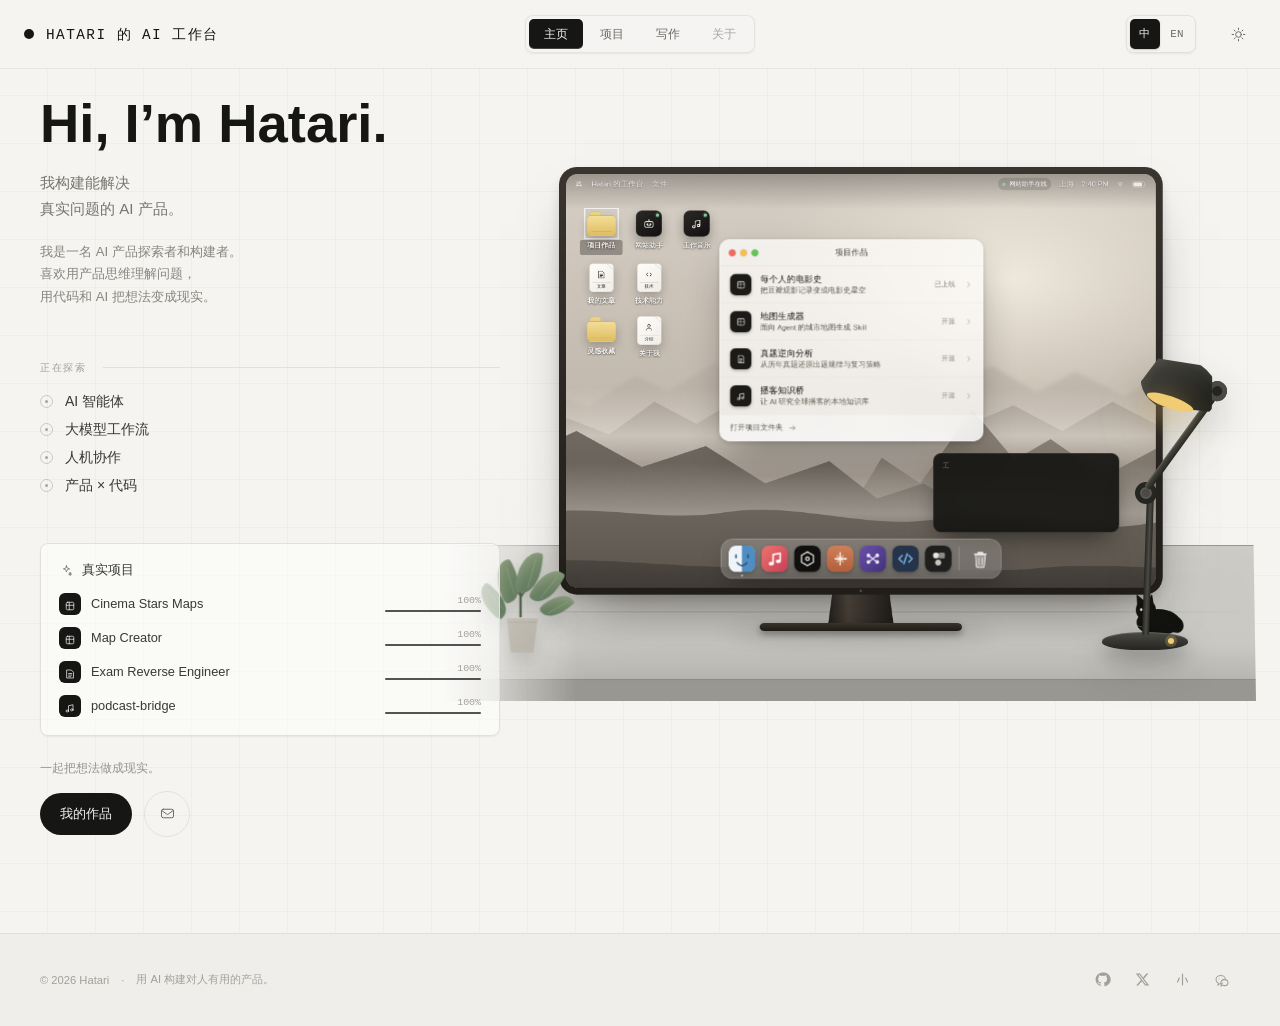
==== index.html @ 9dae8da7 "Update homepage greeting" ====
<!doctype html>
<html lang="zh-CN">
<head>
<meta charset="utf-8">
<meta name="viewport" content="width=device-width, initial-scale=1">
<title>Hatari's AI Workspace — 预览</title>
<link rel="stylesheet" href="shared/site.css">
<script src="shared/site.js"></script>
<script>
document.documentElement.classList.add("js-typing");
try {
  if (window.localStorage.getItem("hatari.theme.v1") === "dark") {
    document.documentElement.classList.add("dark");
  }
} catch (err) {}
if (/[?&]motion=reduce\b/.test(location.search)) {
  document.documentElement.classList.add("reduce-motion");
} else if (!/[?&]motion=system\b/.test(location.search)) {
  document.documentElement.classList.add("force-motion");
}
</script>
<style>
/* ============================================================
   Tokens — 与 Next.js 项目 app/globals.css 一致
   ============================================================ */
:root{
  --paper:#f5f4f1;
  --paper-2:#efeeea;
  --surface:#fdfdfc;
  --ink:#161614;
  --ink-2:#6d6b66;
  --ink-3:#a3a09a;
  --copy-en:#77746f;
  --copy-zh:#88857f;
  --copy-note:#96938d;
  --line:#e2e0da;
  --grid:rgba(22,22,20,.026);
  --scroll-title:0px;
  --scroll-lede:0px;
  --scroll-copy:0px;
  --scroll-detail:0px;
  --scroll-workspace:0px;
  --desk-top:#c9c8c3;
  --desk-edge:#aaa9a4;
  --desk-line:rgba(42,41,37,.16);
  --lamp-body:#252521;
  --lamp-metal:#4b4a44;
  --lamp-light:#f2cc72;
  --lamp-beam:rgba(244,207,126,.17);
  --plant-leaf:#667e61;
  --plant-leaf-2:#8a9a78;
  --plant-pot:#b8b3a8;

  --ff-display:"Arial Nova","Aptos Display","Helvetica Neue",Arial,sans-serif;
  --ff-sans:Aptos,"Segoe UI","PingFang SC","Hiragino Sans GB","Microsoft YaHei",sans-serif;
  --ff-mono:ui-monospace,"SF Mono",SFMono-Regular,Menlo,Consolas,monospace;
}
html{color-scheme:light}
html.dark{
  --paper:#131312; --paper-2:#191917; --surface:#1f1f1c;
  --ink:#ecebe6; --ink-2:#9b9891; --ink-3:#706d67; --line:#2b2a26;
  --copy-en:#aaa7a0; --copy-zh:#9c9992; --copy-note:#85827b;
  --grid:rgba(236,235,230,.025);
  --desk-top:#282925;
  --desk-edge:#181916;
  --desk-line:rgba(255,255,255,.08);
  --lamp-body:#11120f;
  --lamp-metal:#33342f;
  --lamp-light:#5d594d;
  --lamp-beam:rgba(244,207,126,0);
  --plant-leaf:#455747;
  --plant-leaf-2:#65735b;
  --plant-pot:#52534e;
  color-scheme:dark;
}

*,*::before,*::after{box-sizing:border-box}
html,body{margin:0}
body{
  background-color:var(--paper); color:var(--ink);
  background-image:
    linear-gradient(to right,var(--grid) 1px,transparent 1px),
    linear-gradient(to bottom,var(--grid) 1px,transparent 1px);
  background-size:48px 48px;
  background-position:-1px -1px;
  font-family:var(--ff-sans); font-size:16px;
  -webkit-font-smoothing:antialiased; text-rendering:optimizeLegibility;
  transition:background-color .52s cubic-bezier(.22,1,.36,1),color .52s cubic-bezier(.22,1,.36,1);
}
a{color:inherit;text-decoration:none}
button{font:inherit;color:inherit;background:none;border:0;padding:0;cursor:pointer}
ul{list-style:none;margin:0;padding:0}
::selection{background:color-mix(in oklab,var(--ink) 16%,transparent)}
:focus-visible{outline:2px solid color-mix(in oklab,var(--ink) 55%,transparent);outline-offset:2px}
.mono{font-family:var(--ff-mono)}
.shell{max-width:1440px;margin:0 auto}

/* ============================================================
   Header
   ============================================================ */
.hdr{
  position:sticky;top:0;z-index:50;
  border-bottom:1px solid color-mix(in oklab,var(--line) 70%,transparent);
  background:color-mix(in oklab,var(--paper) 80%,transparent);
  backdrop-filter:blur(20px);-webkit-backdrop-filter:blur(20px);
  transition:opacity .58s cubic-bezier(.22,1,.36,1),
             translate .58s cubic-bezier(.22,1,.36,1),background-color .52s,border-color .52s;
}
.hdr-in{height:68px;display:flex;align-items:center;justify-content:space-between;padding:0 24px;position:relative}
.mark{display:flex;align-items:center;gap:12px}
.mark i{width:10px;height:10px;border-radius:99px;background:var(--ink)}
.mark span{font-family:var(--ff-mono);font-size:.9rem;text-transform:uppercase;letter-spacing:.1em}
.hdr-nav{
  position:absolute;left:50%;transform:translateX(-50%);
  display:inline-flex;align-items:center;gap:2px;padding:3px;
  border:1px solid color-mix(in oklab,var(--line) 82%,transparent);border-radius:8px;
  background:color-mix(in oklab,var(--paper) 72%,transparent);
  box-shadow:0 1px 2px color-mix(in oklab,var(--ink) 7%,transparent);
  transition:background-color .25s,border-color .25s,box-shadow .25s;
}
.hdr-nav a,.hdr-nav span{
  position:relative;display:inline-flex;align-items:center;justify-content:center;
  min-width:54px;height:30px;padding:0 12px;border-radius:5px;
  font-size:.78rem;letter-spacing:0;color:var(--ink-2);
  user-select:none;
  -webkit-tap-highlight-color:transparent;
  transition:background-color .2s,color .2s,scale .16s;
}
.hdr-nav a:hover{
  background:color-mix(in oklab,var(--ink) 5%,transparent);color:var(--ink)
}
.hdr-nav a:focus-visible{outline:2px solid color-mix(in oklab,var(--ink) 45%,transparent);outline-offset:2px}
.hdr-nav a:active{scale:.96}
.hdr-nav a[aria-current="page"]{
  background:var(--ink);color:var(--paper);
  box-shadow:inset 0 -1px 0 color-mix(in oklab,var(--paper) 20%,transparent)
}
.hdr-nav span{opacity:.58;cursor:default}
.hdr-right{display:flex;align-items:center;gap:24px;margin-left:auto}
.icon-btn{
  width:36px;height:36px;border-radius:99px;display:grid;place-items:center;
  color:var(--ink-2);-webkit-tap-highlight-color:transparent;
  transition:background-color .25s,color .25s,scale .16s;
}
.icon-btn:hover{background:color-mix(in oklab,var(--ink) 5%,transparent);color:var(--ink)}
.icon-btn:active{scale:.96}
@media (max-width:720px){
  .hdr-in{padding:0 20px}
  .hdr-right{gap:10px}
  .hdr-nav{position:static;transform:none;gap:1px;padding:2px}
  .hdr-nav a,.hdr-nav span{min-width:0;height:28px;padding:0 7px;font-size:.7rem}
}
@media (max-width:460px){.mark span{display:none}}

/* ============================================================
   Split layout
   ============================================================ */
.split{
  position:relative;
  display:grid;grid-template-columns:1fr;gap:56px;
  padding:32px 24px 80px;align-items:center;
}
.split>*{min-width:0}
@media (min-width:1024px){
  .split{
    --scene-bridge:clamp(90px,7.2vw,132px);
    --scene-feather:clamp(132px,10vw,184px);
    grid-template-columns:minmax(0,42fr) minmax(0,58fr);
    gap:0;
    padding:28px clamp(52px,4.5vw,72px) 96px 40px;
    align-items:start;
  }
  .intro-column{position:relative;z-index:7}
}

/* ---------------- left column ---------------- */
.intro-column{
  transition:opacity .62s cubic-bezier(.22,1,.36,1),translate .62s cubic-bezier(.22,1,.36,1);
}
.intro{max-width:460px}
.identity-group,.capability-group,.action-group{min-width:0}
.capability-group{margin-top:52px}
.action-group{margin-top:48px}
.intro h1{
  margin:0;font-family:var(--ff-display);
  font-size:2.72rem;font-weight:650;
  line-height:.98;letter-spacing:0;white-space:nowrap;
  transform:translate3d(0,var(--scroll-title),0);
}
.typed > .title-perch{display:inline-block;opacity:1}
@media (min-width:1024px){.intro h1{font-size:3.4rem}}
@media (min-width:1440px){.intro h1{font-size:4rem}}
@media (max-width:460px){.intro h1{font-size:2.4rem}}
@media (max-width:360px){.intro h1{font-size:2rem}}
.lede{
  width:max-content;max-width:100%;margin:20px 0 0;font-family:var(--ff-sans);
  font-size:.94rem;font-weight:420;line-height:1.68;letter-spacing:0;white-space:nowrap;
  color:var(--copy-en);
  transform:translate3d(0,var(--scroll-lede),0);
}
.intro-zh{
  margin:20px 0 0;font-size:.82rem;line-height:1.72;
  color:var(--copy-zh);
  transform:translate3d(0,var(--scroll-copy),0);
}

/* ---------- cinematic typewriter ----------
   Characters are laid out in full from the first frame and revealed by
   opacity, never by growing a string — the hero box therefore never reflows
   while typing, which is the whole difference between "premium" and "janky".
   `visibility` keeps the block hidden until the split is done, and the
   scripting: none / reduced-motion rules make sure the text is simply there
   when the animation can't or shouldn't run. */
.js-typing .typed{visibility:hidden}
.typed{position:relative}
.typed > span{opacity:0;transition:opacity .09s ease-out}
.typed > span.on{opacity:1}

.hero-caret{
  position:absolute;left:0;top:0;width:2px;border-radius:1px;
  background:var(--ink);opacity:0;pointer-events:none;
  transition:left .07s linear,opacity .45s ease;
}
.hero-caret.show{opacity:1}
/* Real carets blink hard and stop while you type. A soft ease-in-out blink,
   held solid during typing, is the calmer reading. */
.hero-caret.blink{animation:caretSoft 1.15s ease-in-out infinite}
.hero-caret.fade{opacity:0;transition:opacity .9s cubic-bezier(.22,1,.36,1)}
@keyframes caretSoft{0%,100%{opacity:1}50%{opacity:.12}}

.js-typing .stage{opacity:0;translate:0 12px}
.stage{transition:opacity .75s cubic-bezier(.16,1,.3,1),translate .75s cubic-bezier(.16,1,.3,1)}
.stage.in{opacity:1;translate:0 0}
.stage-explore,.stage-progress{transform:translate3d(0,var(--scroll-detail),0)}

.ui-stage{
  transition:opacity 1s cubic-bezier(.16,1,.3,1),
             translate 1s cubic-bezier(.16,1,.3,1),
             filter 1.1s cubic-bezier(.16,1,.3,1);
}
.js-typing .ui-stage{opacity:0;filter:blur(6px)}
.js-typing .ui-stage-header{translate:0 -8px}
.js-typing .ui-stage-workspace{translate:0 10px}
.ui-stage-workspace{transform:translate3d(0,var(--scroll-workspace),0)}
.ui-stage.in{opacity:1;translate:0 0;filter:blur(0)}

@media (scripting: none){
  .typed{visibility:visible!important}
  .typed > span{opacity:1!important}
  .hero-caret{display:none}
  .stage{opacity:1!important;translate:0 0!important}
  .ui-stage{opacity:1!important;translate:0 0!important;filter:none!important}
}
@media (prefers-reduced-motion:reduce){
  html:not(.force-motion) .hero-caret,
  html:not(.force-motion) .term-body .caret{display:none}
}
html.reduce-motion .hero-caret,
html.reduce-motion .term-body .caret{display:none}

.rule-head{display:flex;align-items:center;gap:16px;margin-top:0}
.rule-head h2{
  margin:0;font-family:var(--ff-mono);font-size:.65rem;font-weight:400;
  text-transform:uppercase;letter-spacing:.16em;color:var(--ink-3);
}
.rule-head i{flex:1;height:1px;background:var(--line)}

.explore{margin-top:18px;display:flex;flex-direction:column;gap:10px}
.explore li{display:flex;align-items:center;gap:12px;font-size:.875rem;letter-spacing:0;color:color-mix(in oklab,var(--ink) 85%,transparent)}
.explore b{
  width:13px;height:13px;border-radius:99px;display:grid;place-items:center;
  border:1px solid color-mix(in oklab,var(--ink) 18%,transparent);
}
.explore b::after{content:"";width:3.5px;height:3.5px;border-radius:99px;background:color-mix(in oklab,var(--ink) 35%,transparent)}

.build{
  margin-top:0;padding:18px;border-radius:8px;
  border:1px solid var(--line);
  background:color-mix(in oklab,var(--surface) 60%,transparent);
  box-shadow:0 1px 2px color-mix(in oklab,var(--ink) 6%,transparent);
}
.build-hd{display:flex;align-items:center;gap:8px}
.build-hd h2{margin:0;font-size:.8rem;font-weight:500;letter-spacing:0;color:color-mix(in oklab,var(--ink) 85%,transparent)}
.build ul{margin-top:14px;display:flex;flex-direction:column;gap:12px}
.build li{display:flex;align-items:center;gap:10px}
.sq{
  width:22px;height:22px;flex:0 0 auto;border-radius:6px;display:grid;place-items:center;
  background:var(--ink);color:rgba(255,255,255,.9);
}
.build .nm{flex:1;min-width:0;font-size:.8rem;letter-spacing:0;overflow:hidden;text-overflow:ellipsis;white-space:nowrap;color:color-mix(in oklab,var(--ink) 85%,transparent)}
.meter{width:96px;flex:0 0 auto}
.meter em{display:block;text-align:right;font-family:var(--ff-mono);font-size:.62rem;font-style:normal;font-variant-numeric:tabular-nums;color:var(--ink-3);margin-bottom:4px}
.meter span{display:block;height:2px;border-radius:99px;background:color-mix(in oklab,var(--ink) 10%,transparent)}
.meter span i{display:block;height:100%;width:0;border-radius:99px;background:color-mix(in oklab,var(--ink) 70%,transparent);transition:width 1.1s cubic-bezier(.16,1,.3,1) .35s}
@media (max-width:360px){
  .build{padding:16px}
  .build li{gap:8px}
  .build .nm{font-size:.74rem}
  .meter{width:68px}
}

.sig{margin:24px 0 0;font-family:var(--ff-sans);font-size:.76rem;letter-spacing:0;color:var(--copy-note)}
.cta{margin-top:14px;display:flex;align-items:center;gap:12px}
.btn{
  display:inline-flex;align-items:center;gap:8px;
  padding:12px 20px;border-radius:99px;background:var(--ink);color:var(--paper);
  font-size:.82rem;font-weight:500;letter-spacing:0;
  -webkit-tap-highlight-color:transparent;
  transition:transform .3s,background-color .25s,scale .16s;
}
.btn:hover{transform:translateY(-2px)}
.btn:active{scale:.96}
.btn svg{transition:transform .3s}
.btn:hover svg{transform:translate(2px,-2px)}
.btn-o{
  width:46px;height:46px;border-radius:99px;display:grid;place-items:center;
  border:1px solid var(--line);color:var(--ink-2);-webkit-tap-highlight-color:transparent;
  transition:border-color .3s,color .3s,background-color .25s,scale .16s;
}
.btn-o:hover{border-color:color-mix(in oklab,var(--ink) 30%,transparent);color:var(--ink)}
.btn-o:active{scale:.96}

/* ============================================================
   The machine — laid out at a fixed 960x680, then scaled to fit
   ============================================================ */
.slot{
  position:relative;width:calc(100% + 48px);min-width:0;margin-inline:-24px;overflow:hidden;
}
@media (min-width:1024px){
  .slot{z-index:1;width:100%;margin-inline:0;overflow:visible;isolation:isolate}
}

@media (max-width:1023px){
  .capability-group{margin-top:44px}
  .action-group{margin-top:40px}
}

/* The physical scene stays deliberately sparse: one desk plane, one lamp,
   and the monitor. It frames the operating system without becoming a room. */
.workbench-atmosphere{
  position:absolute;inset:0;z-index:0;pointer-events:none;
  background:linear-gradient(to bottom,transparent 0 58%,color-mix(in oklab,var(--paper-2) 34%,transparent) 100%);
  transition:opacity .7s cubic-bezier(.22,1,.36,1);
}
.workbench-atmosphere::before{
  content:"";position:absolute;left:7%;right:4%;bottom:17%;height:34%;
  background:linear-gradient(112deg,transparent 0 48%,var(--lamp-beam) 63%,transparent 83%);
  opacity:.72;filter:blur(12px);
  transition:opacity .52s ease,background .52s ease;
}
.desk-surface{
  position:absolute;left:-5%;right:-5%;bottom:0;z-index:1;height:26%;
  background:linear-gradient(to bottom,color-mix(in oklab,var(--desk-top) 97%,white 3%),var(--desk-top) 64%,var(--desk-edge));
  border-top:1px solid var(--desk-line);
  box-shadow:inset 0 16px 34px rgba(255,255,255,.05),0 -26px 60px -44px rgba(26,25,22,.3);
  transform:perspective(900px) rotateX(2deg);transform-origin:center bottom;
  transition:opacity .64s cubic-bezier(.22,1,.36,1),translate .64s cubic-bezier(.22,1,.36,1),
             background .52s,border-color .52s;
}
.desk-surface::before{
  content:"";position:absolute;left:0;right:0;top:42%;height:1px;
  background:linear-gradient(to right,transparent,var(--desk-line) 18% 82%,transparent);
}
.desk-surface::after{
  content:"";position:absolute;left:0;right:0;bottom:0;height:14%;
  background:color-mix(in oklab,var(--desk-edge) 92%,black 8%);
  border-top:1px solid color-mix(in oklab,var(--desk-line) 75%,transparent);
}

.desk-plant{
  --desk-object-x:0px;
  position:absolute;left:-.6%;bottom:8%;z-index:5;width:92px;height:142px;
  padding:0;touch-action:none;cursor:grab;
  scale:.78;transform:translate3d(var(--desk-object-x),0,0);transform-origin:left bottom;
  filter:drop-shadow(0 13px 12px rgba(31,31,27,.16));
  transition:opacity .64s cubic-bezier(.22,1,.36,1),translate .64s cubic-bezier(.22,1,.36,1),
             filter .52s ease,scale .3s cubic-bezier(.16,1,.3,1),transform .18s cubic-bezier(.16,1,.3,1);
}
.desk-plant:hover,.desk-plant:focus-visible{scale:.84}
.desk-plant:focus-visible{outline:2px solid color-mix(in oklab,var(--ink) 38%,transparent);outline-offset:3px;border-radius:8px}
.desk-plant.dragging{cursor:grabbing;scale:.84;transition:opacity .64s,translate .64s,filter .52s,scale .2s}
.plant-stem{
  position:absolute;left:44px;bottom:42px;width:3px;height:67px;border-radius:3px;
  background:color-mix(in oklab,var(--plant-leaf) 82%,black 18%);
  transform-origin:bottom;
}
.plant-stem::before,.plant-stem::after{
  content:"";position:absolute;left:1px;bottom:30px;width:2px;height:40px;border-radius:2px;
  background:inherit;transform-origin:bottom;
}
.plant-stem::before{transform:rotate(-32deg)}
.plant-stem::after{transform:rotate(34deg)}
.plant-leaf{
  position:absolute;bottom:57px;width:29px;height:52px;
  border-radius:78% 12% 72% 16%;
  background:linear-gradient(145deg,var(--plant-leaf-2),var(--plant-leaf) 72%);
  box-shadow:inset 5px 3px 8px rgba(255,255,255,.08);
  transform-origin:50% 100%;
}
.plant-leaf::after{
  content:"";position:absolute;left:50%;top:8px;bottom:7px;width:1px;
  background:rgba(245,244,236,.2);transform:rotate(8deg);transform-origin:bottom;
}
.plant-leaf.l1{left:13px;bottom:51px;transform:rotate(-48deg) scale(.88)}
.plant-leaf.l2{left:25px;bottom:68px;transform:rotate(-24deg)}
.plant-leaf.l3{left:38px;bottom:76px;transform:rotate(8deg) scale(1.04)}
.plant-leaf.l4{left:52px;bottom:65px;transform:rotate(31deg) scale(.94)}
.plant-leaf.l5{left:61px;bottom:48px;transform:rotate(52deg) scale(.8)}
.plant-pot{
  position:absolute;left:25px;bottom:0;width:45px;height:46px;
  clip-path:polygon(5% 0,95% 0,82% 100%,18% 100%);
  background:linear-gradient(120deg,color-mix(in oklab,var(--plant-pot) 84%,white 16%),var(--plant-pot));
  border-top:1px solid rgba(255,255,255,.38);
  box-shadow:inset 5px 0 9px rgba(255,255,255,.08),0 8px 12px rgba(26,26,23,.16);
}
.plant-pot::before{
  content:"";position:absolute;left:4px;right:4px;top:5px;height:1px;
  background:rgba(61,60,55,.13);
}
html.dark .desk-plant{filter:brightness(.72) drop-shadow(0 10px 10px rgba(0,0,0,.2))}

@media (min-width:1024px){
  .workbench-atmosphere{
    left:calc(-1 * var(--scene-bridge));
    -webkit-mask-image:linear-gradient(to right,transparent 0,#000 var(--scene-feather),#000 100%);
    mask-image:linear-gradient(to right,transparent 0,#000 var(--scene-feather),#000 100%);
  }
  .desk-surface{
    left:calc(-1 * var(--scene-bridge));
    -webkit-mask-image:linear-gradient(to right,transparent 0,#000 var(--scene-feather),#000 100%);
    mask-image:linear-gradient(to right,transparent 0,#000 var(--scene-feather),#000 100%);
  }
  .desk-plant{left:clamp(-78px,-4vw,-52px)}
}

.desk-lamp{
  --desk-object-x:0px;
  position:absolute;right:calc(1.2% + 26px);bottom:8.5%;z-index:5;width:86px;height:18px;
  color:var(--lamp-body);transform:translate3d(var(--desk-object-x),0,0);transform-origin:50% 100%;
  filter:drop-shadow(0 16px 18px rgba(30,29,25,.18));touch-action:none;cursor:grab;
  transition:opacity .64s cubic-bezier(.22,1,.36,1),translate .64s cubic-bezier(.22,1,.36,1),
             filter .52s ease,color .52s ease,transform .18s cubic-bezier(.16,1,.3,1);
}
.desk-lamp.dragging{cursor:grabbing;transition:opacity .64s,translate .64s,filter .52s,color .52s}
.desk-lamp:hover{filter:drop-shadow(0 18px 20px rgba(30,29,25,.24))}
.desk-lamp:focus-visible{outline:none}
.desk-lamp:focus-visible .lamp-base{
  box-shadow:0 0 0 3px color-mix(in oklab,var(--ink) 24%,transparent),0 9px 18px rgba(28,27,24,.24);
}
.lamp-base{
  position:absolute;left:0;bottom:0;width:86px;height:18px;border-radius:50% 50% 42% 42%;
  background:linear-gradient(to bottom,var(--lamp-metal),var(--lamp-body));
  box-shadow:0 9px 18px rgba(28,27,24,.24),inset 0 1px rgba(255,255,255,.14);
  transition:background .52s,box-shadow .52s;
}
.lamp-base::after{
  content:"";position:absolute;right:14px;top:6px;width:6px;height:6px;border-radius:50%;
  background:var(--lamp-light);box-shadow:0 0 0 3px color-mix(in oklab,var(--lamp-light) 22%,transparent);
  transition:background .52s,box-shadow .52s;
}
.lamp-post{
  position:absolute;left:40px;bottom:14px;width:7px;height:142px;border-radius:4px;
  background:linear-gradient(to right,var(--lamp-body),var(--lamp-metal) 54%,var(--lamp-body));
  transform:rotate(2deg);transform-origin:bottom;
}
.lamp-joint{
  position:absolute;left:33px;bottom:146px;width:22px;height:22px;border:5px solid var(--lamp-body);
  border-radius:50%;background:var(--lamp-metal);box-shadow:inset 0 0 0 2px rgba(255,255,255,.08);
}
.lamp-arm{
  position:absolute;left:45px;bottom:158px;width:122px;height:7px;border-radius:5px;
  background:linear-gradient(to bottom,var(--lamp-metal),var(--lamp-body));
  transform:rotate(-54deg);transform-origin:left center;box-shadow:inset 0 1px rgba(255,255,255,.12);
}
.lamp-arm::after{
  content:"";position:absolute;right:-8px;top:-7px;width:20px;height:20px;border-radius:50%;
  background:var(--lamp-body);box-shadow:inset 0 0 0 5px var(--lamp-metal);
}
.lamp-head{
  position:absolute;left:38px;bottom:233px;width:78px;height:56px;
  transform:rotate(19deg);transform-origin:64% 50%;
}
.lamp-shade{
  position:absolute;inset:0;border-radius:42% 52% 38% 46%;
  background:linear-gradient(135deg,var(--lamp-metal),var(--lamp-body) 72%);
  clip-path:polygon(13% 17%,82% 0,100% 76%,24% 100%,0 72%);
  box-shadow:inset 6px 5px 10px rgba(255,255,255,.07);
}
.lamp-bulb{
  position:absolute;left:11px;bottom:3px;width:49px;height:12px;border-radius:50%;
  background:var(--lamp-light);
  box-shadow:0 8px 24px color-mix(in oklab,var(--lamp-light) 66%,transparent),
             0 20px 54px color-mix(in oklab,var(--lamp-light) 34%,transparent);
  transition:background .52s,box-shadow .52s,opacity .52s;
}
html.dark .lamp-bulb{opacity:.28;box-shadow:none}
html.dark .desk-lamp{filter:drop-shadow(0 10px 14px rgba(0,0,0,.18))}

/* 整机始终保持完整构图；悬停只做轻微、居中的靠近反馈。 */
.scaler{
  position:absolute;left:0;top:0;z-index:3;width:960px;height:738px;transform-origin:top left;
  transition:transform .52s cubic-bezier(.16,1,.3,1);will-change:transform;
}
.machine{
  position:relative;width:960px;height:738px;
}
.ui-stage-workspace.in .machine{animation:enter .9s cubic-bezier(.16,1,.3,1) both}
@keyframes enter{from{opacity:0;translate:64px 0;scale:.985}to{opacity:1;translate:0 0;scale:1}}
.bezel{
  position:relative;height:680px;padding:11px;border-radius:28px;
  background:linear-gradient(to bottom,#3a352f,#2b2723 55%,#211e1a);
  box-shadow:0 50px 90px -40px rgba(30,26,22,.55),0 10px 30px -12px rgba(30,26,22,.3);
  transition:border-radius .34s ease,padding .34s ease,background .34s ease,box-shadow .34s ease;
}
.bezel::after{
  content:"";position:absolute;left:50%;bottom:4px;width:4px;height:4px;border-radius:50%;
  translate:-50% 0;background:rgba(235,232,223,.24);
  transition:background .3s ease,box-shadow .3s ease;
}
.slot.zoom .bezel::after{background:#95c99c;box-shadow:0 0 0 3px rgba(149,201,156,.12)}
.screen{
  --reflection-x:74%;--reflection-y:16%;
  position:relative;height:100%;border-radius:19px;overflow:hidden;background:#a89f95;
  transition:border-radius .34s ease,filter .3s ease;
}
.screen::after{
  content:"";position:absolute;inset:0;z-index:60;pointer-events:none;
  background:radial-gradient(circle at var(--reflection-x) var(--reflection-y),rgba(255,255,255,.13),transparent 24%);
  opacity:0;mix-blend-mode:screen;transition:opacity .42s ease;
}
.slot.zoom .screen::after{opacity:.62}
.slot:not(.workspace-host) .screen{cursor:zoom-in}
.stand{position:absolute;left:0;right:0;top:680px;height:58px}
.neck{
  position:absolute;left:50%;translate:-50% 0;top:0;width:104px;height:47px;
  background:linear-gradient(to right,#221e1a,#453e36 30%,#332d27 64%,#1e1b17);
  clip-path:polygon(6% 0,94% 0,100% 100%,0 100%);
}
.foot{
  position:absolute;left:50%;translate:-50% 0;top:45px;width:322px;height:13px;
  border-radius:8px/7px;background:linear-gradient(to bottom,#3d372f,#211e1a);
  box-shadow:0 5px 12px rgba(28,24,20,.4);
}
.contact{
  position:absolute;left:50%;translate:-50% 0;bottom:-16px;width:420px;height:26px;
  border-radius:50%;background:rgba(0,0,0,.14);filter:blur(18px);transition:opacity .5s ease;
}

/* ============================================================
   Hatari's cat — one actor, two stages, real occlusion
   ------------------------------------------------------------
   #cat-stage-scene lives INSIDE .slot, so its z-index interleaves
   with the scene layers (desk 1 / monitor 3 / plant + lamp 5).
   #cat-stage-ui lives outside .slot, for the two UI landings
   (title, button) that .slot's overflow:hidden would clip.
   The cat element is handed between the two stages while it moves.
   ============================================================ */
.cat-stage{
  position:absolute;inset:0;pointer-events:none;
  transition:opacity .4s ease;
}
#cat-stage-ui{z-index:6}
#cat-stage-scene[data-depth="back"]{z-index:2}   /* behind the monitor */
#cat-stage-scene[data-depth="mid"]{z-index:4}    /* past the monitor, behind the props */
#cat-stage-scene[data-depth="front"]{z-index:6}  /* in front of everything on the desk */

.hatari-cat{
  --cat-eye:#efe9d2;
  --cat-foot:5px;            /* paw line, measured up from the box bottom, per pose */
  --cat-shadow:0;
  position:absolute;left:0;top:0;width:80px;height:74px;
  margin:0;padding:0;border:0;background:none;-webkit-appearance:none;appearance:none;
  color:#12120f;opacity:0;overflow:visible;
  pointer-events:none;cursor:default;
  transform-origin:50% 100%;will-change:transform,opacity;
  transition:filter .35s ease;
}
.hero-ready .hatari-cat{opacity:1}
.hatari-cat[data-pettable="true"]{pointer-events:auto;cursor:pointer}
.hatari-cat[data-pettable="true"]:hover{filter:drop-shadow(0 6px 6px rgba(28,27,23,.18))}
.hatari-cat:focus-visible{
  outline:2px solid color-mix(in oklab,var(--ink) 44%,transparent);
  outline-offset:3px;border-radius:14px;
}

/* Pose determines where the paws are, so the shadow and the landing
   maths both read the same number. */
.hatari-cat[data-pose="sit"]{--cat-foot:5px}
.hatari-cat[data-pose="walk"]{--cat-foot:7.5px}
.hatari-cat[data-pose="loaf"]{--cat-foot:6px}
.hatari-cat[data-pose="stretch"]{--cat-foot:3.5px}
.hatari-cat[data-pose="peek"]{--cat-foot:2.5px}

/* Contact shadow: what actually glues the cat to a surface. */
.cat-shadow{
  position:absolute;left:50%;bottom:calc(var(--cat-foot) - 4px);
  width:54px;height:8px;margin-left:-27px;border-radius:50%;
  background:rgba(24,23,20,.42);filter:blur(3px);
  opacity:var(--cat-shadow);transition:opacity .45s ease;pointer-events:none;
}
html.dark .cat-shadow{background:rgba(0,0,0,.55)}

.hatari-cat-svg{position:relative;display:block;width:80px;height:74px;overflow:visible}
.cat-pose{display:none}
.hatari-cat[data-pose="sit"] [data-cat-pose="sit"],
.hatari-cat[data-pose="walk"] [data-cat-pose="walk"],
.hatari-cat[data-pose="loaf"] [data-cat-pose="loaf"],
.hatari-cat[data-pose="stretch"] [data-cat-pose="stretch"],
.hatari-cat[data-pose="peek"] [data-cat-pose="peek"]{display:block}
.cat-shape{fill:currentColor}
.cat-line{
  fill:none;stroke:currentColor;stroke-width:7;stroke-linecap:round;stroke-linejoin:round;
}
/* Whiskers stay a fixed warm white: the body is near-black in both themes,
   so mixing against a theme token would make them vanish in the dark. */
.cat-detail{
  fill:none;stroke:rgba(255,253,246,.62);
  stroke-width:1.1;stroke-linecap:round;opacity:.5;
}
.cat-shape,.cat-line,.cat-detail{
  transition:opacity .42s cubic-bezier(.22,1,.36,1);
}
.cat-eye{
  fill:var(--cat-eye);transform-box:fill-box;transform-origin:center;
  transition:transform .08s ease,fill .45s ease,filter .45s ease,opacity .32s ease;
}
.cat-ear,.cat-tail,.cat-leg{
  transform-box:fill-box;transform-origin:center bottom;
}
.cat-tail{animation:catTail 3.8s ease-in-out infinite}
.hatari-cat[data-pose="walk"] .cat-leg-a{animation:catStepA .38s steps(2,end) infinite}
.hatari-cat[data-pose="walk"] .cat-leg-b{animation:catStepB .38s steps(2,end) infinite}
.hatari-cat.blink .cat-eye{transform:scaleY(.08)}
.hatari-cat.ear-twitch .cat-ear-l{animation:catEarL .44s ease-in-out 1}
.hatari-cat.ear-twitch .cat-ear-r{animation:catEarR .44s ease-in-out 1}
.hatari-cat.petted .cat-tail{animation-duration:.46s}
.hatari-cat.petted .cat-ear-l{animation:catEarL .34s ease-in-out 2}
.hatari-cat.petted .cat-ear-r{animation:catEarR .34s ease-in-out 2 .08s}

/* Lamp off: the black cat disappears into the room; only its eyes remain. */
html.dark .hatari-cat{--cat-eye:#f5ce70;color:#090907}
html.dark .hatari-cat-svg{filter:none}
html.dark .hatari-cat .cat-shape,
html.dark .hatari-cat .cat-line,
html.dark .hatari-cat .cat-detail{opacity:0}
html.dark .hatari-cat .cat-eye{
  opacity:1;
  stroke:rgba(255,228,157,.9);stroke-width:.65;vector-effect:non-scaling-stroke;
  filter:drop-shadow(0 0 1px rgba(245,206,112,.95))
         drop-shadow(0 0 3px rgba(245,206,112,.52));
}
html.dark .cat-shadow{opacity:0}

@keyframes catTail{
  0%,100%{transform:rotate(-2deg)}
  50%{transform:rotate(7deg)}
}
@keyframes catStepA{
  0%,49%{transform:translateY(0) rotate(0)}
  50%,100%{transform:translateY(-2px) rotate(8deg)}
}
@keyframes catStepB{
  0%,49%{transform:translateY(-2px) rotate(-8deg)}
  50%,100%{transform:translateY(0) rotate(0)}
}
@keyframes catEarL{0%,100%{transform:rotate(0)}45%{transform:rotate(-12deg)}68%{transform:rotate(5deg)}}
@keyframes catEarR{0%,100%{transform:rotate(0)}42%{transform:rotate(11deg)}70%{transform:rotate(-4deg)}}
body.workspace-entering .cat-stage,
body.workspace-live .cat-stage,
body.workspace-exiting .cat-stage{opacity:0;pointer-events:none}

@media (max-width:720px){
  .hatari-cat{pointer-events:none!important;cursor:default!important}
  .hatari-cat .cat-tail,
  .hatari-cat .cat-ear,
  .hatari-cat .cat-leg{animation:none!important}
}
@media (prefers-reduced-motion:reduce){
  html:not(.force-motion) .hatari-cat{pointer-events:none!important;cursor:default!important}
  html:not(.force-motion) .cat-tail,
  html:not(.force-motion) .cat-ear,
  html:not(.force-motion) .cat-leg{animation:none!important}
}
html.reduce-motion .hatari-cat{pointer-events:none!important;cursor:default!important}
html.reduce-motion .cat-tail,
html.reduce-motion .cat-ear,
html.reduce-motion .cat-leg{animation:none!important}

/* Spatial workspace portal. The same desktop DOM moves here, so every open
   window and conversation survives the camera transition. */
.workspace-portal{
  position:fixed;inset:0;z-index:100;visibility:hidden;overflow:hidden;pointer-events:none;
  contain:strict;isolation:isolate;
}
.workspace-portal.active{visibility:visible}
.workspace-portal::before{
  content:"";position:absolute;inset:0;background:var(--paper);opacity:0;
  transition:opacity .72s cubic-bezier(.22,1,.36,1),background-color .52s;
}
body.workspace-entering .workspace-portal::before,
body.workspace-live .workspace-portal::before{opacity:1}
body.workspace-live .workspace-portal{pointer-events:auto}
body.workspace-live .workspace-portal .scaler{
  position:absolute;inset:0;width:100%;height:100%;transform:none!important;transition:none;
}
body.workspace-live .workspace-portal .machine{width:100%;height:100%}
body.workspace-live .workspace-portal .bezel{
  position:absolute;inset:0;height:auto;padding:0;border-radius:0;background:transparent;box-shadow:none;
}
body.workspace-live .workspace-portal .bezel::after,
body.workspace-live .workspace-portal .stand,
body.workspace-live .workspace-portal .contact{opacity:0;pointer-events:none}
body.workspace-live .workspace-portal .screen{width:100%;height:100%;border-radius:0;cursor:default}
body.workspace-live .workspace-portal.settling .screen{animation:workspaceSettle .24s cubic-bezier(.22,1,.36,1)}
@keyframes workspaceSettle{
  from{opacity:.92;scale:1.004}
  to{opacity:1;scale:1}
}

.workspace-nav{
  position:fixed;left:0;right:0;top:0;z-index:160;height:42px;
  display:flex;align-items:center;justify-content:space-between;padding:0 18px;
  color:rgba(255,255,255,.88);
  border-bottom:1px solid rgba(255,255,255,.12);
  background:rgba(30,28,25,.48);
  box-shadow:0 8px 28px rgba(26,23,20,.08);
  backdrop-filter:blur(18px) saturate(1.12);-webkit-backdrop-filter:blur(18px) saturate(1.12);
  opacity:0;translate:0 -7px;pointer-events:none;
  transition:opacity .32s ease,translate .42s cubic-bezier(.16,1,.3,1);
}
.workspace-nav[hidden]{display:none}
.workspace-nav-id{
  display:flex;align-items:center;gap:9px;
  font-family:var(--ff-mono);font-size:.64rem;letter-spacing:.14em;text-transform:uppercase;
  color:rgba(255,255,255,.7);
}
.workspace-nav-id i{
  width:7px;height:7px;border-radius:50%;background:#f1eee7;
  box-shadow:0 0 0 3px rgba(255,255,255,.08);
}
.workspace-nav-links{display:flex;align-items:center;gap:26px;height:100%}
.workspace-nav-links a,.workspace-nav-links button{
  position:relative;display:inline-flex;align-items:center;height:100%;
  font-size:.74rem;letter-spacing:.01em;color:rgba(255,255,255,.68);
  transition:color .22s ease;
}
.workspace-nav-links a:hover,.workspace-nav-links button:hover,
.workspace-nav-links a:focus-visible,.workspace-nav-links button:focus-visible{color:#fff}
.workspace-nav-links [aria-current="page"]{color:#fff}
.workspace-nav-links [aria-current="page"]::after{
  content:"";position:absolute;left:50%;bottom:6px;width:3px;height:3px;border-radius:50%;
  background:currentColor;translate:-50% 0;
}
body.workspace-entering .workspace-nav,
body.workspace-live .workspace-nav{opacity:1;translate:0 0;pointer-events:auto}
.workspace-exit{display:none}

body.workspace-entering .hdr,
body.workspace-live .hdr{opacity:0;translate:0 -10px;pointer-events:none}
body.workspace-entering .intro-column,
body.workspace-live .intro-column{opacity:0;translate:-24px 0;pointer-events:none}
body.workspace-entering .workbench-atmosphere,
body.workspace-live .workbench-atmosphere{opacity:0}
body.workspace-entering .desk-surface,
body.workspace-live .desk-surface{opacity:0;translate:0 28px}
body.workspace-entering .desk-plant,
body.workspace-live .desk-plant{opacity:0;translate:-18px 8px}
body.workspace-entering .desk-lamp,
body.workspace-live .desk-lamp{opacity:0;translate:24px 8px}
body.workspace-entering .mlist,
body.workspace-live .mlist,
body.workspace-entering .ftr,
body.workspace-live .ftr{opacity:0;pointer-events:none}

body.workspace-live{overflow:hidden}
body.workspace-live .termwrap{left:auto;right:42px;top:auto;bottom:92px}
body.workspace-live .winwrap{max-width:calc(100vw - 32px)}

@media (max-width:920px){
  .desk-lamp{right:18px;scale:.86}
}
@media (max-width:720px){
  .desk-lamp,.desk-plant{display:none}
  .desk-surface{height:22%}
  .workbench-atmosphere::before{display:none}
  .workspace-nav{padding:0 14px}
  .workspace-nav-id span{display:none}
  .workspace-nav-links{gap:17px}
  .workspace-nav-links a,.workspace-nav-links button{font-size:.7rem}
  body.workspace-live .termwrap{display:none}
  body.workspace-live .mbar-r .dim{display:none}
  body.workspace-live .mbar-l{gap:8px}
  body.workspace-live .winwrap:not(.maximized){
    left:12px!important;top:96px!important;width:calc(100vw - 24px)!important;
    max-width:none;
  }
  body.workspace-live .support-chat{height:min(470px,calc(100vh - 170px))}
  body.workspace-live .dock{gap:5px;padding:8px 9px;border-radius:17px}
  body.workspace-live .dapp{width:34px;height:34px}
  body.workspace-live .dsep{height:29px;margin:0 1px}
  body.workspace-live .music-app{grid-template-columns:116px minmax(0,1fr)}
  body.workspace-live .music-player{padding:18px 14px 14px}
  body.workspace-live .music-cover{width:112px}
}
/* parallax layers */
.plx{transition:translate .65s cubic-bezier(.22,1,.36,1)}
.wall{position:absolute;inset:-3.5%}
.wall svg{width:100%;height:100%;display:block}
.scrim{position:absolute;inset:0 0 auto;height:56px;background:linear-gradient(to bottom,rgba(0,0,0,.28),transparent)}

/* menu bar */
.mbar{
  position:relative;z-index:20;height:32px;padding:0 14px;
  display:flex;align-items:center;justify-content:space-between;
  font-size:11.5px;color:rgba(255,255,255,.85);text-shadow:0 1px 2px rgba(0,0,0,.35);
}
.mbar-l,.mbar-r{display:flex;align-items:center;gap:14px}
.mbar-r{gap:12px}
.mbar b{font-weight:500;letter-spacing:0}
.mbar .dim{opacity:.72}
#clock{font-variant-numeric:tabular-nums}

/* desktop files */
.icons{position:absolute;inset:38px 0 82px;z-index:10;pointer-events:none}
.di{
  position:absolute;width:68px;min-height:75px;
  display:flex;flex-direction:column;align-items:center;gap:5px;
  padding:5px 3px;border:1px solid transparent;border-radius:6px;
  background:transparent;color:#fff;pointer-events:auto;touch-action:none;user-select:none;
  transition:translate .28s cubic-bezier(.16,1,.3,1),filter .28s ease,background .2s ease,border-color .2s ease;
}
@keyframes diIn{from{opacity:0;translate:-10px 0}to{opacity:1;translate:0 0}}
.di:hover,.di:focus-visible{
  translate:0 -2px;z-index:20;outline:none;
  border-color:rgba(255,255,255,.24);background:rgba(255,255,255,.13);
}
.di.dragging{translate:0 0;filter:drop-shadow(0 12px 12px rgba(28,24,20,.22));cursor:grabbing;z-index:40}
.di .art{
  position:relative;display:grid;place-items:center;flex:0 0 auto;
  transition:transform .3s cubic-bezier(.16,1,.3,1),box-shadow .25s ease;
}
.di:hover .art,.di:focus-visible .art{transform:translateY(-1px)}

.di.folder .art{width:47px;height:42px}
.di.folder .tab{
  position:absolute;left:5px;top:1px;width:18px;height:12px;
  border:1px solid rgba(122,91,33,.17);border-bottom:0;border-radius:5px 5px 0 0;
  background:#efd789;
}
.di.folder .body{
  position:absolute;left:0;right:0;top:8px;bottom:1px;border-radius:7px;
  border:1px solid rgba(122,91,33,.16);
  background:linear-gradient(to bottom,#f3de97,#dfbd62);
  box-shadow:0 7px 15px rgba(40,34,26,.27);
  transform-origin:bottom;transition:transform .32s cubic-bezier(.16,1,.3,1);
}
.di.folder:hover .body,.di.folder:focus-visible .body{transform:perspective(140px) rotateX(-9deg) translateY(1px)}
.di.folder .crease{position:absolute;left:8px;right:8px;bottom:8px;height:1px;background:rgba(92,65,24,.12)}

.di.app .art{
  width:42px;height:42px;border-radius:10px;color:#f7f4ed;
  border:1px solid rgba(255,255,255,.2);
  background:linear-gradient(145deg,#2b2926,#11110f);
  box-shadow:0 8px 17px rgba(31,28,24,.34);
}
.di.app .app-glyph{width:20px;height:20px;display:block}
.di.app .app-dot{
  position:absolute;right:4px;top:4px;width:5px;height:5px;border-radius:99px;
  background:#83ca91;box-shadow:0 0 0 2px rgba(131,202,145,.15);
}

.di.document .art{
  width:39px;height:46px;border-radius:6px;color:#34312d;
  border:1px solid rgba(80,74,67,.17);
  background:linear-gradient(145deg,#fffdfa,#f0ede7);
  box-shadow:0 7px 15px rgba(38,34,30,.25);
  overflow:hidden;
}
.di.document .art::before{
  content:"";position:absolute;right:-1px;top:-1px;width:11px;height:11px;
  background:linear-gradient(225deg,rgba(255,255,255,0) 49%,#d9d4cc 50%,#f8f6f1 54%);
}
.di.document .file-glyph{width:16px;height:16px;display:block;translate:0 -5px}
.di.document .file-kind{
  position:absolute;left:4px;right:4px;bottom:5px;padding-top:3px;
  border-top:1px solid rgba(67,62,57,.13);
  font-family:var(--ff-sans);font-size:6.5px;font-weight:650;line-height:1;
  color:rgba(52,49,45,.72);text-align:center;
}

.di .lbl{
  width:68px;min-height:24px;display:flex;align-items:flex-start;justify-content:center;
  padding:2px 4px;border-radius:4px;
  font-family:var(--ff-sans);font-size:10.5px;font-weight:600;line-height:1.2;letter-spacing:0;
  color:rgba(255,255,255,.98);text-align:center;text-wrap:balance;
  text-shadow:0 1px 3px rgba(27,24,21,.72);
  transition:background .2s ease;
}
.di:hover .lbl,.di:focus-visible .lbl,.di.on .lbl{background:rgba(31,29,26,.34)}
.di.on .art{outline:2px solid rgba(255,255,255,.7);outline-offset:2px}

.live-dot{width:6px;height:6px;flex:0 0 auto;margin-top:3px;border-radius:99px;background:#83c790;box-shadow:0 0 0 0 rgba(131,199,144,.5);animation:livePulse 2.2s ease-out infinite}
@keyframes livePulse{0%{box-shadow:0 0 0 0 rgba(131,199,144,.45)}55%,100%{box-shadow:0 0 0 5px rgba(131,199,144,0)}}

/* workspace boot */
.workspace-boot{
  position:absolute;left:50%;top:47%;z-index:45;translate:-50% -50%;
  min-width:224px;text-align:center;color:rgba(255,255,255,.92);pointer-events:none;
  transition:opacity .75s cubic-bezier(.16,1,.3,1),translate .75s cubic-bezier(.16,1,.3,1);
}
.workspace-boot .boot-mark{position:relative;display:block;width:24px;height:24px;margin:0 auto 12px;border:1px solid rgba(255,255,255,.34);border-radius:99px}
.workspace-boot .boot-mark::after{content:"";position:absolute;inset:4px;border-top:1.5px solid #fff;border-radius:99px;animation:bootSpin 1.2s linear infinite}
.workspace-boot b{display:block;font-family:var(--ff-mono);font-size:11px;font-weight:400;letter-spacing:.02em;text-shadow:0 1px 3px rgba(0,0,0,.35)}
.workspace-boot span{display:block;margin-top:7px;font-family:var(--ff-mono);font-size:9px;color:rgba(255,255,255,.56)}
@keyframes bootSpin{to{rotate:360deg}}
.screen.os-booting .di,.screen.os-booting .window-layer,.screen.os-booting .termwrap,.screen.os-booting .dockwrap{opacity:0}
.screen.boot-complete .workspace-boot{opacity:0;translate:-50% calc(-50% - 8px)}
.screen.os-live .di{opacity:0;animation:diIn .52s cubic-bezier(.16,1,.3,1) both;animation-delay:var(--boot-delay,0s)}
.screen.os-live .dock{animation:dockIn .7s cubic-bezier(.16,1,.3,1) both}
.screen.os-live .term{animation:termIn .6s cubic-bezier(.16,1,.3,1) .65s both}
.screen.os-live .window-layer{opacity:1;transition:opacity .45s ease}
.sync-status{display:flex;align-items:center;gap:6px;padding:3px 7px;border-radius:99px;background:rgba(0,0,0,.12);-webkit-tap-highlight-color:transparent;transition:background-color .25s,scale .16s}
.sync-status:hover{background:rgba(0,0,0,.22)}
.sync-status:active{scale:.96}
.sync-status i{width:5px;height:5px;border-radius:99px;background:#91d29b;box-shadow:0 0 0 0 rgba(145,210,155,.45);animation:livePulse 2.4s ease-out infinite}
.sync-status span{font-size:10px}

/* application windows */
.window-layer{position:absolute;inset:0;z-index:30;pointer-events:none;transition:opacity .45s ease}
.winwrap{position:absolute;width:420px;pointer-events:auto;touch-action:none}
.win{
  border-radius:16px;overflow:hidden;
  border:1px solid rgba(255,255,255,.55);
  background:rgba(255,255,255,.72);
  backdrop-filter:blur(24px) saturate(1.4);-webkit-backdrop-filter:blur(24px) saturate(1.4);
  box-shadow:0 28px 60px -18px rgba(28,24,20,.45),0 2px 8px rgba(28,24,20,.16);
  transition:filter .28s ease,box-shadow .28s ease;
  transform-origin:18% 30%;
  animation:winIn .42s cubic-bezier(.16,1,.3,1) both;
}
.winwrap:not(.is-active) .win{
  filter:saturate(.86) brightness(.985);
  box-shadow:0 20px 44px -22px rgba(28,24,20,.36),0 1px 5px rgba(28,24,20,.1);
}
.winwrap.is-active .win{filter:none}
.win.out{animation:winOut .26s cubic-bezier(.4,0,1,1) both}
.winwrap.minimizing{animation:winMin .28s cubic-bezier(.4,0,1,1) both}
.winwrap.restoring{animation:winRestore .36s cubic-bezier(.16,1,.3,1) both}
@keyframes winMin{to{opacity:0;scale:.68;translate:120px 210px}}
@keyframes winRestore{from{opacity:0;scale:.76;translate:90px 160px}to{opacity:1;scale:1;translate:0 0}}
@keyframes winIn{from{opacity:0;scale:.93;translate:0 10px}to{opacity:1;scale:1;translate:0 0}}
@keyframes winOut{to{opacity:0;scale:.95;translate:0 6px}}
.win-hd{position:relative;height:42px;display:flex;align-items:center;padding:0 14px;border-bottom:1px solid rgba(0,0,0,.06);cursor:grab;user-select:none}
.win-hd:active{cursor:grabbing}
.lights{display:flex;align-items:center;gap:7px}
.lights span,.lights button{width:11px;height:11px;border-radius:99px;box-shadow:0 0 0 1px rgba(0,0,0,.08)}
.lights .r{background:#ec6a5e;transition:transform .2s}
.lights .r:hover{transform:scale(1.12)}
.lights .y{background:#f4bf4f;transition:transform .2s}
.lights .g{background:#61c454;transition:transform .2s}
.lights button:hover{transform:scale(1.12)}
.win-hd h2{position:absolute;left:0;right:0;margin:0;text-align:center;font-size:12.5px;font-weight:500;letter-spacing:0;color:rgba(28,26,23,.8);pointer-events:none}
.winwrap.maximized{left:18px!important;right:18px!important;top:42px!important;bottom:74px!important;width:auto!important}
.winwrap.maximized .win{height:100%;display:flex;flex-direction:column}
.winwrap.maximized .win-body{min-height:0;flex:1;overflow:auto}
.rows li+li{border-top:1px solid rgba(0,0,0,.055)}
.row{display:flex;align-items:center;gap:14px;padding:12px 16px;transition:background .2s;opacity:0;animation:rowIn .36s cubic-bezier(.16,1,.3,1) both}
@keyframes rowIn{from{opacity:0;translate:0 6px}to{opacity:1;translate:0 0}}
.row:hover{background:rgba(255,255,255,.55)}
.row .ic{width:34px;height:34px;flex:0 0 auto;border-radius:9px;display:grid;place-items:center;background:#1c1a17;color:rgba(255,255,255,.9);box-shadow:0 2px 5px rgba(24,22,20,.28)}
.row .txt{flex:1;min-width:0}
.row .txt b{display:block;font-size:13.5px;font-weight:500;line-height:1.2;letter-spacing:0;color:#1c1a17;overflow:hidden;text-overflow:ellipsis;white-space:nowrap}
.row .txt span{display:block;margin-top:3px;font-size:11.5px;line-height:1.2;color:#5d594f;overflow:hidden;text-overflow:ellipsis;white-space:nowrap}
.row .dt{flex:0 0 auto;font-family:var(--ff-mono);font-size:10.5px;font-variant-numeric:tabular-nums;color:#8d887d}
.row .ch{flex:0 0 auto;color:#8d887d;transition:translate .3s,color .3s}
.row:hover .ch{translate:2px 0;color:#5d594f}
.win-ft{border-top:1px solid rgba(0,0,0,.06);background:rgba(255,255,255,.35)}
.win-ft a{display:flex;align-items:center;gap:8px;padding:12px 16px;font-size:12px;color:#5d594f;transition:color .3s}
.win-ft a:hover{color:#1c1a17}
.win-ft a svg{transition:translate .3s}
.win-ft a:hover svg{translate:4px 0}
.win-empty{padding:32px 20px}
.win-empty p{margin:0;font-size:13px;line-height:1.65;color:#1c1a17}
.win-empty p+p{margin-top:6px;font-size:12px;color:#5d594f}
.win-empty a{display:inline-flex;align-items:center;gap:8px;margin-top:16px;font-size:12px;font-weight:500;color:#1c1a17}

/* about app */
.about-app{
  display:grid;grid-template-columns:132px minmax(0,1fr);min-height:264px;
  background:rgba(255,255,255,.42);
}
.about-side{
  padding:22px 16px;border-right:1px solid rgba(0,0,0,.065);
  background:rgba(241,238,232,.58);
}
.about-avatar{
  width:54px;height:54px;display:grid;place-items:center;border-radius:50%;
  background:#20201d;color:#f2f0ea;font-family:var(--ff-display);
  font-size:24px;font-weight:600;
}
.about-side strong{display:block;margin-top:14px;font-size:12px;font-weight:600;color:#24231f}
.about-side small{display:block;margin-top:4px;font-family:var(--ff-mono);font-size:8px;line-height:1.45;color:#858075}
.about-availability{display:flex;align-items:flex-start;gap:6px;margin-top:17px;font-size:8px;line-height:1.4;color:#676359}
.about-availability i{width:6px;height:6px;flex:0 0 auto;margin-top:2px;border-radius:50%;background:#72b57e}
.about-copy{padding:21px 22px 18px}
.about-copy .kicker{font-family:var(--ff-mono);font-size:8px;text-transform:uppercase;letter-spacing:.12em;color:#989287}
.about-copy h3{margin:10px 0 0;font-size:18px;font-weight:600;line-height:1.23;color:#23221f}
.about-copy>p{margin:12px 0 0;font-size:10px;line-height:1.7;color:#625e55}
.about-facts{margin-top:16px;border-top:1px solid rgba(0,0,0,.065)}
.about-facts li{display:grid;grid-template-columns:54px 1fr;gap:10px;padding:8px 0;border-bottom:1px solid rgba(0,0,0,.055)}
.about-facts b{font-family:var(--ff-mono);font-size:8px;font-weight:500;color:#989287}
.about-facts span{font-size:9px;line-height:1.4;color:#47443d}
.about-copy a{display:inline-flex;align-items:center;gap:7px;margin-top:14px;font-size:9.5px;font-weight:600;color:#292723}

/* website assistant */
.support-chat{
  height:376px;display:grid;grid-template-rows:auto minmax(0,1fr) auto auto;
  overflow:hidden;background:rgba(246,245,241,.82);color:#282722;
}
.chat-agentbar{
  display:flex;align-items:center;gap:10px;padding:11px 13px;
  border-bottom:1px solid rgba(38,35,31,.075);background:rgba(255,255,255,.56);
}
.chat-agent-avatar{
  position:relative;width:34px;height:34px;display:grid;place-items:center;flex:0 0 auto;
  border-radius:9px;background:#20211e;color:#f7f5ef;box-shadow:0 5px 11px rgba(30,28,24,.16);
}
.chat-agent-avatar svg{width:17px;height:17px}
.chat-agent-avatar i{
  position:absolute;right:-2px;bottom:-2px;width:9px;height:9px;
  border:2px solid #f7f6f2;border-radius:50%;background:#79bf86;
}
.chat-agent-copy{min-width:0}
.chat-agent-copy b{display:block;font-size:11.5px;font-weight:650;color:#25241f}
.chat-agent-copy span{display:flex;align-items:center;gap:5px;margin-top:3px;font-family:var(--ff-mono);font-size:8px;color:#7b776e}
.chat-agent-copy span i{width:5px;height:5px;border-radius:50%;background:#79bf86}
.chat-transcript{
  min-height:0;padding:14px 14px 10px;overflow:auto;scrollbar-width:thin;
  background:linear-gradient(rgba(255,255,255,.3),rgba(239,236,230,.46));
}
.chat-message{display:flex;margin:0 0 10px}
.chat-message.user{justify-content:flex-end}
.chat-bubble{
  max-width:82%;margin:0;padding:9px 11px;border:1px solid rgba(38,35,31,.065);
  border-radius:4px 8px 8px 8px;background:rgba(255,255,255,.88);
  box-shadow:0 5px 15px -12px rgba(30,28,24,.35);
  font-size:10.5px;line-height:1.58;color:#4e4a42;white-space:pre-wrap;
}
.chat-message.user .chat-bubble{
  border-color:#24241f;border-radius:8px 4px 8px 8px;background:#24241f;color:#f6f3ec;
}
.chat-message.typing .chat-bubble{display:flex;align-items:center;gap:4px;min-width:42px;min-height:31px}
.chat-message.typing i{
  width:4px;height:4px;border-radius:50%;background:#89847a;
  animation:chatDot 1.1s ease-in-out infinite;
}
.chat-message.typing i:nth-child(2){animation-delay:.16s}
.chat-message.typing i:nth-child(3){animation-delay:.32s}
@keyframes chatDot{0%,65%,100%{opacity:.34;translate:0 0}32%{opacity:1;translate:0 -2px}}
.chat-suggestions{
  display:grid;grid-template-columns:repeat(2,minmax(0,1fr));gap:7px;
  padding:9px 12px;border-top:1px solid rgba(38,35,31,.065);background:rgba(255,255,255,.46);
}
.chat-suggestion{
  min-height:34px;padding:7px 9px;border:1px solid rgba(37,34,30,.12);border-radius:6px;
  background:rgba(255,255,255,.72);font-size:9.5px;line-height:1.35;color:#47433c;text-align:left;
  transition:border-color .2s ease,background .2s ease,translate .2s ease;
}
.chat-suggestion:hover,.chat-suggestion:focus-visible{
  outline:none;border-color:rgba(37,34,30,.28);background:#fff;translate:0 -1px;
}
.chat-form{
  display:grid;grid-template-columns:minmax(0,1fr) auto;gap:8px;padding:10px 12px 12px;
  border-top:1px solid rgba(38,35,31,.065);background:rgba(250,249,246,.9);
}
.chat-input{
  min-width:0;height:35px;padding:0 11px;border:1px solid rgba(38,35,31,.14);border-radius:6px;
  background:#fff;font-size:10.5px;color:#2d2b27;outline:none;
  transition:border-color .2s ease,box-shadow .2s ease;
}
.chat-input::placeholder{color:#9b968d}
.chat-input:focus{border-color:rgba(38,35,31,.4);box-shadow:0 0 0 3px rgba(38,35,31,.055)}
.chat-send{
  height:35px;padding:0 13px;border-radius:6px;background:#23231f;color:#f7f4ed;
  font-size:10px;font-weight:600;transition:background .2s ease,translate .2s ease;
}
.chat-send:hover,.chat-send:focus-visible{outline:none;background:#0f0f0d;translate:0 -1px}
.chat-send:disabled,.chat-suggestion:disabled,.chat-input:disabled{cursor:default;opacity:.48;translate:0 0}

/* thinking app */
.notes-app{display:grid;grid-template-columns:138px minmax(0,1fr);min-height:250px;background:rgba(255,255,255,.34)}
.notes-list{padding:8px;border-right:1px solid rgba(0,0,0,.065);background:rgba(242,239,233,.63)}
.note-item{display:block;width:100%;padding:9px 8px;border-radius:7px;text-align:left;transition:background .2s}
.note-item:hover,.note-item.active{background:rgba(255,255,255,.8)}
.note-item b{display:block;overflow:hidden;font-size:9.5px;font-weight:600;color:#2b2925;text-overflow:ellipsis;white-space:nowrap}
.note-item span{display:block;margin-top:4px;font-family:var(--ff-mono);font-size:7.5px;color:#918b80}
.note-paper{padding:20px 21px;background:rgba(255,255,255,.55)}
.note-paper time{font-family:var(--ff-mono);font-size:8px;color:#9a958c}
.note-paper h3{margin:12px 0 0;font-size:17px;font-weight:600;line-height:1.22;color:#24231f}
.note-paper p{margin:13px 0 0;font-size:10.5px;line-height:1.72;color:#5f5a51}
.note-paper a{display:inline-flex;align-items:center;gap:6px;margin-top:18px;font-size:9.5px;font-weight:600;color:#2d2b27}

/* code app */
.code-app{display:grid;grid-template-columns:94px minmax(0,1fr);min-height:260px;background:#1d1f1c;color:#d7dbd3}
.code-side{padding:13px 10px;border-right:1px solid rgba(255,255,255,.065);background:#181a18}
.code-side b{display:block;margin-bottom:11px;font-family:var(--ff-mono);font-size:7.5px;font-weight:500;text-transform:uppercase;color:#777d75}
.code-file{display:flex;align-items:center;gap:5px;margin-top:8px;font-family:var(--ff-mono);font-size:7.5px;color:#9ba099}
.code-file i{width:5px;height:5px;border-radius:1px;background:#7ea186}
.code-main{min-width:0}
.code-tabs{height:30px;display:flex;align-items:center;border-bottom:1px solid rgba(255,255,255,.06);font-family:var(--ff-mono);font-size:8px;color:#a9aea7}
.code-tabs span{height:30px;padding:10px 12px 0;border-right:1px solid rgba(255,255,255,.05);background:#20231f}
.code-lines{counter-reset:line;padding:14px 12px;font-family:var(--ff-mono);font-size:8.5px;line-height:1.8}
.code-lines p{margin:0;white-space:pre;color:#c3c8c0}
.code-lines p::before{counter-increment:line;content:counter(line);display:inline-block;width:20px;margin-right:10px;color:#555b54;text-align:right}
.code-lines .kw{color:#b7a8d7}.code-lines .fn{color:#8eb4ca}.code-lines .str{color:#b7c494}.code-lines .cm{color:#6f756d}
.commit-strip{display:flex;align-items:center;justify-content:space-between;gap:12px;padding:9px 12px;border-top:1px solid rgba(255,255,255,.07);background:#171917;font-family:var(--ff-mono);font-size:7.5px;color:#90958d}
.commit-strip b{font-weight:500;color:#b9c4b7}
.commit-strip a{color:#d8ddd5}

/* music app */
.music-app{min-height:306px;display:grid;grid-template-columns:142px minmax(0,1fr);background:rgba(248,247,243,.82);color:#27251f}
.music-library{padding:14px 10px;border-right:1px solid rgba(40,36,31,.075);background:rgba(239,237,232,.68)}
.music-library>span{display:block;padding:0 7px 9px;font-family:var(--ff-mono);font-size:7px;text-transform:uppercase;letter-spacing:.1em;color:#918b80}
.music-track{width:100%;display:grid;grid-template-columns:25px minmax(0,1fr);gap:8px;align-items:center;padding:7px;border-radius:6px;text-align:left;transition:background .2s}
.music-track:hover,.music-track.active{background:rgba(255,255,255,.82)}
.music-track i{width:25px;height:25px;border-radius:5px;background:linear-gradient(135deg,#d96659 0 34%,#eed28d 34% 65%,#4e6b5c 65%)}
.music-track:nth-of-type(2) i{background:linear-gradient(145deg,#5f7d75 0 42%,#d8b7a6 42% 70%,#343a36 70%)}
.music-track:nth-of-type(3) i{background:linear-gradient(135deg,#d8bd75 0 38%,#8c9daa 38% 68%,#684c4b 68%)}
.music-track b{display:block;overflow:hidden;font-size:8.5px;font-weight:600;color:#35322c;text-overflow:ellipsis;white-space:nowrap}
.music-track small{display:block;overflow:hidden;margin-top:2px;font-size:7px;color:#938d82;text-overflow:ellipsis;white-space:nowrap}
.music-player{display:flex;flex-direction:column;align-items:center;padding:22px 24px 16px;text-align:center}
.music-cover{position:relative;width:128px;aspect-ratio:1;overflow:hidden;border-radius:8px;background:linear-gradient(135deg,#d96659 0 34%,#eed28d 34% 65%,#4e6b5c 65%);box-shadow:0 18px 34px -20px rgba(39,33,27,.62);transition:background .35s}
.music-cover::before{content:"";position:absolute;inset:14%;border:1px solid rgba(255,255,255,.38);border-radius:50%}
.music-cover::after{content:"WORKSPACE\A SESSIONS";position:absolute;left:11px;bottom:10px;white-space:pre;font-family:var(--ff-mono);font-size:7px;line-height:1.35;text-align:left;color:rgba(255,255,255,.88)}
.music-cover[data-cover="1"]{background:linear-gradient(145deg,#5f7d75 0 42%,#d8b7a6 42% 70%,#343a36 70%)}
.music-cover[data-cover="2"]{background:linear-gradient(135deg,#d8bd75 0 38%,#8c9daa 38% 68%,#684c4b 68%)}
.music-meta{margin-top:13px}
.music-meta b{display:block;font-size:12px;font-weight:650;color:#282620}
.music-meta span{display:block;margin-top:3px;font-size:8.5px;color:#888277}
.music-timeline{width:100%;margin-top:14px}
.music-seek,.music-volume{width:100%;height:3px;display:block;margin:0;accent-color:#cf5e58;cursor:pointer}
.music-times{display:flex;justify-content:space-between;margin-top:5px;font-family:var(--ff-mono);font-size:7px;color:#9a948a}
.music-controls{display:flex;align-items:center;justify-content:center;gap:19px;margin-top:10px}
.music-control{width:25px;height:25px;display:grid;place-items:center;border-radius:50%;color:#403d36;transition:background .2s,scale .18s}
.music-control:hover{background:rgba(38,35,30,.07)}
.music-control:active{scale:.96}
.music-control svg{width:15px;height:15px}
.music-control.music-toggle{width:34px;height:34px;background:#272620;color:#fff}
.music-volume-row{width:88px;display:grid;grid-template-columns:11px 1fr;gap:7px;align-items:center;margin-top:13px;color:#969086}
.music-volume-row svg{width:11px;height:11px}

/* Maximized apps use the available workspace instead of keeping their
   compact 420px-window proportions. */
body.workspace-live .winwrap.maximized .win-body{overflow:hidden}
body.workspace-live .winwrap.maximized .code-app,
body.workspace-live .winwrap.maximized .music-app{
  width:100%;height:100%;min-height:0;
}

body.workspace-live .winwrap.maximized .code-app{
  grid-template-columns:clamp(112px,10vw,176px) minmax(0,1fr);
}
body.workspace-live .winwrap.maximized .code-side{
  padding:20px 16px;overflow:auto;
}
body.workspace-live .winwrap.maximized .code-side b{
  margin-bottom:16px;font-size:10px;
}
body.workspace-live .winwrap.maximized .code-file{
  gap:7px;margin-top:11px;font-size:10px;
}
body.workspace-live .winwrap.maximized .code-file i{width:6px;height:6px}
body.workspace-live .winwrap.maximized .code-main{
  display:flex;min-height:0;flex-direction:column;
}
body.workspace-live .winwrap.maximized .code-tabs{
  height:38px;flex:0 0 38px;font-size:10px;
}
body.workspace-live .winwrap.maximized .code-tabs span{
  height:38px;padding:13px 16px 0;
}
body.workspace-live .winwrap.maximized .code-lines{
  min-height:0;flex:1;overflow:auto;
  padding:22px clamp(18px,2.2vw,36px);
  font-size:clamp(10px,.72vw,13px);line-height:1.78;
}
body.workspace-live .winwrap.maximized .commit-strip{
  flex:0 0 auto;padding:13px 18px;font-size:10px;
}

body.workspace-live .winwrap.maximized .music-app{
  grid-template-columns:clamp(150px,12vw,214px) minmax(0,1fr);
}
body.workspace-live .winwrap.maximized .music-library{
  padding:22px 14px;overflow:auto;
}
body.workspace-live .winwrap.maximized .music-library>span{
  padding:0 9px 14px;font-size:9px;
}
body.workspace-live .winwrap.maximized .music-track{
  grid-template-columns:38px minmax(0,1fr);gap:10px;padding:9px;
}
body.workspace-live .winwrap.maximized .music-track i{
  width:38px;height:38px;border-radius:7px;
}
body.workspace-live .winwrap.maximized .music-track b{font-size:11px}
body.workspace-live .winwrap.maximized .music-track small{font-size:9px}
body.workspace-live .winwrap.maximized .music-player{
  min-width:0;min-height:0;justify-content:center;
  padding:clamp(28px,5vh,64px) clamp(32px,6vw,96px);
}
body.workspace-live .winwrap.maximized .music-cover{
  width:clamp(144px,20vh,196px);
}
body.workspace-live .winwrap.maximized .music-cover::after{
  left:14px;bottom:13px;font-size:8px;
}
body.workspace-live .winwrap.maximized .music-meta{margin-top:18px}
body.workspace-live .winwrap.maximized .music-meta b{font-size:16px}
body.workspace-live .winwrap.maximized .music-meta span{font-size:10px}
body.workspace-live .winwrap.maximized .music-timeline{
  width:min(100%,720px);margin-top:20px;
}
body.workspace-live .winwrap.maximized .music-times{font-size:9px}
body.workspace-live .winwrap.maximized .music-controls{
  gap:24px;margin-top:15px;
}
body.workspace-live .winwrap.maximized .music-control{width:32px;height:32px}
body.workspace-live .winwrap.maximized .music-control.music-toggle{width:44px;height:44px}
body.workspace-live .winwrap.maximized .music-control svg{width:18px;height:18px}
body.workspace-live .winwrap.maximized .music-volume-row{
  width:120px;grid-template-columns:14px 1fr;gap:9px;margin-top:17px;
}
body.workspace-live .winwrap.maximized .music-volume-row svg{width:14px;height:14px}

@media (max-width:720px){
  body.workspace-live .winwrap.maximized .music-app{
    grid-template-columns:112px minmax(0,1fr);
  }
  body.workspace-live .winwrap.maximized .music-library{padding:14px 8px}
  body.workspace-live .winwrap.maximized .music-track{
    grid-template-columns:28px minmax(0,1fr);gap:7px;padding:7px 5px;
  }
  body.workspace-live .winwrap.maximized .music-track i{width:28px;height:28px}
  body.workspace-live .winwrap.maximized .music-player{padding:20px 14px}
  body.workspace-live .winwrap.maximized .music-cover{width:min(124px,24vh)}
  body.workspace-live .winwrap.maximized .music-timeline{margin-top:14px}
}

/* inspiration app */
.inspiration-app{padding:12px;background:rgba(248,246,241,.7)}
.inspiration-grid{display:grid;grid-template-columns:repeat(3,1fr);gap:7px}
.inspiration-tile{position:relative;aspect-ratio:1;overflow:hidden;border-radius:7px;background:#d9d3c9}
.inspiration-tile:nth-child(2){background:#a9b5b1}.inspiration-tile:nth-child(3){background:#cac1b6}
.inspiration-tile:nth-child(4){background:#7c7c74}.inspiration-tile:nth-child(5){background:#d6d9d1}.inspiration-tile:nth-child(6){background:#b8aba0}
.inspiration-tile::before{content:"";position:absolute;left:-15%;right:-15%;bottom:-20%;height:65%;background:rgba(255,255,255,.32);clip-path:polygon(0 100%,24% 32%,44% 72%,67% 9%,100% 100%)}
.inspiration-caption{display:flex;align-items:center;justify-content:space-between;margin-top:10px;font-family:var(--ff-sans);font-size:8.5px;color:#767168}

/* terminal */
.termwrap{position:absolute;left:584px;top:444px;z-index:20;width:296px}
.termshift{transition:translate .78s cubic-bezier(.16,1,.3,1)}
.term{
  border-radius:13px;overflow:hidden;
  border:1px solid rgba(255,255,255,.08);background:rgba(20,20,18,.92);
  box-shadow:0 20px 44px -14px rgba(20,18,16,.7);
  backdrop-filter:blur(10px);-webkit-backdrop-filter:blur(10px);
  animation:termIn .6s cubic-bezier(.16,1,.3,1) .75s both;
}
@keyframes termIn{from{opacity:0;translate:0 14px}to{opacity:1;translate:0 0}}
.term-body{height:124px;padding:11px 14px;font-family:var(--ff-mono);font-size:10.5px;line-height:1.55}
.term-body p{margin:0;white-space:pre}
.term-body .p0{color:#9c968b}
.term-body .p1{color:#e8e4da}
.term-body .p2{color:#c3bdb1}
.term-body .status{color:#a8b4a5;animation:statusIn .42s cubic-bezier(.16,1,.3,1) both}
@keyframes statusIn{from{opacity:0;translate:0 3px}to{opacity:1;translate:0 0}}
.caret{display:inline-block;width:6px;height:11px;background:#e8e4da;vertical-align:middle;margin-left:6px;animation:blink 1.05s step-end infinite}
@keyframes blink{0%,49%{opacity:1}50%,100%{opacity:0}}

/* dock */
.dockwrap{position:absolute;left:0;right:0;bottom:14px;z-index:30;display:flex;justify-content:center}
.dock{
  display:flex;align-items:flex-end;gap:10px;padding:10px 12px;border-radius:20px;
  border:1px solid rgba(255,255,255,.25);background:rgba(255,255,255,.18);
  box-shadow:0 18px 40px -14px rgba(24,20,16,.55);
  backdrop-filter:blur(18px);-webkit-backdrop-filter:blur(18px);
  animation:dockIn .7s cubic-bezier(.16,1,.3,1) .6s both;
}
@keyframes dockIn{from{opacity:0;translate:0 26px}to{opacity:1;translate:0 0}}
.dapp{
  --dock-scale:1;--dock-lift:0px;
  position:relative;width:42px;height:42px;flex:0 0 auto;
  transform:translate3d(0,var(--dock-lift),0) scale(var(--dock-scale));
  transform-origin:center bottom;will-change:transform;
  transition:transform .22s cubic-bezier(.16,1,.3,1);
}
.dapp svg{width:100%;height:100%;display:block;border-radius:12px;transition:transform .14s ease,filter .14s ease}
.dapp:active svg{transform:scale(.96);filter:brightness(.9)}
.dapp:focus-visible{--dock-scale:1.1;--dock-lift:-5px}
.dapp:not(.trash) svg{box-shadow:0 2px 6px rgba(0,0,0,.22)}
.tip{
  position:absolute;bottom:calc(100% + 10px);left:50%;translate:-50% 0;
  padding:4px 8px;border-radius:6px;background:rgba(0,0,0,.72);
  font-family:var(--ff-mono);font-size:10px;color:rgba(255,255,255,.9);
  white-space:nowrap;opacity:0;pointer-events:none;transition:opacity .2s;
}
.dapp:hover .tip{opacity:1}
.run{position:absolute;bottom:-7px;left:50%;translate:-50% 0;width:3px;height:3px;border-radius:99px;background:rgba(255,255,255,.7)}
.dsep{width:1px;height:38px;align-self:center;margin:0 2px;background:rgba(255,255,255,.25)}

/* ============================================================
   Mobile project list
   ============================================================ */
.mlist{display:block}
@media (min-width:1024px){.mlist{display:none}}
.mlist ul{margin-top:12px}
.mlist li+li{border-top:1px solid var(--line)}
.mrow{display:flex;align-items:center;gap:14px;padding:16px 0}
.mrow .ic{width:36px;height:36px;flex:0 0 auto;border-radius:10px;display:grid;place-items:center;background:var(--ink);color:rgba(255,255,255,.9)}
.mrow .txt{flex:1;min-width:0}
.mrow .txt b{display:block;font-size:.875rem;font-weight:500;letter-spacing:0;overflow:hidden;text-overflow:ellipsis;white-space:nowrap}
.mrow .txt span{display:block;margin-top:4px;font-size:.76rem;color:var(--ink-2);overflow:hidden;text-overflow:ellipsis;white-space:nowrap}
.mrow .dt{font-family:var(--ff-mono);font-size:.65rem;font-variant-numeric:tabular-nums;color:var(--ink-3)}
.mrow .ch{color:var(--ink-3)}

.ftr{border-top:1px solid var(--line);background:var(--paper-2)}
.ftr-in{display:flex;flex-direction:column;gap:20px;padding:28px 24px}
@media (min-width:640px){.ftr-in{flex-direction:row;align-items:center;justify-content:space-between}}
@media (min-width:1024px){.ftr-in{padding:28px 40px}}
.ftr p{margin:0;display:flex;flex-wrap:wrap;align-items:center;gap:4px 12px;font-family:var(--ff-sans);font-size:.7rem;color:var(--ink-3)}
.socials{display:flex;align-items:center;gap:4px}
.socials a,.socials button{width:36px;height:36px;border-radius:99px;display:grid;place-items:center;color:var(--ink-3);-webkit-tap-highlight-color:transparent;transition:background-color .25s,color .25s,scale .16s}
.socials a:hover,.socials button:hover{background:color-mix(in oklab,var(--ink) 5%,transparent);color:var(--ink)}
.socials a:active,.socials button:active{scale:.96}

/* ============================================================
   Reduced motion — 动效只承载氛围，不承载信息
   ============================================================ */
@media (prefers-reduced-motion:reduce){
  html:not(.force-motion) *,html:not(.force-motion) *::before,html:not(.force-motion) *::after{
    animation-duration:.01ms!important;animation-iteration-count:1!important;
    transition-duration:.01ms!important;
  }
  html:not(.force-motion) .plx{translate:none!important}
}
html.reduce-motion *,html.reduce-motion *::before,html.reduce-motion *::after{
  animation-duration:.01ms!important;animation-iteration-count:1!important;
  transition-duration:.01ms!important;
}
html.reduce-motion .plx{translate:none!important}
</style>
</head>
<body>

<header class="hdr ui-stage ui-stage-header">
  <div class="hdr-in shell">
    <a class="mark" href="index.html"><i></i><span data-i18n-zh="Hatari 的 AI 工作台" data-i18n-en="Hatari&rsquo;s AI Workspace">Hatari 的 AI 工作台</span></a>
    <div class="hdr-right">
      <nav class="hdr-nav" id="nav"></nav>
      <div class="lang-switch" role="group" aria-label="语言切换">
        <button type="button" data-lang-option="zh" aria-pressed="true">中</button>
        <button type="button" data-lang-option="en" aria-pressed="false">EN</button>
      </div>
      <button class="icon-btn" id="theme" aria-label="切换深色模式"></button>
    </div>
  </div>
</header>

<div class="workspace-portal" id="workspace-portal" aria-hidden="true"></div>
<nav class="workspace-nav" id="workspace-nav" aria-label="工作台导航" hidden>
  <div class="workspace-nav-id" aria-hidden="true"><i></i><span>Hatari / Workspace</span></div>
  <div class="workspace-nav-links">
    <button id="workspace-home" type="button" aria-current="page" data-i18n-zh="主页" data-i18n-en="Home">主页</button>
    <a href="projects/index.html" data-i18n-zh="项目" data-i18n-en="Projects">项目</a>
    <a href="writing/index.html" data-i18n-zh="写作" data-i18n-en="Writing">写作</a>
    <button id="workspace-about" type="button" data-i18n-zh="关于" data-i18n-en="About">关于</button>
  </div>
</nav>
<button class="workspace-exit" id="workspace-exit" type="button" aria-label="返回首页" title="返回首页" hidden>
  <svg viewBox="0 0 24 24" fill="none" stroke="currentColor" stroke-width="1.7" stroke-linecap="round" stroke-linejoin="round" aria-hidden="true">
    <path d="M19 12H5M11 6l-6 6 6 6"/>
  </svg>
</button>

<main>
  <section class="split shell">


    <!-- ============ 左侧：个人介绍 ============ -->
    <div class="intro-column">
      <div class="intro">
        <div class="identity-group">
          <h1 class="typed" id="t-head">Hi, I’m Hatari.</h1>
          <p class="lede typed" id="t-lede">我构建能解决真实问题的<br>AI 产品。</p>
          <p class="intro-zh stage stage-subtitle" data-i18n-zh="我是一名 AI 产品探索者和构建者。<br>喜欢用产品思维理解问题，<br>用代码和 AI 把想法变成现实。" data-i18n-en="I explore and build AI products.<br>I use product thinking to understand problems,<br>then use code and AI to turn ideas into reality.">
            我是一名 AI 产品探索者和构建者。<br>
            喜欢用产品思维理解问题，<br>
            用代码和 AI 把想法变成现实。
          </p>
        </div>

        <div class="capability-group">
          <div class="rule-head stage stage-explore"><h2 data-i18n-zh="正在探索" data-i18n-en="Currently exploring">正在探索</h2><i></i></div>
          <ul class="explore stage stage-explore" id="explore"></ul>
        </div>

        <div class="action-group">
          <div class="build stage stage-progress">
            <div class="build-hd" id="build-hd"></div>
            <ul id="build"></ul>
          </div>

          <p class="sig stage stage-progress" data-i18n-zh="一起把想法做成现实。" data-i18n-en="Let&rsquo;s build the future together.">一起把想法做成现实。</p>
          <div class="cta stage stage-progress">
            <a class="btn" href="projects/index.html" data-i18n-zh="我的作品" data-i18n-en="My work">我的作品
              <svg viewBox="0 0 24 24" width="14" height="14" fill="none" stroke="currentColor" stroke-width="1.6" stroke-linecap="round" stroke-linejoin="round"><path d="M7.5 16.5 16.5 7.5M9 7.5h7.5V15"/></svg>
            </a>
            <a class="btn-o" href="mailto:hatari@example.com" aria-label="发邮件">
              <svg viewBox="0 0 24 24" width="17" height="17" fill="none" stroke="currentColor" stroke-width="1.4" stroke-linecap="round" stroke-linejoin="round"><rect x="3.5" y="6" width="17" height="12" rx="2.5"/><path d="M4.5 8.2l6.3 4.6a2 2 0 0 0 2.4 0l6.3-4.6"/></svg>
            </a>
          </div>
        </div>
      </div>
    </div>

    <!-- ============ 右侧：桌面 ============ -->
    <div class="slot ui-stage ui-stage-workspace" id="slot">
      <div class="workbench-atmosphere" aria-hidden="true"></div>
      <div class="desk-surface" aria-hidden="true"></div>
      <!-- 黑猫：场景舞台。放在 .slot 内部，z-index 才能真的插进
           桌面(1) / 显示器(3) / 绿植+台灯(5) 之间，遮挡是真实的层序。 -->
      <div class="cat-stage" id="cat-stage-scene" data-depth="mid"></div>
      <button class="desk-plant" id="desk-plant" data-desk-object="plant" type="button" aria-label="盆栽，可左右拖动" title="左右拖动盆栽">
        <span class="plant-stem"></span>
        <span class="plant-leaf l1"></span>
        <span class="plant-leaf l2"></span>
        <span class="plant-leaf l3"></span>
        <span class="plant-leaf l4"></span>
        <span class="plant-leaf l5"></span>
        <span class="plant-pot"></span>
      </button>
      <button class="desk-lamp" id="desk-lamp" data-desk-object="lamp" type="button" aria-label="关闭台灯并切换到深色模式" aria-pressed="true">
        <span class="lamp-base" aria-hidden="true"></span>
        <span class="lamp-post" aria-hidden="true"></span>
        <span class="lamp-joint" aria-hidden="true"></span>
        <span class="lamp-arm" aria-hidden="true"></span>
        <span class="lamp-head" aria-hidden="true">
          <span class="lamp-shade"></span>
          <span class="lamp-bulb"></span>
        </span>
      </button>
      <div class="scaler" id="scaler">
        <div class="machine" id="machine">
          <div class="bezel">
            <div class="screen os-booting" id="desktop-screen" role="region" tabindex="0" aria-label="进入 Hatari 的人工智能工作台">

              <div class="wall plx" id="l-wall">
                <svg viewBox="0 0 1200 760" preserveAspectRatio="xMidYMid slice" aria-hidden="true">
                  <defs>
                    <linearGradient id="sky" x1="0" y1="0" x2="0" y2="1"><stop offset="0%" stop-color="#d8d1c7"/><stop offset="42%" stop-color="#c6bdb2"/><stop offset="100%" stop-color="#b3a99e"/></linearGradient>
                    <radialGradient id="glow" cx="50%" cy="50%" r="50%"><stop offset="0%" stop-color="#f6f0e4" stop-opacity=".85"/><stop offset="60%" stop-color="#efe7d9" stop-opacity=".35"/><stop offset="100%" stop-color="#e9e0d1" stop-opacity="0"/></radialGradient>
                    <linearGradient id="mist" x1="0" y1="0" x2="0" y2="1"><stop offset="0%" stop-color="#efe9df" stop-opacity="0"/><stop offset="55%" stop-color="#efe9df" stop-opacity=".55"/><stop offset="100%" stop-color="#efe9df" stop-opacity="0"/></linearGradient>
                    <linearGradient id="far" x1="0" y1="0" x2="0" y2="1"><stop offset="0%" stop-color="#b5aca2"/><stop offset="100%" stop-color="#a49a90"/></linearGradient>
                    <linearGradient id="mid" x1="0" y1="0" x2="0" y2="1"><stop offset="0%" stop-color="#9a9187"/><stop offset="100%" stop-color="#877e75"/></linearGradient>
                    <linearGradient id="peak" x1="0" y1="0" x2=".3" y2="1"><stop offset="0%" stop-color="#8d8479"/><stop offset="100%" stop-color="#736b63"/></linearGradient>
                    <linearGradient id="near" x1="0" y1="0" x2="0" y2="1"><stop offset="0%" stop-color="#6a635b"/><stop offset="100%" stop-color="#565049"/></linearGradient>
                    <linearGradient id="fore" x1="0" y1="0" x2="0" y2="1"><stop offset="0%" stop-color="#4a453f"/><stop offset="100%" stop-color="#393530"/></linearGradient>
                    <filter id="soft" x="-10%" y="-10%" width="120%" height="120%"><feGaussianBlur stdDeviation="3.4"/></filter>
                    <filter id="grain"><feTurbulence type="fractalNoise" baseFrequency="0.9" numOctaves="3" stitchTiles="stitch"/><feColorMatrix type="saturate" values="0"/></filter>
                  </defs>
                  <rect width="1200" height="760" fill="url(#sky)"/>
                  <ellipse cx="855" cy="205" rx="440" ry="255" fill="url(#glow)"/>
                  <path filter="url(#soft)" fill="url(#far)" fill-opacity=".5" d="M0 442 L78 404 L132 424 L214 370 L268 398 L352 348 L402 392 L470 364 L556 412 L618 376 L690 342 L742 388 L826 354 L902 400 L968 364 L1052 406 L1128 370 L1200 398 L1200 760 L0 760Z"/>
                  <path fill="url(#mid)" fill-opacity=".82" d="M0 488 L96 444 L168 472 L246 416 L318 454 L404 402 L468 450 L542 422 L628 464 L706 410 L788 454 L862 422 L946 466 L1032 416 L1114 458 L1200 432 L1200 760 L0 760Z"/>
                  <rect y="392" width="1200" height="150" fill="url(#mist)"/>
                  <path fill="url(#peak)" d="M486 760 L636 512 L702 556 L792 430 L864 516 L926 480 L1018 544 L1108 496 L1200 550 L1200 760Z"/>
                  <path fill="url(#near)" fill-opacity=".95" d="M0 760 L0 516 L112 466 L224 528 L334 492 L436 556 L546 518 L628 582 L708 556 L790 606 L706 760Z"/>
                  <rect y="520" width="1200" height="160" fill="url(#mist)" opacity=".7"/>
                  <path fill="url(#near)" d="M0 760 L0 616 C126 582 246 626 366 606 C486 586 606 636 726 618 C846 600 966 646 1086 626 L1200 612 L1200 760Z"/>
                  <path fill="url(#fore)" d="M0 760 L0 694 C152 674 302 710 452 696 C602 682 752 716 902 702 C1024 690 1122 708 1200 698 L1200 760Z"/>
                  <rect width="1200" height="760" filter="url(#grain)" opacity=".055" style="mix-blend-mode:overlay"/>
                </svg>
              </div>

              <div class="scrim"></div>

              <div class="mbar">
                <div class="mbar-l">
                  <svg viewBox="0 0 24 24" width="13" height="13" fill="none" stroke="currentColor" stroke-width="1.5" stroke-linecap="round" stroke-linejoin="round" style="opacity:.9"><path d="M8.5 8.5h7v7h-7z"/><path d="M8.5 8.5A2.25 2.25 0 1 0 6.25 6.25v2.25M15.5 8.5a2.25 2.25 0 1 1 2.25-2.25V8.5M8.5 15.5a2.25 2.25 0 1 0-2.25 2.25V15.5M15.5 15.5a2.25 2.25 0 1 1 2.25 2.25V15.5"/></svg>
                  <b data-i18n-zh="Hatari 的工作台" data-i18n-en="Hatari&rsquo;s Workspace">Hatari 的工作台</b><span class="dim" data-i18n-zh="文件" data-i18n-en="Files">文件</span>
                </div>
                <div class="mbar-r">
                  <button class="sync-status" id="agent-status" type="button" aria-label="打开网站助手" data-i18n-aria-zh="打开网站助手" data-i18n-aria-en="Open site helper">
                    <i aria-hidden="true"></i><span data-i18n-zh="网站助手在线" data-i18n-en="Site helper online">网站助手在线</span>
                  </button>
                  <span class="dim" data-i18n-zh="上海" data-i18n-en="Shanghai">上海</span>
                  <span id="clock">12:36 PM</span>
                  <svg viewBox="0 0 24 24" width="13" height="13" fill="none" stroke="currentColor" stroke-width="1.5" stroke-linecap="round" stroke-linejoin="round" style="opacity:.85"><path d="M4.5 9.4a11 11 0 0 1 15 0"/><path d="M7.6 12.6a6.6 6.6 0 0 1 8.8 0"/><path d="M10.6 15.8a2.4 2.4 0 0 1 2.8 0"/><circle cx="12" cy="18.4" r=".9" fill="currentColor" stroke="none"/></svg>
                  <svg viewBox="0 0 30 16" width="24" height="13" fill="none" style="opacity:.9"><rect x="1" y="2.4" width="24" height="11.2" rx="3.2" stroke="currentColor" stroke-opacity=".55" stroke-width="1.2"/><rect x="3" y="4.4" width="17" height="7.2" rx="2" fill="currentColor"/><path d="M27 6.2c1.1.4 1.1 3.2 0 3.6z" fill="currentColor" fill-opacity=".55"/></svg>
                </div>
              </div>

              <div class="workspace-boot" id="workspace-boot" role="status" aria-live="polite">
                <i class="boot-mark" aria-hidden="true"></i>
                <b id="boot-label" data-i18n-zh="正在恢复工作台..." data-i18n-en="Restoring workspace...">正在恢复工作台...</b>
                <span id="boot-detail" data-i18n-zh="正在读取本地会话" data-i18n-en="Reading local session">正在读取本地会话</span>
              </div>

              <div class="icons plx" id="l-icons"></div>
              <div class="window-layer plx" id="l-win"></div>
              <div class="termwrap plx" id="l-term">
                <div class="termshift">
                  <div class="term"><div class="term-body" id="term-body"></div></div>
                </div>
              </div>
              <div class="dockwrap"><div class="dock plx" id="l-dock"></div></div>

            </div>
          </div>
          <div class="stand" aria-hidden="true">
            <span class="neck"></span>
            <span class="foot"></span>
          </div>
          <div class="contact"></div>
        </div>
      </div>
    </div>

    <!-- ============ 手机端项目列表 ============ -->
    <section class="mlist" aria-label="项目列表">
      <div class="rule-head" style="margin-top:0"><h2 data-i18n-zh="项目" data-i18n-en="Projects">项目</h2><i></i></div>
      <ul id="mlist"></ul>
    </section>

    <!-- ============ 黑猫：UI 舞台（标题 / 按钮两个落点） ============
         场景内的落点用 .slot 里面的 #cat-stage-scene，猫在两个舞台之间交接。
         这一段放在 .split 末尾，所以键盘 Tab 顺序在主 CTA 之后。 -->
    <div class="cat-stage" id="cat-stage-ui">
      <button class="hatari-cat" id="hatari-cat" type="button" data-pose="loaf"
              data-pettable="false" aria-label="摸摸 Hatari 的黑猫" title="摸摸它">
        <span class="cat-shadow" aria-hidden="true"></span>
        <svg class="hatari-cat-svg" viewBox="0 0 80 74" aria-hidden="true">
          <g class="cat-pose" data-cat-pose="sit">
            <path class="cat-line cat-tail" d="M27 57C12 71 5 58 13 46"/>
            <ellipse class="cat-shape" cx="39" cy="51" rx="18" ry="20"/>
            <path class="cat-shape" d="M24 65c4-7 10-10 16-8 6-2 12 1 16 8v4H24Z"/>
            <circle class="cat-shape" cx="42" cy="28" r="14"/>
            <path class="cat-shape cat-ear cat-ear-l" d="M30 22 32 6l11 11Z"/>
            <path class="cat-shape cat-ear cat-ear-r" d="m43 17 12-11-1 18Z"/>
            <ellipse class="cat-eye" cx="38" cy="28" rx="1.7" ry="2.1"/>
            <ellipse class="cat-eye" cx="47" cy="28" rx="1.7" ry="2.1"/>
            <path class="cat-detail" d="M42 33c1.1 1 2.3 1 3.4 0M36 35l-8 1m8-4-8-2m19 5 8 1m-8-4 8-2"/>
          </g>

          <g class="cat-pose" data-cat-pose="walk">
            <path class="cat-line cat-tail" d="M24 41C8 46 9 27 20 25"/>
            <path class="cat-shape" d="M18 31c12-7 31-8 43 0 5 4 5 15-1 19-12 6-31 5-41 0-7-4-7-14-1-19Z"/>
            <circle class="cat-shape" cx="62" cy="31" r="11"/>
            <path class="cat-shape cat-ear cat-ear-l" d="m54 25 1-12 9 8Z"/>
            <path class="cat-shape cat-ear cat-ear-r" d="m63 21 10-8-2 13Z"/>
            <path class="cat-line cat-leg cat-leg-a" d="M27 47v16M51 47l2 16"/>
            <path class="cat-line cat-leg cat-leg-b" d="m36 48-2 15m25-16 5 14"/>
            <ellipse class="cat-eye" cx="63" cy="30" rx="1.45" ry="1.85"/>
            <ellipse class="cat-eye" cx="69" cy="29" rx="1.25" ry="1.7"/>
          </g>

          <g class="cat-pose" data-cat-pose="loaf">
            <path class="cat-line cat-tail" d="M24 58c-13 8-18-3-10-10"/>
            <ellipse class="cat-shape" cx="39" cy="51" rx="28" ry="17"/>
            <circle class="cat-shape" cx="55" cy="35" r="13"/>
            <path class="cat-shape cat-ear cat-ear-l" d="m45 29 2-14 10 10Z"/>
            <path class="cat-shape cat-ear cat-ear-r" d="m56 24 11-9-1 16Z"/>
            <ellipse class="cat-eye" cx="53" cy="35" rx="1.6" ry="1.9"/>
            <ellipse class="cat-eye" cx="61" cy="34.5" rx="1.5" ry="1.85"/>
            <path class="cat-detail" d="M51 56c7 2 13 1 18-2"/>
          </g>

          <g class="cat-pose" data-cat-pose="stretch">
            <path class="cat-line cat-tail" d="M24 39C9 30 11 15 21 17"/>
            <ellipse class="cat-shape" cx="25" cy="43" rx="15" ry="18"/>
            <path class="cat-shape" d="M23 32c14-4 31 2 43 12l-7 13c-14-8-25-9-39-8Z"/>
            <circle class="cat-shape" cx="63" cy="49" r="11"/>
            <path class="cat-shape cat-ear cat-ear-l" d="m55 43 1-12 9 9Z"/>
            <path class="cat-shape cat-ear cat-ear-r" d="m64 40 10-7-2 12Z"/>
            <path class="cat-line" d="m58 56-7 10m15-9-3 10"/>
            <ellipse class="cat-eye" cx="64" cy="49" rx="1.5" ry="1.75"/>
            <ellipse class="cat-eye" cx="70" cy="48.5" rx="1.25" ry="1.55"/>
          </g>

          <g class="cat-pose" data-cat-pose="peek">
            <circle class="cat-shape" cx="43" cy="35" r="15"/>
            <path class="cat-shape cat-ear cat-ear-l" d="M31 29 33 10l12 15Z"/>
            <path class="cat-shape cat-ear cat-ear-r" d="m44 24 13-13-1 20Z"/>
            <path class="cat-line" d="M34 49v17m18-17 2 17"/>
            <ellipse class="cat-eye" cx="39" cy="35" rx="1.8" ry="2.2"/>
            <ellipse class="cat-eye" cx="48" cy="35" rx="1.8" ry="2.2"/>
            <path class="cat-detail" d="M43 40c1 1 2.2 1 3.2 0M37 42l-8 1m8-4-8-2m18 5 8 1m-8-4 8-2"/>
          </g>
        </svg>
      </button>
    </div>

  </section>

</main>

<footer class="ftr">
  <div class="ftr-in shell">
    <p><span>© 2026 Hatari</span><span aria-hidden="true">·</span><span data-i18n-zh="用 AI 构建对人有用的产品。" data-i18n-en="Built with Next.js &amp; Tailwind CSS">用 AI 构建对人有用的产品。</span></p>
    <ul class="socials" id="socials"></ul>
  </div>
</footer>

<script>
(function(){
"use strict";

/* ============================================================
   数据 —— 对应 Next.js 项目的 lib/data.ts
   ============================================================ */
var projects = [
  {slug:"cinema-stars-maps",name:"每个人的电影史", nameEn:"Cinema Stars Maps", summary:"把豆瓣观影记录变成电影史星空", summaryEn:"Turn a film diary into a cinema star map", date:"已上线", dateEn:"Live", glyph:"map"},
  {slug:"map-creator",      name:"地图生成器",     nameEn:"Map Creator",       summary:"面向 Agent 的城市地图生成 Skill", summaryEn:"An Agent Skill for generating city maps", date:"开源", dateEn:"Open source", glyph:"map"},
  {slug:"exam-reverse-engineer", name:"真题逆向分析", nameEn:"Exam Reverse Engineer", summary:"从历年真题还原出题规律与复习策略", summaryEn:"Recover exam patterns and study strategy from past papers", date:"开源", dateEn:"Open source", glyph:"note"},
  {slug:"podcast-bridge",   name:"播客知识桥",   nameEn:"podcast-bridge",   summary:"让 AI 研究全球播客的本地知识库",     summaryEn:"A local knowledge base for researching global podcasts with AI", date:"开源", dateEn:"Open source", glyph:"music"}
];
var homeLanguage = window.HATARI_LANG === "en" ? "en" : "zh";

function projectHref(slug){
  if (slug === "podcast-bridge") return "projects/podcast-bridge/index.html";
  if (slug === "map-creator") return "projects/map-creator/index.html";
  if (slug === "cinema-stars-maps") return "projects/cinema-stars-maps/index.html";
  if (slug === "exam-reverse-engineer") return "projects/exam-reverse-engineer/index.html";
  return "projects/project.html?project="+encodeURIComponent(slug);
}

var desktopItems = [
  {id:"projects",    label:"项目作品", labelEn:"Projects",  kind:"folder",   glyph:"folder", opens:"projects",    x:22,  y:14},
  {id:"agents",      label:"网站助手", labelEn:"Site helper", kind:"app",      glyph:"agent",  opens:"agents",      x:98,  y:14},
  {id:"music",       label:"工作音乐", labelEn:"Work music", kind:"app",      glyph:"music",  opens:"music",       x:174, y:14},
  {id:"thinking",    label:"我的文章", labelEn:"Writing",    kind:"document", glyph:"note",   badge:"文章", badgeEn:"Notes", opens:"thinking",    x:22,  y:98},
  {id:"code",        label:"技术能力", labelEn:"Capabilities", kind:"document", glyph:"code", badge:"技术", badgeEn:"Skills", opens:"code",        x:98,  y:98},
  {id:"inspiration", label:"灵感收藏", labelEn:"Inspiration", kind:"folder",  glyph:"folder", opens:"inspiration", x:22,  y:182},
  {id:"about",       label:"关于我",   labelEn:"About",      kind:"document", glyph:"user",   badge:"介绍", badgeEn:"About", opens:"about",       x:98,  y:182}
];

var exploringZh = ["AI 智能体","大模型工作流","人机协作","产品 × 代码"];
var exploringEn = ["AI Agents","LLM Workflows","Human-AI Collaboration","Product × Code"];
var exploring = exploringZh;
var featuredProjects = [
  {name:"Cinema Stars Maps", progress:100, glyph:"map"},
  {name:"Map Creator",       progress:100, glyph:"map"},
  {name:"Exam Reverse Engineer", progress:100, glyph:"note"},
  {name:"podcast-bridge",    progress:100, glyph:"music"}
];
var dockApps = [
  {id:"finder",label:"项目文件",labelEn:"Project files"},{id:"music",label:"工作音乐",labelEn:"Work music"},{id:"chatgpt",label:"网站助手",labelEn:"Site helper"},
  {id:"claude",label:"资料助手",labelEn:"Research helper"},{id:"obsidian",label:"文章笔记",labelEn:"Writing notes"},{id:"vscode",label:"代码工具",labelEn:"Code tools"},{id:"figma",label:"设计工具",labelEn:"Design tools"}
];
var terminalScript = [
  {kind:0, text:"工作台状态", textEn:"Workspace status"},
  {kind:1, text:"$ 当前目标", textEn:"$ Current goal"},
  {kind:2, text:"为真实的人", textEn:"Build for real people"},
  {kind:2, text:"构建真正有用的智能产品。", textEn:"Build AI products that are genuinely useful."}
];

/* ============================================================
   图形
   ============================================================ */
function svg(inner, sw){
  return '<svg viewBox="0 0 24 24" fill="none" stroke="currentColor" stroke-width="'+(sw||1.5)+
         '" stroke-linecap="round" stroke-linejoin="round" width="100%" height="100%">'+inner+'</svg>';
}
var G = {
  folder:'<path d="M3 8.5A2.5 2.5 0 0 1 5.5 6h3.2c.5 0 1 .2 1.4.6l1 .9h7.4A2.5 2.5 0 0 1 21 10v6.5a2.5 2.5 0 0 1-2.5 2.5h-13A2.5 2.5 0 0 1 3 16.5Z"/>',
  agent:'<rect x="4" y="8" width="16" height="11" rx="3.5"/><path d="M12 4.5V8"/><circle cx="9.2" cy="13.2" r="1.1"/><circle cx="14.8" cy="13.2" r="1.1"/><path d="M9.5 16.4h5"/>',
  note:'<path d="M6 4h8.5L19 8.5V20H6Z"/><path d="M9.2 11h6.4M9.2 14.2h6.4M9.2 17.4h4"/>',
  code:'<path d="M9.4 8.5 5.5 12l3.9 3.5M14.6 8.5 18.5 12l-3.9 3.5"/>',
  image:'<rect x="4" y="5.5" width="16" height="13" rx="2.5"/><circle cx="9" cy="10" r="1.4"/><path d="M4.6 16.6 9.5 12l3.2 3 2.6-2.4 4.1 3.8"/>',
  user:'<circle cx="12" cy="8.2" r="3.3"/><path d="M5.5 19c.8-3.5 3-5.3 6.5-5.3s5.7 1.8 6.5 5.3"/>',
  map:'<rect x="4.5" y="4.5" width="15" height="15" rx="2.5"/><path d="M4.5 10.5h15M10.5 4.5v15"/>',
  music:'<path d="M9 18V7.5l9-2v10.2"/><ellipse cx="6.5" cy="18" rx="2.5" ry="2"/><ellipse cx="15.5" cy="15.7" rx="2.5" ry="2"/>'
};
function glyph(name, sw){ return svg(G[name], sw); }

var chev  = '<svg class="ch" viewBox="0 0 24 24" width="14" height="14" fill="none" stroke="currentColor" stroke-width="1.6" stroke-linecap="round" stroke-linejoin="round"><path d="M9.5 5.5 16 12l-6.5 6.5"/></svg>';
var arrow = '<svg viewBox="0 0 24 24" width="14" height="14" fill="none" stroke="currentColor" stroke-width="1.4" stroke-linecap="round" stroke-linejoin="round"><path d="M4.5 12h15M13.5 6l6 6-6 6"/></svg>';

/* Dock 图标是原创抽象图形，不复制他人商标 */
var TILES = {
  finder:'<rect width="48" height="48" rx="12" fill="#e9f1f8"/><path d="M24 0h12a12 12 0 0 1 12 12v24a12 12 0 0 1-12 12H24Z" fill="#4f8dc4"/><path d="M12 0h12v48H12A12 12 0 0 1 0 36V12A12 12 0 0 1 12 0Z" fill="#eef4f9"/><path d="M13 17v5M35 17v5" stroke="#2c4a66" stroke-width="2.6" stroke-linecap="round"/><path d="M15 31c3 3.6 6 5.4 9 5.4s6-1.8 9-5.4" stroke="#2c4a66" stroke-width="2.4" stroke-linecap="round" fill="none"/>',
  music:'<defs><linearGradient id="tm" x1="0" y1="0" x2="1" y2="1"><stop offset="0%" stop-color="#ec756c"/><stop offset="100%" stop-color="#c83f58"/></linearGradient></defs><rect width="48" height="48" rx="12" fill="url(#tm)"/><path d="M21 33V16.5l13-2.8v14.8" fill="none" stroke="#fff" stroke-width="2.8" stroke-linecap="round" stroke-linejoin="round"/><ellipse cx="17.5" cy="33" rx="4.2" ry="3.2" fill="#fff"/><ellipse cx="30.5" cy="28.5" rx="4.2" ry="3.2" fill="#fff"/>',
  claude:'<defs><linearGradient id="tc" x1="0" y1="0" x2="0" y2="1"><stop offset="0%" stop-color="#cf8059"/><stop offset="100%" stop-color="#b2603c"/></linearGradient></defs><rect width="48" height="48" rx="12" fill="url(#tc)"/><g stroke="#fdf6f0" stroke-width="2.6" stroke-linecap="round"><path d="M24 13v9M24 26v9M15 24h9M26 24h9"/><path d="M18.4 18.4l3.6 3.6M26 26l3.6 3.6M29.6 18.4L26 22M22 26l-3.6 3.6" stroke-width="1.9" stroke-opacity=".75"/></g>',
  chatgpt:'<rect width="48" height="48" rx="12" fill="#10100f"/><g fill="none" stroke="#f2f1ed" stroke-width="2.2" stroke-linejoin="round"><path d="M24 11.5l10.8 6.25v12.5L24 36.5l-10.8-6.25v-12.5Z"/><circle cx="24" cy="24" r="3.1" stroke-width="2"/></g>',
  obsidian:'<defs><linearGradient id="to" x1="0" y1="0" x2="1" y2="1"><stop offset="0%" stop-color="#6a52ab"/><stop offset="100%" stop-color="#42327a"/></linearGradient></defs><rect width="48" height="48" rx="12" fill="url(#to)"/><g stroke="#ece8f8" stroke-width="2.1" fill="none"><path d="M18.6 19.8 29.4 28.2M29.4 19.8 18.6 28.2"/><circle cx="16" cy="18" r="3.3" fill="#ece8f8" stroke="none"/><circle cx="32" cy="18" r="3.3" fill="#ece8f8" stroke="none"/><circle cx="16" cy="30" r="3.3" fill="#ece8f8" stroke="none"/><circle cx="32" cy="30" r="3.3" fill="#ece8f8" stroke="none"/></g>',
  vscode:'<rect width="48" height="48" rx="12" fill="#25344a"/><path d="M18 18l-6 6 6 6M30 18l6 6-6 6M27 15l-6 18" stroke="#7fb6e8" stroke-width="2.6" stroke-linecap="round" stroke-linejoin="round" fill="none"/>',
  figma:'<rect width="48" height="48" rx="12" fill="#1f1f1e"/><circle cx="20" cy="18" r="5.5" fill="#e8e6e1"/><rect x="25" y="12.5" width="11" height="11" rx="3" fill="#8e8b84"/><circle cx="24" cy="31" r="5.5" fill="#c9c5bd"/>',
  trash:'<path d="M15 17h18l-1.6 20a3 3 0 0 1-3 2.8H19.6a3 3 0 0 1-3-2.8Z" fill="rgba(255,255,255,.3)" stroke="rgba(255,255,255,.85)" stroke-width="1.6"/><path d="M13 15.5h22" stroke="rgba(255,255,255,.9)" stroke-width="1.8" stroke-linecap="round"/><path d="M20 11.5h8a1.5 1.5 0 0 1 1.5 1.5v2.5h-11V13a1.5 1.5 0 0 1 1.5-1.5Z" fill="rgba(255,255,255,.75)"/><path d="M21 22v13M27 22v13" stroke="rgba(255,255,255,.7)" stroke-width="1.5" stroke-linecap="round"/>'
};
function tile(id){ return '<svg viewBox="0 0 48 48">'+TILES[id]+'</svg>'; }

var $ = function(id){ return document.getElementById(id); };
var forceMotion = document.documentElement.classList.contains("force-motion");
var reduceMotionRequested = document.documentElement.classList.contains("reduce-motion");
var reduce = reduceMotionRequested || !!(window.matchMedia && window.matchMedia("(prefers-reduced-motion: reduce)").matches && !forceMotion);
var ICON_STORAGE_KEY = "hatari.desktop.icons.v3";
var SESSION_STORAGE_KEY = "hatari.desktop.session.v5";
var DESK_OBJECT_STORAGE_KEY = "hatari.desk.objects.v2";

function readLocal(key, fallback){
  try{
    var value = window.localStorage.getItem(key);
    return value === null ? fallback : JSON.parse(value);
  }catch(err){ return fallback; }
}
function writeLocal(key, value){
  try{ window.localStorage.setItem(key, JSON.stringify(value)); }catch(err){}
}

var iconPositions = readLocal(ICON_STORAGE_KEY, {});

/* ============================================================
   渲染
   ============================================================ */
$("nav").innerHTML =
  '<a href="index.html" aria-current="page">主页</a>'+
  '<a href="projects/index.html">项目</a>'+
  '<a href="writing/index.html">写作</a>'+
  '<span aria-disabled="true">关于</span>';

$("explore").innerHTML = exploring
  .map(function(t){ return "<li><b></b><span>"+t+"</span></li>"; }).join("");

$("build-hd").innerHTML =
  '<svg viewBox="0 0 24 24" width="15" height="15" fill="none" stroke="currentColor" stroke-width="1.3" stroke-linecap="round" stroke-linejoin="round" style="color:color-mix(in oklab,var(--ink) 55%,transparent)"><path d="M12 4.5l1.3 3.6L17 9.4l-3.7 1.3L12 14.3l-1.3-3.6L7 9.4l3.7-1.3Z"/><path d="M17.8 15.2l.7 1.8 1.8.7-1.8.7-.7 1.8-.7-1.8-1.8-.7 1.8-.7Z"/></svg>'+
  "<h2>真实项目</h2>";

$("build").innerHTML = featuredProjects.map(function(b){
  return '<li><span class="sq"><span style="width:12px;height:12px;display:block">'+glyph(b.glyph)+'</span></span>'+
         '<span class="nm">'+b.name+'</span>'+
         '<span class="meter"><em>'+b.progress+'%</em><span><i data-w="'+b.progress+'"></i></span></span></li>';
}).join("");

$("l-icons").innerHTML = desktopItems.map(function(it,i){
  var saved = iconPositions[it.id] || {};
  var x = Number.isFinite(saved.x) ? saved.x : it.x;
  var y = Number.isFinite(saved.y) ? saved.y : it.y;
  var art = it.kind === "folder"
    ? '<span class="art"><span class="tab"></span><span class="body"></span><span class="crease"></span></span>'
    : it.kind === "app"
      ? '<span class="art"><span class="app-glyph">'+glyph(it.glyph)+'</span><i class="app-dot" aria-hidden="true"></i></span>'
      : '<span class="art"><span class="file-glyph">'+glyph(it.glyph)+'</span><span class="file-kind">'+it.badge+'</span></span>';
  return '<button class="di '+it.kind+'" data-id="'+it.id+
         '" style="left:'+x+'px;top:'+y+'px;--boot-delay:'+(0.18+i*0.09)+'s" aria-label="打开'+it.label+'">'+
         art+'<span class="lbl">'+it.label+'</span></button>';
}).join("");

$("mlist").innerHTML = projects.map(function(p){
  return '<li><a class="mrow" href="'+projectHref(p.slug)+'"><span class="ic"><span style="width:18px;height:18px;display:block">'+glyph(p.glyph)+
         '</span></span><span class="txt"><b>'+p.name+'</b><span>'+p.summary+'</span></span>'+
         '<span class="dt">'+p.date+'</span>'+chev+'</a></li>';
}).join("");

$("l-dock").innerHTML = dockApps.map(function(a){
  return '<button class="dapp" data-app="'+a.id+'" aria-label="'+a.label+'">'+tile(a.id)+
         '<span class="tip">'+a.label+'</span><span class="run" hidden></span></button>';
}).join("") + '<span class="dsep"></span><button class="dapp trash" aria-label="废纸篓">'+tile("trash")+'<span class="tip">废纸篓</span></button>';

$("socials").innerHTML =
  '<li><a href="https://github.com/Hatari130" target="_blank" rel="noreferrer" aria-label="GitHub">'+
  '<svg viewBox="0 0 24 24" width="17" height="17" fill="currentColor"><path d="M12 2.2a9.8 9.8 0 0 0-3.1 19.1c.5.1.7-.2.7-.5v-1.8c-2.7.6-3.3-1.3-3.3-1.3-.4-1.1-1.1-1.4-1.1-1.4-.9-.6.1-.6.1-.6 1 .1 1.5 1 1.5 1 .9 1.5 2.3 1.1 2.9.8.1-.6.4-1.1.7-1.4-2.2-.2-4.5-1.1-4.5-4.9 0-1.1.4-2 1-2.7-.1-.2-.4-1.2.1-2.6 0 0 .8-.3 2.7 1a9.3 9.3 0 0 1 4.9 0c1.9-1.3 2.7-1 2.7-1 .5 1.4.2 2.4.1 2.6.6.7 1 1.6 1 2.7 0 3.8-2.3 4.7-4.5 4.9.5.4.8 1.1.8 2.2v2.7c0 .3.2.6.8.5A9.8 9.8 0 0 0 12 2.2Z"/></svg></a></li>'+
  '<li><button type="button" aria-label="X，链接待补充" title="X · Link coming soon">'+
  '<svg viewBox="0 0 24 24" width="15" height="15" fill="currentColor"><path d="M18.2 2.5h3.3l-7.2 8.2 8.5 10.8h-6.7L11 14.8l-5.9 6.7H1.8l7.7-8.8L1.3 2.5h6.8l4.7 6.1Zm-1.1 17.1h1.8L7.1 4.3H5.2Z"/></svg></button></li>'+
  '<li><button type="button" aria-label="小红书，链接待补充" title="小红书 · Link coming soon">'+
  '<svg viewBox="0 0 24 24" width="17" height="17" fill="none" stroke="currentColor" stroke-width="1.7" stroke-linecap="round"><path d="M12 4.5v15M7.5 10 5 15.5M16.5 10l2.5 5.5"/></svg></button></li>'+
  '<li><button type="button" aria-label="微信公众号，链接待补充" title="公众号 · Link coming soon">'+
  '<svg viewBox="0 0 24 24" width="18" height="18" fill="none" stroke="currentColor" stroke-width="1.35"><path d="M13.3 15.9c-1.1.7-2.5 1.1-4 1.1l-2.7 1.6.6-2.4C5.2 15.1 4 13.4 4 11.5 4 8.5 6.8 6 10.3 6c3.4 0 6.2 2.3 6.3 5.2"/><path d="M20 15.5c0 2.2-2.1 4-4.7 4-.9 0-1.8-.2-2.5-.6l-2 .9.5-1.8c-.5-.7-.8-1.6-.8-2.5 0-2.2 2.1-4 4.7-4s4.8 1.8 4.8 4Z"/><circle cx="8.1" cy="10.6" r=".6" fill="currentColor" stroke="none"/><circle cx="12.4" cy="10.6" r=".6" fill="currentColor" stroke="none"/></svg></button></li>';

function homeProjectValue(project, key, language){
  return language === "en" && project[key+"En"] ? project[key+"En"] : project[key];
}

function desktopItemValue(item, key, language){
  return language === "en" && item[key+"En"] ? item[key+"En"] : item[key];
}

function noteValue(note, key, language){
  return language === "en" && note[key+"En"] ? note[key+"En"] : note[key];
}

function renderHomeLanguage(language){
  var en = language === "en";
  homeLanguage = en ? "en" : "zh";
  var navLabels = en ? ["Home","Projects","Writing","About"] : ["主页","项目","写作","关于"];
  $("nav").innerHTML =
    '<a href="index.html" aria-current="page">'+navLabels[0]+'</a>'+
    '<a href="projects/index.html">'+navLabels[1]+'</a>'+
    '<a href="writing/index.html">'+navLabels[2]+'</a>'+
    '<span aria-disabled="true">'+navLabels[3]+'</span>';

  var list = en ? exploringEn : exploringZh;
  $("explore").innerHTML = list.map(function(item){ return "<li><b></b><span>"+item+"</span></li>"; }).join("");

  $("build-hd").innerHTML =
    '<svg viewBox="0 0 24 24" width="15" height="15" fill="none" stroke="currentColor" stroke-width="1.3" stroke-linecap="round" stroke-linejoin="round" style="color:color-mix(in oklab,var(--ink) 55%,transparent)"><path d="M12 4.5l1.3 3.6L17 9.4l-3.7 1.3L12 14.3l-1.3-3.6L7 9.4l3.7-1.3Z"/><path d="M17.8 15.2l.7 1.8 1.8.7-1.8.7-.7 1.8-.7-1.8-1.8-.7 1.8-.7Z"/></svg>'+
    '<h2>'+(en ? "Real projects" : "真实项目")+'</h2>';

  $("mlist").innerHTML = projects.map(function(p){
    return '<li><a class="mrow" href="'+projectHref(p.slug)+'"><span class="ic"><span style="width:18px;height:18px;display:block">'+glyph(p.glyph)+
           '</span></span><span class="txt"><b>'+homeProjectValue(p,"name",language)+'</b><span>'+homeProjectValue(p,"summary",language)+'</span></span><span class="dt">'+homeProjectValue(p,"date",language)+'</span>'+chev+'</a></li>';
  }).join("");

  var icons = document.querySelectorAll(".di");
  for (var i=0;i<icons.length;i++){
    var item = desktopItem(icons[i].getAttribute("data-id"));
    if (!item) continue;
    var label = en && item.labelEn ? item.labelEn : item.label;
    var badge = en && item.badgeEn ? item.badgeEn : item.badge;
    var labelNode = icons[i].querySelector(".lbl");
    var badgeNode = icons[i].querySelector(".file-kind");
    if (labelNode) labelNode.textContent = label;
    if (badgeNode) badgeNode.textContent = badge || "";
    icons[i].setAttribute("aria-label",(en ? "Open " : "打开")+label);
  }

  var dock = document.querySelectorAll(".dapp[data-app]");
  for (var j=0;j<dock.length;j++){
    var app = null;
    for (var k=0;k<dockApps.length;k++) if (dockApps[k].id === dock[j].getAttribute("data-app")) app = dockApps[k];
    if (!app) continue;
    var dockLabel = en && app.labelEn ? app.labelEn : app.label;
    var tip = dock[j].querySelector(".tip");
    if (tip) tip.textContent = dockLabel;
    dock[j].setAttribute("aria-label",dockLabel);
  }
  var trash = document.querySelector(".dapp.trash");
  if (trash){
    trash.setAttribute("aria-label",en ? "Trash" : "废纸篓");
    var trashTip = trash.querySelector(".tip");
    if (trashTip) trashTip.textContent = en ? "Trash" : "废纸篓";
  }

  if (typeof renderWorkspaceLanguage === "function") renderWorkspaceLanguage(homeLanguage);
  if (typeof refreshOpenWindowsLanguage === "function") refreshOpenWindowsLanguage();
}

renderHomeLanguage(window.HATARI_LANG || "zh");
document.addEventListener("hatari:languagechange",function(event){
  var language = event.detail && event.detail.lang === "en" ? "en" : "zh";
  renderHomeLanguage(language);
  if (typeof window.__setHeroLanguage === "function") window.__setHeroLanguage(language);
});

/* ============================================================
   Hero 打字动画

   两个决定值得说明：
   1) 逐字"显示"而不是逐字"追加"。所有字符从第一帧就排好版，只改 opacity。
      追加字符串会让标题从 0 行长到 2 行，把下面所有内容一路顶下去 ——
      这正是廉价打字效果的来源。现在版面从头到尾一动不动。
   2) 时间轴一次性算好，用 rAF 播放。不是一串嵌套 setTimeout，所以随时可以
      跳到结尾（用户一交互就跳），也不会因为标签页休眠而乱掉节奏。
   ============================================================ */
(function(){
  var HERO_COPY = {
    zh: { head:"Hi, I’m Hatari.", lede:"我构建能解决\n真实问题的 AI 产品。" },
    en: { head:"Hi, I\u2019m Hatari.", lede:"I build AI products that\nsolve real problems." }
  };
  var initialCopy = HERO_COPY[window.HATARI_LANG === "en" ? "en" : "zh"];
  var STEPS = [
    { el: $("t-head"), text: initialCopy.head, base: 42, leadIn: 300, tail: 140 },
    { el: $("t-lede"), text: initialCopy.lede, base: 25, leadIn: 120, tail: 120 }
  ];
  var subtitleStage = document.querySelector(".stage-subtitle");
  var exploreStages = [].slice.call(document.querySelectorAll(".stage-explore"));
  var progressStages = [].slice.call(document.querySelectorAll(".stage-progress"));
  var headerStage = document.querySelector(".ui-stage-header");
  var workspaceStage = document.querySelector(".ui-stage-workspace");

  function fillBars(){
    var bars = document.querySelectorAll(".meter i");
    for (var i=0;i<bars.length;i++) bars[i].style.width = bars[i].getAttribute("data-w")+"%";
  }

  /* ---- 把每个块拆成字符 span，并各自挂一个 caret ---- */
  var blocks = [];
  for (var i=0;i<STEPS.length;i++){
    var st = STEPS[i], el = st.el;
    var text = st.text || el.textContent;
    var frag = document.createDocumentFragment();
    var spans = [];
    for (var c=0;c<text.length;c++){
      if (text.charAt(c) === "\n"){
        frag.appendChild(document.createElement("br"));
        spans.push(null);
        continue;
      }
      var sp = document.createElement("span");
      sp.textContent = text.charAt(c);
      frag.appendChild(sp); spans.push(sp);
    }
    el.textContent = "";
    el.appendChild(frag);
    var caret = document.createElement("i");
    caret.className = "hero-caret";
    el.appendChild(caret);
    el.style.visibility = "visible";
    blocks.push({ el: el, spans: spans, caret: caret, text: text, lastTop: -999 });
  }

  /* ---- caret 跟到最后一个已显示字符的右缘 ---- */
  function placeCaret(b, count){
    var afterBreak = count > 0 && b.text.charAt(count - 1) === "\n";
    var idx = afterBreak ? Math.min(count, b.spans.length - 1) : Math.max(0, count - 1);
    var span = b.spans[idx];
    if (!span) return;
    var r = span.getBoundingClientRect(), box = b.el.getBoundingClientRect();
    if (!r.height) return;
    var x = (count === 0 || afterBreak ? r.left : r.right) - box.left;
    var y = r.top - box.top + r.height * 0.14;
    var h = r.height * 0.74;
    // 换行时不要让 caret 斜着滑过去
    if (Math.abs(y - b.lastTop) > 2){
      b.caret.style.transition = "none";
      b.caret.style.top = y + "px";
      void b.caret.offsetHeight;
      b.caret.style.transition = "";
    } else {
      b.caret.style.top = y + "px";
    }
    b.lastTop = y;
    b.caret.style.left = x + "px";
    b.caret.style.height = h + "px";
    b.caret.style.width = Math.max(2, Math.round(r.height * 0.045)) + "px";
  }

  /* ---- 人手节奏：抖动 + 标点停顿 + 大写换挡 ---- */
  function gap(base, ch, prev){
    var d = base * (0.86 + Math.random() * 0.38);
    if (prev === ",") d += 72;
    if (prev === "." || prev === "!" || prev === "?") d += 120;
    if (ch === "\n") return d + 110;
    if (ch === " ") d += 22;
    if (ch >= "A" && ch <= "Z") d += 14;
    return d;
  }

  /* ---- 预先铺出整条时间轴，每帧都携带完整状态 ---- */
  var frames = [], t = 0;
  var counts = [0, 0];
  function push(caretStep, caretMode){
    frames.push({ at: t, counts: counts.slice(), cs: caretStep, cm: caretMode });
  }
  for (var i=0;i<STEPS.length;i++){
    push(i, "blink");                       // caret 先出现并呼吸
    t += STEPS[i].leadIn;
    push(i, "solid");                       // 开始打字，caret 停止闪烁
    var text = blocks[i].text;
    for (var c=0;c<text.length;c++){
      t += gap(STEPS[i].base, text.charAt(c), c ? text.charAt(c-1) : "");
      counts[i] = c + 1;
      push(i, "solid");
    }
    t += 80;
    push(i, "blink");                       // 打完歇一下
    t += STEPS[i].tail;
  }
  push(STEPS.length - 1, "fade");           // caret 缓慢淡出
  t += 120;
  var revealAt = t;
  t += 560;
  push(STEPS.length - 1, "off");
  var total = t + 80;

  /* ---- 应用某一帧 ---- */
  function apply(f){
    for (var i=0;i<blocks.length;i++){
      var b = blocks[i], n = f.counts[i];
      for (var c=0;c<b.spans.length;c++){
        if (!b.spans[c]) continue;
        var on = c < n;
        if (on !== (b.spans[c].className === "on")) b.spans[c].className = on ? "on" : "";
      }
      if (i === f.cs){
        placeCaret(b, n);
        b.caret.className = "hero-caret" + (f.cm === "off" ? "" :
          f.cm === "fade" ? " fade" : f.cm === "blink" ? " show blink" : " show");
      } else {
        b.caret.className = "hero-caret";
      }
    }
  }

  function settleBlocks(){
    blocks.forEach(function(b){
      var lines = b.text.split("\n");
      b.el.textContent = "";
      lines.forEach(function(line, i){
        if (i) b.el.appendChild(document.createElement("br"));
        var perchAt = b.el.id === "t-head" ? line.lastIndexOf("Hatari.") : -1;
        if (perchAt < 0) {
          b.el.appendChild(document.createTextNode(line));
          return;
        }
        b.el.appendChild(document.createTextNode(line.slice(0,perchAt)));
        var perch = document.createElement("span");
        perch.id = "title-perch";
        perch.className = "title-perch";
        perch.textContent = line.slice(perchAt);
        b.el.appendChild(perch);
      });
    });
  }

  var revealed = false;
  function revealStages(){
    if (revealed) return;
    revealed = true;
    if (subtitleStage) setTimeout(function(){ subtitleStage.classList.add("in"); }, 0);
    if (headerStage) setTimeout(function(){ headerStage.classList.add("in"); }, 70);
    exploreStages.forEach(function(el, i){
      setTimeout(function(){ el.classList.add("in"); }, 150 + i * 85);
    });
    progressStages.forEach(function(el, i){
      setTimeout(function(){
        el.classList.add("in");
        if (el.className.indexOf("build") > -1) fillBars();
      }, 310 + i * 70);
    });
    setTimeout(function(){
      if (workspaceStage) workspaceStage.classList.add("in");
      document.documentElement.classList.add("hero-ready");
      document.dispatchEvent(new CustomEvent("hero:ready"));
    }, 360);
    setTimeout(fillBars, 560);
  }

  var raf = 0, cursorFrame = 0, start = 0, finished = false;
  function finish(){
    if (finished) return;
    finished = true;
    cancelAnimationFrame(raf);
    apply({ counts: blocks.map(function(b){ return b.text.length; }), cs: -1, cm: "off" });
    settleBlocks();
    revealStages();
  }

  var mq = window.matchMedia && window.matchMedia("(prefers-reduced-motion: reduce)");
  var prefersReduce = !!(mq && mq.matches);
  var explicitlyReduced = document.documentElement.classList.contains("reduce-motion");
  var forced = document.documentElement.classList.contains("force-motion");
  var reduce = explicitlyReduced || (prefersReduce && !forced);

  /* 排查用：控制台敲 window.__hero 就知道走了哪条分支、为什么 */
  window.__hero = {
    scripting: true,
    prefersReducedMotion: prefersReduce,
    forced: forced,
    explicitlyReduced: explicitlyReduced,
    mode: reduce ? "reduced motion" : "typewriter",
    hint: reduce ? "移除 ?motion=reduce 可恢复完整动效" : "默认完整动效模式"
  };

  window.__setHeroLanguage = function(language){
    var copy = HERO_COPY[language === "en" ? "en" : "zh"];
    if (!finished) finish();
    blocks[0].text = copy.head;
    blocks[1].text = copy.lede;
    settleBlocks();
  };

  if (reduce) { finish(); return; }

  function loop(now){
    var elapsed = now - start, due = null;
    while (cursorFrame < frames.length && frames[cursorFrame].at <= elapsed){
      due = frames[cursorFrame++];
    }
    if (due) apply(due);
    if (elapsed >= revealAt) revealStages();
    if (elapsed < total) raf = requestAnimationFrame(loop);
    else {
      settleBlocks();
      finished = true;
    }
  }
  requestAnimationFrame(function(now){ start = now; loop(now); });

  /* Escape is the only skip command; focus clicks and scrolling must not
     accidentally collapse the intro into its completed state. */
  function skipIntro(e){
    if (e.key !== "Escape") return;
    window.removeEventListener("keydown",skipIntro);
    finish();
  }
  window.addEventListener("keydown",skipIntro);
})();

/* ============================================================
   Lightweight Desktop OS: apps, windows, drag and persistence
   ============================================================ */
var WINDOW_DEFAULTS = {
  projects:    {x:244,y:104,w:420},
  agents:      {x:402,y:82,w:438},
  music:       {x:350,y:82,w:472},
  thinking:    {x:292,y:138,w:430},
  code:        {x:356,y:190,w:440},
  inspiration: {x:330,y:154,w:410},
  about:       {x:278,y:120,w:430}
};
var DOCK_TO_APP = {
  finder:"projects", claude:"agents", chatgpt:"agents",
  music:"music", obsidian:"thinking", vscode:"code", figma:"inspiration"
};
var MUSIC_TRACKS = [
  {title:"Quiet Systems", artist:"Hatari Workspace", root:196.00, tempo:82},
  {title:"Morning Compile", artist:"Hatari Workspace", root:220.00, tempo:88},
  {title:"Deep Work Loop", artist:"Hatari Workspace", root:174.61, tempo:76}
];
var NOTE_DATA = [
  {title:"用 Obsidian+claude 去深度阅读", titleEn:"Deep reading with Obsidian + Claude", date:"2026.02.22 · 小红书", dateEn:"Feb 22, 2026 · Xiaohongshu", body:"把扫描版书籍转成 Markdown，放进 Obsidian，再让 Claude 按章节总结、翻译，并沉淀成可复用的 Skill。", bodyEn:"Turn scanned books into Markdown, use Claude to summarize and translate chapter by chapter in Obsidian, then distill the process into a reusable Skill.", href:"https://www.xiaohongshu.com/explore/699af2b3000000001a02ad5e?xsec_token=ABwt7lE9aqBr6Lpmps0oKY3aw16f9nxZgu397ZdTRnRrI=&xsec_source=pc_user"},
  {title:"不要做网站，而是做插件", titleEn:"Don’t build a website; build a plugin", date:"2026.07.21 · 小红书", dateEn:"Jul 21, 2026 · Xiaohongshu", body:"AI 让做产品变容易，也让用户更容易忘记。浏览器插件可以减少打开网页和重复输入的阻力，成为更顺手的产品入口。", bodyEn:"AI makes products easier to build, but easier to forget. A browser plugin can remove the friction of opening a site and become a more natural product entry point.", href:"https://www.xiaohongshu.com/explore/6a5f9753000000001c00df93?xsec_token=ABADNzvNrSD4T3HsbfC4dAtWNXtt-dBxafWWQJiC8bDs4=&xsec_source=pc_user"}
];
var openWindows = {};
var zTop = 40;
var workspaceState = "home";
var workspaceBootPhase = 0;
var workspaceHomeWindowLayout = {};
var workspaceHomeIconLayout = {};

function desktopItem(id){
  for (var i=0;i<desktopItems.length;i++) if (desktopItems[i].id === id) return desktopItems[i];
  return null;
}

function appBody(item, language){
  language = language === "en" ? "en" : homeLanguage;
  var en = language === "en";
  var itemLabel = desktopItemValue(item,"label",language);
  if (item.id === "projects") {
    return '<ul class="rows">'+projects.map(function(p,i){
      return '<li><a class="row" href="'+projectHref(p.slug)+'" style="animation-delay:'+(0.14+i*0.055)+'s">'+
             '<span class="ic"><span style="width:17px;height:17px;display:block">'+glyph(p.glyph)+'</span></span>'+
             '<span class="txt"><b>'+homeProjectValue(p,"name",language)+'</b><span>'+homeProjectValue(p,"summary",language)+'</span></span>'+
             '<span class="dt">'+homeProjectValue(p,"date",language)+'</span>'+chev+'</a></li>';
    }).join("")+'</ul>'+
    '<div class="win-ft"><a href="projects/index.html">'+(en ? "Open project files" : "打开项目文件夹")+arrow+'</a></div>';
  }
  if (item.id === "agents") {
    var chatCopy = en ? {
      name:"Hatari Site Helper",
      status:"Local demo · Online",
      transcript:"Conversation",
      greeting:"Hi, I’m the site helper. Ask me about this workspace, the projects, or the person behind it.",
      suggestions:["What can this website do?","What kind of builder is Hatari?"],
      placeholder:"Ask about this workspace...",
      send:"Send"
    } : {
      name:"Hatari 网站助手",
      status:"本地演示 · 在线",
      transcript:"对话记录",
      greeting:"你好，我是网站助手。你可以问我关于这个网站、项目作品或作者的问题。",
      suggestions:["这个网站有哪些功能？","作者是个什么样的人？"],
      placeholder:"输入你想了解的问题...",
      send:"发送"
    };
    return '<section class="support-chat" data-chat-root>'+
      '<header class="chat-agentbar"><span class="chat-agent-avatar">'+glyph("agent")+'<i aria-hidden="true"></i></span>'+
      '<span class="chat-agent-copy"><b>'+chatCopy.name+'</b><span><i aria-hidden="true"></i>'+chatCopy.status+'</span></span></header>'+
      '<div class="chat-transcript" aria-label="'+chatCopy.transcript+'" aria-live="polite">'+
      '<div class="chat-message assistant"><p class="chat-bubble">'+chatCopy.greeting+'</p></div></div>'+
      '<div class="chat-suggestions" aria-label="'+(en ? "Suggested questions" : "建议问题")+'">'+
      '<button class="chat-suggestion" type="button" data-question="'+chatCopy.suggestions[0]+'">'+chatCopy.suggestions[0]+'</button>'+
      '<button class="chat-suggestion" type="button" data-question="'+chatCopy.suggestions[1]+'">'+chatCopy.suggestions[1]+'</button></div>'+
      '<form class="chat-form"><input class="chat-input" name="question" type="text" maxlength="160" autocomplete="off" aria-label="'+(en ? "Ask a question" : "输入问题")+'" placeholder="'+chatCopy.placeholder+'">'+
      '<button class="chat-send" type="submit">'+chatCopy.send+'</button></form></section>';
  }
  if (item.id === "music") {
    return '<section class="music-app" data-music-root>'+
      '<aside class="music-library"><span>'+(en ? "Workspace sessions" : "工作台会话")+'</span>'+
      MUSIC_TRACKS.map(function(track,i){
        return '<button class="music-track'+(i===0?" active":"")+'" type="button" data-track="'+i+'">'+
          '<i aria-hidden="true"></i><span><b>'+track.title+'</b><small>'+track.artist+'</small></span></button>';
      }).join("")+'</aside>'+
      '<div class="music-player"><div class="music-cover" data-cover="0" aria-hidden="true"></div>'+
      '<div class="music-meta"><b data-music-title>'+MUSIC_TRACKS[0].title+'</b><span data-music-artist>'+MUSIC_TRACKS[0].artist+'</span></div>'+
      '<div class="music-timeline"><input class="music-seek" type="range" min="0" max="1000" value="0" aria-label="'+(en ? "Playback progress" : "播放进度")+'">'+
      '<div class="music-times"><span data-current-time>0:00</span><span data-duration>0:24</span></div></div>'+
      '<div class="music-controls">'+
      '<button class="music-control" type="button" data-music-action="previous" aria-label="'+(en ? "Previous track" : "上一首")+'">'+
      '<svg viewBox="0 0 24 24" fill="currentColor" aria-hidden="true"><path d="M7 5h2v14H7zM18 6.2v11.6L10.2 12z"/></svg></button>'+
      '<button class="music-control music-toggle" type="button" data-music-action="toggle" aria-label="'+(en ? "Play" : "播放")+'">'+
      '<svg viewBox="0 0 24 24" fill="currentColor" aria-hidden="true"><path d="M8.2 5.7v12.6L18 12z"/></svg></button>'+
      '<button class="music-control" type="button" data-music-action="next" aria-label="'+(en ? "Next track" : "下一首")+'">'+
      '<svg viewBox="0 0 24 24" fill="currentColor" aria-hidden="true"><path d="M15 5h2v14h-2zM6 6.2v11.6l7.8-5.8z"/></svg></button></div>'+
      '<label class="music-volume-row"><svg viewBox="0 0 24 24" fill="none" stroke="currentColor" stroke-width="1.6" stroke-linecap="round" stroke-linejoin="round" aria-hidden="true"><path d="M5 10v4h3l4 3V7L8 10Z"/><path d="M15 9.2a4 4 0 0 1 0 5.6"/></svg>'+
      '<input class="music-volume" type="range" min="0" max="1" step=".05" value=".55" aria-label="'+(en ? "Volume" : "音量")+'"></label>'+
      '<audio preload="metadata"></audio></div></section>';
  }
  if (item.id === "thinking") {
    return '<div class="notes-app"><aside class="notes-list">'+NOTE_DATA.map(function(note,i){
      return '<button class="note-item'+(i===0?" active":"")+'" type="button" data-note="'+i+'"><b>'+noteValue(note,"title",language)+'</b><span>'+noteValue(note,"date",language)+'</span></button>';
    }).join("")+'</aside><article class="note-paper"><time>'+noteValue(NOTE_DATA[0],"date",language)+'</time><h3>'+noteValue(NOTE_DATA[0],"title",language)+
      '</h3><p>'+noteValue(NOTE_DATA[0],"body",language)+'</p><a href="'+NOTE_DATA[0].href+'" target="_blank" rel="noopener noreferrer">'+(en ? "Read note" : "阅读笔记")+arrow+'</a></article></div>'+
      '<div class="win-ft"><a href="writing/index.html">'+(en ? "Open all writing" : "打开全部文章")+arrow+'</a></div>';
  }
  if (item.id === "code") {
    return '<div class="code-app"><aside class="code-side"><b>'+(en ? "Files" : "文件")+'</b>'+
      '<span class="code-file"><i></i>agents.ts</span><span class="code-file"><i></i>harness.ts</span>'+
      '<span class="code-file"><i></i>memory.ts</span><span class="code-file"><i></i>tools.ts</span></aside>'+
      '<section class="code-main"><div class="code-tabs"><span>harness.ts</span></div><div class="code-lines">'+
      '<p><span class="kw">export</span> <span class="kw">async function</span> <span class="fn">runAgent</span>(task) {</p>'+
      '<p>  <span class="kw">const</span> context = <span class="kw">await</span> memory.load(task);</p>'+
      '<p>  <span class="kw">const</span> result = <span class="kw">await</span> agent.run({</p>'+
      '<p>    task, context, tools: <span class="str">trustedTools</span></p>'+
      '<p>  });</p><p>  <span class="kw">return</span> evaluator.check(result);</p><p>}</p>'+
      '<p><span class="cm">// '+(en ? "Quiet systems, useful outcomes" : "安静的系统，真正有用的结果")+'</span></p></div>'+
      '<div class="commit-strip"><b>'+(en ? "Feature: improve agent workflows" : "功能：优化智能体工作流")+'</b><span>'+(en ? "2 hours ago" : "2 小时前")+'</span></div></section></div>';
  }
  if (item.id === "about") {
    return '<div class="about-app"><aside class="about-side"><span class="about-avatar">H</span>'+
      '<strong>Hatari</strong><small>'+(en ? "AI product builder<br>Shanghai" : "人工智能产品构建者<br>上海")+'</small>'+
      '<span class="about-availability"><i></i>'+(en ? "Open to meaningful work" : "期待有价值的合作")+'</span></aside>'+
      '<section class="about-copy"><span class="kicker">'+(en ? "About me" : "关于我")+'</span>'+
      '<h3>'+(en ? "Turning vague ideas about intelligence into useful products." : "把模糊的智能想法，变成真正有用的产品。")+'</h3>'+
      '<p>'+(en ? "I work between product thinking, interface design, and code to build quiet, reliable tools that help people complete real tasks." : "我在产品思考、界面设计与代码之间工作，构建安静、可靠，并能帮助人们完成真实任务的工具。")+'</p>'+
      '<ul class="about-facts"><li><b>'+(en ? "Focus" : "关注方向")+'</b><span>'+(en ? "Agents, workflows, and human–AI collaboration" : "智能体、工作流与人机协作")+'</span></li>'+
      '<li><b>'+(en ? "Way of working" : "工作方式")+'</b><span>'+(en ? "Rapid prototypes, observed feedback, continuous delivery" : "快速原型、观察反馈、持续优化并交付")+'</span></li></ul>'+
      '<a href="mailto:hatari@example.com">'+(en ? "Let’s talk" : "和我聊聊")+arrow+'</a></section></div>';
  }
  return '<div class="inspiration-app"><div class="inspiration-grid">'+
    '<span class="inspiration-tile"></span><span class="inspiration-tile"></span><span class="inspiration-tile"></span>'+
    '<span class="inspiration-tile"></span><span class="inspiration-tile"></span><span class="inspiration-tile"></span>'+
    '</div><div class="inspiration-caption"><span>'+(en ? "Quiet systems / spatial interfaces" : "安静的系统 / 空间化界面")+'</span><span>'+(en ? "6 saved" : "已收藏 6 项")+'</span></div></div>';
}

function windowHTML(item, language){
  language = language === "en" ? "en" : homeLanguage;
  var itemLabel = desktopItemValue(item,"label",language);
  return '<section class="win" role="dialog" aria-label="'+itemLabel+(language === "en" ? " window" : "窗口")+'">'+
    '<header class="win-hd"><span class="lights">'+
    '<button class="r" type="button" data-action="close" aria-label="'+(language === "en" ? "Close " : "关闭")+itemLabel+'"></button>'+
    '<button class="y" type="button" data-action="minimize" aria-label="'+(language === "en" ? "Minimize " : "最小化")+itemLabel+'"></button>'+
    '<button class="g" type="button" data-action="maximize" aria-label="'+(language === "en" ? "Maximize " : "最大化")+itemLabel+'"></button>'+
    '</span><h2>'+itemLabel+'</h2></header><div class="win-body">'+appBody(item,language)+'</div></section>';
}

var workspaceBootCopy = {
  zh:[
    ["正在恢复工作台...","正在读取本地会话"],
    ["正在读取布局记录","正在恢复上次工作状态"],
    ["正在连接网站助手...","本地知识已准备"],
    ["工作台已就绪","所有系统运行平稳"]
  ],
  en:[
    ["Restoring workspace...","Reading local session"],
    ["Reading layout record","Restoring the last work state"],
    ["Connecting site helper...","Local knowledge is ready"],
    ["Workspace ready","All systems are running smoothly"]
  ]
};

function renderWorkspaceLanguage(language){
  var en = language === "en";
  var mbarTitle = document.querySelector(".mbar-l b");
  var mbarFiles = document.querySelector(".mbar-l .dim");
  var agentStatus = $("agent-status");
  var agentLabel = agentStatus ? agentStatus.querySelector("span") : null;
  var locationLabel = document.querySelector(".mbar-r .dim");
  var bootLabel = $("boot-label");
  var bootDetail = $("boot-detail");
  if (mbarTitle) mbarTitle.textContent = en ? "Hatari's Workspace" : "Hatari 的工作台";
  if (mbarFiles) mbarFiles.textContent = en ? "Files" : "文件";
  if (agentLabel) agentLabel.textContent = en ? "Site helper online" : "网站助手在线";
  if (agentStatus) agentStatus.setAttribute("aria-label",en ? "Open site helper" : "打开网站助手");
  if (locationLabel) locationLabel.textContent = en ? "Shanghai" : "上海";
  if (bootLabel && bootDetail && typeof workspaceBootCopy !== "undefined"){
    var copy = workspaceBootCopy[en ? "en" : "zh"][workspaceBootPhase] || workspaceBootCopy[en ? "en" : "zh"][0];
    bootLabel.textContent = copy[0];
    bootDetail.textContent = copy[1];
  }
  var screen = $("desktop-screen");
  if (screen) screen.setAttribute("aria-label",en ? "Enter Hatari's AI Workspace" : "进入 Hatari 的人工智能工作台");
}

function setWorkspaceBootPhase(phase){
  workspaceBootPhase = phase;
  renderWorkspaceLanguage(homeLanguage);
}

function syncDesktopState(){
  var icons = document.querySelectorAll(".di");
  for (var i=0;i<icons.length;i++){
    icons[i].classList.toggle("on", !!openWindows[icons[i].getAttribute("data-id")]);
  }
  var dockButtons = document.querySelectorAll(".dapp[data-app]");
  for (var j=0;j<dockButtons.length;j++){
    var appId = DOCK_TO_APP[dockButtons[j].getAttribute("data-app")];
    var run = dockButtons[j].querySelector(".run");
    if (run) run.hidden = !openWindows[appId];
  }
}

function saveSession(){
  if (workspaceState !== "home") return;
  var state = Object.keys(openWindows).map(function(id){
    var wrap = openWindows[id];
    var d = WINDOW_DEFAULTS[id];
    var x = parseFloat(wrap.style.left);
    var y = parseFloat(wrap.style.top);
    var w = parseFloat(wrap.style.width);
    return {
      id:id,
      x:Number.isFinite(x) ? x : d.x,
      y:Number.isFinite(y) ? y : d.y,
      w:Number.isFinite(w) ? w : d.w,
      minimized:wrap.getAttribute("data-minimized") === "true",
      maximized:wrap.classList.contains("maximized")
    };
  });
  writeLocal(SESSION_STORAGE_KEY, state);
}

function focusWindow(wrap){
  if (!wrap || wrap.hidden) return;
  Object.keys(openWindows).forEach(function(id){
    openWindows[id].classList.remove("is-active");
  });
  wrap.classList.add("is-active");
  wrap.style.zIndex = ++zTop;
}

function focusTopWindow(){
  var topWindow = null;
  Object.keys(openWindows).forEach(function(id){
    var wrap = openWindows[id];
    if (wrap.hidden || wrap.getAttribute("data-minimized") === "true") return;
    if (!topWindow || Number(wrap.style.zIndex || 0) > Number(topWindow.style.zIndex || 0)) topWindow = wrap;
  });
  if (topWindow) focusWindow(topWindow);
}

function updateNote(wrap, index){
  var note = NOTE_DATA[index] || NOTE_DATA[0];
  var paper = wrap.querySelector(".note-paper");
  if (!paper) return;
  var buttons = wrap.querySelectorAll(".note-item");
  for (var i=0;i<buttons.length;i++) buttons[i].classList.toggle("active", Number(buttons[i].getAttribute("data-note")) === index);
  var en = homeLanguage === "en";
  paper.innerHTML = '<time>'+noteValue(note,"date",homeLanguage)+'</time><h3>'+noteValue(note,"title",homeLanguage)+'</h3><p>'+noteValue(note,"body",homeLanguage)+'</p><a href="'+note.href+'">'+(en ? "Read note" : "阅读笔记")+arrow+'</a>';
}

var musicTrackUrls = {};
function createMusicTrackUrl(index){
  if (musicTrackUrls[index]) return musicTrackUrls[index];
  var track = MUSIC_TRACKS[index] || MUSIC_TRACKS[0];
  var sampleRate = 16000;
  var duration = 24;
  var sampleCount = sampleRate * duration;
  var buffer = new ArrayBuffer(44 + sampleCount * 2);
  var view = new DataView(buffer);
  var writeText = function(offset, text){
    for (var i=0;i<text.length;i++) view.setUint8(offset+i,text.charCodeAt(i));
  };
  writeText(0,"RIFF");
  view.setUint32(4,36 + sampleCount * 2,true);
  writeText(8,"WAVE");
  writeText(12,"fmt ");
  view.setUint32(16,16,true);
  view.setUint16(20,1,true);
  view.setUint16(22,1,true);
  view.setUint32(24,sampleRate,true);
  view.setUint32(28,sampleRate * 2,true);
  view.setUint16(32,2,true);
  view.setUint16(34,16,true);
  writeText(36,"data");
  view.setUint32(40,sampleCount * 2,true);

  var chords = [
    [1,1.25,1.5],
    [1.125,1.333,1.667],
    [.833,1.04,1.25],
    [.75,1,1.2]
  ];
  var melody = [1,1.125,1.25,1.5,1.25,1.125,1.667,1.5];
  var beat = 60 / track.tempo;
  for (var s=0;s<sampleCount;s++){
    var t = s / sampleRate;
    var chord = chords[Math.floor(t / (beat * 4)) % chords.length];
    var pad = 0;
    for (var c=0;c<chord.length;c++){
      var frequency = track.root * chord[c];
      pad += Math.sin(Math.PI * 2 * frequency * t + c * .7) * (.052 / (c + 1));
      pad += Math.sin(Math.PI * 2 * frequency * .5 * t) * .016;
    }
    var noteStep = Math.floor(t / (beat / 2));
    var notePhase = (t % (beat / 2)) / (beat / 2);
    var noteEnvelope = Math.pow(Math.sin(Math.PI * notePhase),1.7);
    var noteFrequency = track.root * 2 * melody[(noteStep + index * 2) % melody.length];
    var lead = Math.sin(Math.PI * 2 * noteFrequency * t) * .026 * noteEnvelope;
    var bassFrequency = track.root * .5 * chord[0];
    var bass = Math.sin(Math.PI * 2 * bassFrequency * t) * .032 * (1 - Math.min(1,(t % beat) / beat));
    var fade = Math.min(1,t / .8,(duration - t) / 1.1);
    var sample = Math.max(-1,Math.min(1,(pad + lead + bass) * Math.max(0,fade)));
    view.setInt16(44 + s * 2,Math.round(sample * 32767),true);
  }
  musicTrackUrls[index] = URL.createObjectURL(new Blob([view],{type:"audio/wav"}));
  return musicTrackUrls[index];
}

function formatMusicTime(value){
  if (!Number.isFinite(value) || value < 0) value = 0;
  var minutes = Math.floor(value / 60);
  var seconds = Math.floor(value % 60);
  return minutes + ":" + (seconds < 10 ? "0" : "") + seconds;
}

function initMusicPlayer(wrap){
  var root = wrap.querySelector("[data-music-root]");
  if (!root || root.getAttribute("data-ready") === "true") return;
  root.setAttribute("data-ready","true");
  var audio = root.querySelector("audio");
  var toggle = root.querySelector('[data-music-action="toggle"]');
  var seek = root.querySelector(".music-seek");
  var volume = root.querySelector(".music-volume");
  var currentLabel = root.querySelector("[data-current-time]");
  var durationLabel = root.querySelector("[data-duration]");
  var title = root.querySelector("[data-music-title]");
  var artist = root.querySelector("[data-music-artist]");
  var cover = root.querySelector(".music-cover");
  var currentIndex = 0;
  var playIcon = '<svg viewBox="0 0 24 24" fill="currentColor" aria-hidden="true"><path d="M8.2 5.7v12.6L18 12z"/></svg>';
  var pauseIcon = '<svg viewBox="0 0 24 24" fill="currentColor" aria-hidden="true"><path d="M7.5 6h3v12h-3zM13.5 6h3v12h-3z"/></svg>';

  function renderPlaying(){
    var playing = !audio.paused;
    toggle.innerHTML = playing ? pauseIcon : playIcon;
    toggle.setAttribute("aria-label",playing ? (homeLanguage === "en" ? "Pause" : "暂停") : (homeLanguage === "en" ? "Play" : "播放"));
  }
  function renderTrack(){
    var track = MUSIC_TRACKS[currentIndex];
    title.textContent = track.title;
    artist.textContent = track.artist;
    cover.setAttribute("data-cover",String(currentIndex));
    var buttons = root.querySelectorAll(".music-track");
    for (var i=0;i<buttons.length;i++) buttons[i].classList.toggle("active",i === currentIndex);
  }
  function setTrack(index, shouldPlay){
    currentIndex = (index + MUSIC_TRACKS.length) % MUSIC_TRACKS.length;
    renderTrack();
    seek.value = "0";
    currentLabel.textContent = "0:00";
    durationLabel.textContent = "0:24";
    audio.src = createMusicTrackUrl(currentIndex);
    audio.load();
    if (shouldPlay) {
      var promise = audio.play();
      if (promise && promise.catch) promise.catch(renderPlaying);
    }
  }
  function togglePlayback(){
    if (!audio.src) setTrack(currentIndex,false);
    if (audio.paused) {
      var promise = audio.play();
      if (promise && promise.catch) promise.catch(renderPlaying);
    } else {
      audio.pause();
    }
  }

  audio.volume = Number(volume.value);
  setTrack(0,false);
  toggle.addEventListener("click",togglePlayback);
  root.querySelector('[data-music-action="previous"]').addEventListener("click",function(){ setTrack(currentIndex-1,true); });
  root.querySelector('[data-music-action="next"]').addEventListener("click",function(){ setTrack(currentIndex+1,true); });
  root.addEventListener("click",function(e){
    var trackButton = e.target.closest ? e.target.closest(".music-track[data-track]") : null;
    if (trackButton) setTrack(Number(trackButton.getAttribute("data-track")),true);
  });
  seek.addEventListener("input",function(){
    if (Number.isFinite(audio.duration) && audio.duration > 0) audio.currentTime = audio.duration * Number(seek.value) / 1000;
  });
  volume.addEventListener("input",function(){ audio.volume = Number(volume.value); });
  audio.addEventListener("loadedmetadata",function(){ durationLabel.textContent = formatMusicTime(audio.duration); });
  audio.addEventListener("timeupdate",function(){
    currentLabel.textContent = formatMusicTime(audio.currentTime);
    if (Number.isFinite(audio.duration) && audio.duration > 0) seek.value = String(Math.round(audio.currentTime / audio.duration * 1000));
  });
  audio.addEventListener("play",renderPlaying);
  audio.addEventListener("pause",renderPlaying);
  audio.addEventListener("ended",function(){ setTrack(currentIndex+1,true); });
  renderPlaying();
}

function getLocalAssistantReply(question){
  var q = question.toLowerCase();
  if (homeLanguage === "en") {
    if (/website|feature|what can|content|page/.test(q)) {
      return "This workspace presents Hatari’s projects, product thinking, technical capabilities, and background. The files on the right can be opened, and project entries lead to detail pages.";
    }
    if (/author|hatari|builder|person|background/.test(q)) {
      return "Hatari explores and builds AI products. The process starts from real problems, turns vague ideas into testable product directions, and brings them to life through interface design and code.";
    }
    if (/project|work|case|built/.test(q)) {
      return "The current collection includes Cinema Stars Maps, Map Creator, Exam Reverse Engineer, and podcast-bridge. Open Project files to browse them and continue into a detail page.";
    }
    if (/skill|capabilit|technolog|focus|good at/.test(q)) {
      return "The focus is on agents, workflows, human–AI collaboration, and product engineering, spanning product analysis, interaction prototypes, frontend implementation, and applied AI.";
    }
    if (/contact|collaborat|email|talk/.test(q)) {
      return "Use the email button on the left, or open the About window to learn more about possible collaborations.";
    }
    if (/who are you|assistant|helper/.test(q)) {
      return "I’m the portfolio’s site helper. I use local knowledge to help you quickly understand the workspace, its projects, and the person behind them.";
    }
    return "I can introduce the workspace, its projects, capabilities, and contact details. You can also choose one of the suggested questions below.";
  }
  if (/网站|功能|能做什么|有哪些内容|页面/.test(q)) {
    return "这个网站主要展示 Hatari 的项目作品、产品思考、技术能力和个人介绍。右侧工作台里的文件都可以打开，项目条目还能继续进入详情页。";
  }
  if (/作者|hatari|什么样的人|个人介绍|经历/.test(q)) {
    return "Hatari 是一名人工智能产品探索者和构建者，习惯从真实问题出发，把模糊想法整理成可验证的产品方案，再结合界面设计与代码完成实现。";
  }
  if (/项目|作品|案例|做过什么/.test(q)) {
    return "目前展示了四个方向：热点猎手、智能体工作台、智能内容工坊和城市智能。你可以打开“项目作品”文件夹查看简介，并进入对应详情页。";
  }
  if (/能力|技术|擅长|方向|会什么/.test(q)) {
    return "作者重点关注智能体、工作流、人机协作与产品工程，能力覆盖产品分析、交互原型、前端实现和人工智能能力落地。";
  }
  if (/联系|合作|邮箱|沟通/.test(q)) {
    return "可以点击首页左侧的邮件按钮联系作者，也可以在“关于我”窗口继续了解合作方向。";
  }
  if (/你是谁|助手/.test(q)) {
    return "我是这个作品集的网站助手，目前使用本地知识回答问题，负责帮助你快速了解网站、项目和作者。";
  }
  return "我目前可以介绍网站功能、作者、项目作品、技术能力和联系方式。你也可以直接点击下方的建议问题。";
}

// 接入模型服务时，只需要把这里替换为接口请求。
function requestWebsiteAssistantReply(question){
  return Promise.resolve(getLocalAssistantReply(question));
}

function appendChatMessage(wrap, role, text){
  var transcript = wrap.querySelector(".chat-transcript");
  if (!transcript) return null;
  var row = document.createElement("div");
  row.className = "chat-message " + role;
  var bubble = document.createElement("p");
  bubble.className = "chat-bubble";
  bubble.textContent = text;
  row.appendChild(bubble);
  transcript.appendChild(row);
  transcript.scrollTop = transcript.scrollHeight;
  return row;
}

function appendChatTyping(wrap){
  var transcript = wrap.querySelector(".chat-transcript");
  if (!transcript) return null;
  var row = document.createElement("div");
  row.className = "chat-message assistant typing";
  row.innerHTML = '<p class="chat-bubble" aria-label="'+(homeLanguage === "en" ? "Site helper is typing" : "网站助手正在输入")+'"><i></i><i></i><i></i></p>';
  transcript.appendChild(row);
  transcript.scrollTop = transcript.scrollHeight;
  return row;
}

function setChatBusy(wrap, busy){
  wrap.setAttribute("data-chat-busy", busy ? "true" : "false");
  var transcript = wrap.querySelector(".chat-transcript");
  if (transcript) transcript.setAttribute("aria-busy", busy ? "true" : "false");
  var controls = wrap.querySelectorAll(".chat-input,.chat-send,.chat-suggestion");
  for (var i=0;i<controls.length;i++) controls[i].disabled = busy;
}

function sendWebsiteAssistantMessage(wrap, value){
  var question = String(value || "").trim();
  if (!question || wrap.getAttribute("data-chat-busy") === "true") return;
  var input = wrap.querySelector(".chat-input");
  if (input) input.value = "";
  appendChatMessage(wrap, "user", question);
  setChatBusy(wrap, true);
  var typing = appendChatTyping(wrap);
  setTimeout(function(){
    if (!wrap.isConnected) return;
    requestWebsiteAssistantReply(question).then(function(reply){
      if (typing) typing.remove();
      appendChatMessage(wrap, "assistant", reply);
    }, function(){
      if (typing) typing.remove();
      appendChatMessage(wrap, "assistant", homeLanguage === "en" ? "I couldn’t get a reply right now. Please try again." : "暂时没有获取到回复，请稍后再试。");
    }).then(function(){
      if (!wrap.isConnected) return;
      setChatBusy(wrap, false);
      if (input) input.focus();
    });
  }, reduce ? 80 : 620);
}

function makeWindowInteractive(wrap){
  var id = wrap.getAttribute("data-window");
  var header = wrap.querySelector(".win-hd");
  initMusicPlayer(wrap);
  wrap.addEventListener("pointerdown", function(){ focusWindow(wrap); });
  wrap.addEventListener("click", function(e){
    var control = e.target.closest ? e.target.closest("[data-action]") : null;
    if (control) {
      var action = control.getAttribute("data-action");
      if (action === "close") closeWindow(id);
      if (action === "minimize") minimizeWindow(id);
      if (action === "maximize") toggleMaximize(id);
      return;
    }
    var chatSuggestion = e.target.closest ? e.target.closest(".chat-suggestion[data-question]") : null;
    if (chatSuggestion) {
      sendWebsiteAssistantMessage(wrap, chatSuggestion.getAttribute("data-question"));
      return;
    }
    var noteButton = e.target.closest ? e.target.closest(".note-item") : null;
    if (noteButton) updateNote(wrap, Number(noteButton.getAttribute("data-note")));
  });
  var chatForm = wrap.querySelector(".chat-form");
  if (chatForm) {
    chatForm.addEventListener("submit", function(e){
      e.preventDefault();
      var input = chatForm.querySelector(".chat-input");
      sendWebsiteAssistantMessage(wrap, input ? input.value : "");
    });
  }
  header.addEventListener("dblclick", function(e){
    if (!(e.target.closest && e.target.closest(".lights"))) toggleMaximize(id);
  });
  header.addEventListener("pointerdown", function(e){
    if (e.button !== 0 || wrap.classList.contains("maximized") || (e.target.closest && e.target.closest(".lights"))) return;
    e.preventDefault();
    focusWindow(wrap);
    var screen = $("desktop-screen");
    var screenRect = screen.getBoundingClientRect();
    var scale = screen.offsetWidth / screenRect.width;
    var startX = e.clientX, startY = e.clientY;
    var startLeft = parseFloat(wrap.style.left) || 0;
    var startTop = parseFloat(wrap.style.top) || 42;
    header.setPointerCapture(e.pointerId);
    function drag(ev){
      var left = startLeft + (ev.clientX - startX) * scale;
      var top = startTop + (ev.clientY - startY) * scale;
      left = Math.max(0, Math.min(left, screen.clientWidth - wrap.offsetWidth));
      top = Math.max(32, Math.min(top, screen.clientHeight - 100));
      wrap.style.left = Math.round(left) + "px";
      wrap.style.top = Math.round(top) + "px";
    }
    function drop(ev){
      header.removeEventListener("pointermove", drag);
      header.removeEventListener("pointerup", drop);
      header.removeEventListener("pointercancel", drop);
      try{ header.releasePointerCapture(ev.pointerId); }catch(err){}
      saveSession();
    }
    header.addEventListener("pointermove", drag);
    header.addEventListener("pointerup", drop);
    header.addEventListener("pointercancel", drop);
  });
}

function openWindow(id, options){
  options = options || {};
  var existing = openWindows[id];
  if (existing) {
    if (existing.hidden || existing.getAttribute("data-minimized") === "true") restoreWindow(id);
    focusWindow(existing);
    return existing;
  }
  var item = desktopItem(id);
  if (!item) return null;
  var d = WINDOW_DEFAULTS[id];
  var state = options.state || {};
  var wrap = document.createElement("div");
  wrap.className = "winwrap";
  wrap.setAttribute("data-window", id);
  wrap.style.left = (Number.isFinite(state.x) ? state.x : d.x) + "px";
  wrap.style.top = (Number.isFinite(state.y) ? state.y : d.y) + "px";
  wrap.style.width = (Number.isFinite(state.w) ? state.w : d.w) + "px";
  wrap.innerHTML = windowHTML(item,homeLanguage);
  $("l-win").appendChild(wrap);
  openWindows[id] = wrap;
  if (state.maximized) wrap.classList.add("maximized");
  if (state.minimized) {
    wrap.hidden = true;
    wrap.setAttribute("data-minimized","true");
  }
  makeWindowInteractive(wrap);
  focusWindow(wrap);
  syncDesktopState();
  if (workspaceState === "live") positionWindowForWorkspace(wrap, false);
  if (!options.restoring) saveSession();
  return wrap;
}

function refreshOpenWindowsLanguage(){
  if (typeof openWindows === "undefined" || !openWindows) return;
  Object.keys(openWindows).forEach(function(id){
    var wrap = openWindows[id];
    if (!wrap || !wrap.isConnected) return;
    var replacement = document.createElement("div");
    replacement.className = wrap.className;
    replacement.setAttribute("data-window",id);
    replacement.style.cssText = wrap.style.cssText;
    replacement.hidden = wrap.hidden;
    if (wrap.hasAttribute("data-minimized")) replacement.setAttribute("data-minimized",wrap.getAttribute("data-minimized"));
    replacement.innerHTML = windowHTML(desktopItem(id),homeLanguage);
    wrap.replaceWith(replacement);
    openWindows[id] = replacement;
    makeWindowInteractive(replacement);
  });
  syncDesktopState();
}

function closeWindow(id){
  var wrap = openWindows[id];
  if (!wrap) return;
  var wasActive = wrap.classList.contains("is-active");
  delete openWindows[id];
  syncDesktopState();
  saveSession();
  if (wasActive) focusTopWindow();
  var win = wrap.querySelector(".win");
  if (win) win.classList.add("out");
  setTimeout(function(){ wrap.remove(); }, reduce ? 0 : 260);
}

function minimizeWindow(id){
  var wrap = openWindows[id];
  if (!wrap || wrap.hidden) return;
  wrap.classList.add("minimizing");
  wrap.setAttribute("data-minimized","true");
  setTimeout(function(){
    wrap.hidden = true;
    wrap.classList.remove("minimizing");
    saveSession();
    focusTopWindow();
  }, reduce ? 0 : 280);
}

function restoreWindow(id){
  var wrap = openWindows[id];
  if (!wrap) return openWindow(id);
  wrap.hidden = false;
  wrap.setAttribute("data-minimized","false");
  wrap.classList.add("restoring");
  focusWindow(wrap);
  setTimeout(function(){ wrap.classList.remove("restoring"); }, reduce ? 0 : 380);
  saveSession();
  return wrap;
}

function toggleMaximize(id){
  var wrap = openWindows[id];
  if (!wrap) return;
  wrap.classList.toggle("maximized");
  focusWindow(wrap);
  saveSession();
}

function attachIconDrag(btn){
  var layer = $("l-icons");
  btn.classList.toggle("popover-left", parseFloat(btn.style.left) > 620);
  btn.addEventListener("pointerdown", function(e){
    if (e.button !== 0 || !$("desktop-screen").classList.contains("os-live")) return;
    var layerRect = layer.getBoundingClientRect();
    var scale = layer.offsetWidth / layerRect.width;
    var startX = e.clientX, startY = e.clientY;
    var startLeft = parseFloat(btn.style.left) || 0;
    var startTop = parseFloat(btn.style.top) || 0;
    var moved = false;
    btn.setPointerCapture(e.pointerId);
    function drag(ev){
      var dx = (ev.clientX - startX) * scale;
      var dy = (ev.clientY - startY) * scale;
      if (!moved && Math.hypot(dx,dy) < 5) return;
      moved = true;
      btn.classList.add("dragging");
      var left = Math.max(0, Math.min(startLeft + dx, layer.clientWidth - btn.offsetWidth));
      var top = Math.max(0, Math.min(startTop + dy, layer.clientHeight - 66));
      btn.style.left = Math.round(left) + "px";
      btn.style.top = Math.round(top) + "px";
      btn.classList.toggle("popover-left", left > 620);
    }
    function drop(ev){
      btn.removeEventListener("pointermove", drag);
      btn.removeEventListener("pointerup", drop);
      btn.removeEventListener("pointercancel", drop);
      try{ btn.releasePointerCapture(ev.pointerId); }catch(err){}
      btn.classList.remove("dragging");
      if (!moved) return;
      btn.setAttribute("data-dragged","true");
      if (workspaceState === "home") {
        iconPositions[btn.getAttribute("data-id")] = {
          x:Math.round(parseFloat(btn.style.left) || 0),
          y:Math.round(parseFloat(btn.style.top) || 0)
        };
        writeLocal(ICON_STORAGE_KEY, iconPositions);
      }
      setTimeout(function(){ btn.removeAttribute("data-dragged"); }, 0);
    }
    btn.addEventListener("pointermove", drag);
    btn.addEventListener("pointerup", drop);
    btn.addEventListener("pointercancel", drop);
  });
}

var desktopIcons = document.querySelectorAll(".di");
for (var iconIndex=0;iconIndex<desktopIcons.length;iconIndex++) attachIconDrag(desktopIcons[iconIndex]);

var deskObjectPositions = readLocal(DESK_OBJECT_STORAGE_KEY,{});
function deskObjectVisualBounds(el){
  var nodes = [el].concat([].slice.call(el.querySelectorAll("*")));
  var left = Infinity, right = -Infinity;
  for (var i=0;i<nodes.length;i++){
    var rect = nodes[i].getBoundingClientRect();
    if (!rect.width && !rect.height) continue;
    left = Math.min(left,rect.left);
    right = Math.max(right,rect.right);
  }
  return {left:left,right:right};
}
function setDeskObjectOffset(el,value){
  el.style.setProperty("--desk-object-x",Math.round(value)+"px");
  el.setAttribute("data-desk-x",String(Math.round(value)));
  /* 猫要跟着道具重新定位，这里是位置变化的唯一出口 */
  try{ document.dispatchEvent(new CustomEvent("hatari:deskobject")); }catch(err){}
}
function clampDeskObjectOffset(el,desired,current){
  var bounds = deskObjectVisualBounds(el);
  var slotRect = slot.getBoundingClientRect();
  var min = current + slotRect.left + 10 - bounds.left;
  var max = current + slotRect.right - 10 - bounds.right;
  return Math.max(min,Math.min(max,desired));
}
function persistDeskObject(el){
  var id = el.getAttribute("data-desk-object");
  deskObjectPositions[id] = Number(el.getAttribute("data-desk-x")) || 0;
  writeLocal(DESK_OBJECT_STORAGE_KEY,deskObjectPositions);
}
function attachDeskObjectDrag(el){
  var id = el.getAttribute("data-desk-object");
  var saved = Number(deskObjectPositions[id]);
  setDeskObjectOffset(el,Number.isFinite(saved) ? saved : 0);
  el.addEventListener("pointerdown",function(e){
    if (e.button !== 0 || workspaceState !== "home") return;
    var startPointer = e.clientX;
    var startOffset = Number(el.getAttribute("data-desk-x")) || 0;
    var moved = false;
    el.setPointerCapture(e.pointerId);
    function drag(ev){
      var desired = startOffset + ev.clientX - startPointer;
      if (!moved && Math.abs(desired-startOffset) < 4) return;
      moved = true;
      el.classList.add("dragging");
      setDeskObjectOffset(el,clampDeskObjectOffset(el,desired,Number(el.getAttribute("data-desk-x")) || 0));
    }
    function drop(ev){
      el.removeEventListener("pointermove",drag);
      el.removeEventListener("pointerup",drop);
      el.removeEventListener("pointercancel",drop);
      try{ el.releasePointerCapture(ev.pointerId); }catch(err){}
      el.classList.remove("dragging");
      if (!moved) return;
      el.setAttribute("data-dragged","true");
      persistDeskObject(el);
      setTimeout(function(){ el.removeAttribute("data-dragged"); },0);
    }
    el.addEventListener("pointermove",drag);
    el.addEventListener("pointerup",drop);
    el.addEventListener("pointercancel",drop);
  });
  el.addEventListener("keydown",function(e){
    if (e.key !== "ArrowLeft" && e.key !== "ArrowRight") return;
    e.preventDefault();
    var current = Number(el.getAttribute("data-desk-x")) || 0;
    var desired = current + (e.key === "ArrowLeft" ? -14 : 14);
    setDeskObjectOffset(el,clampDeskObjectOffset(el,desired,current));
    persistDeskObject(el);
  });
}
var deskObjects = document.querySelectorAll("[data-desk-object]");
for (var deskIndex=0;deskIndex<deskObjects.length;deskIndex++) attachDeskObjectDrag(deskObjects[deskIndex]);

$("l-icons").addEventListener("click", function(e){
  var btn = e.target.closest ? e.target.closest(".di") : null;
  if (!btn || btn.getAttribute("data-dragged") === "true") return;
  openWindow(btn.getAttribute("data-id"));
});

var dockButtonsAll = [].slice.call($("l-dock").querySelectorAll(".dapp"));
function resetDockMagnification(){
  dockButtonsAll.forEach(function(btn){
    btn.style.setProperty("--dock-scale","1");
    btn.style.setProperty("--dock-lift","0px");
  });
}
function magnifyDock(e){
  if (reduce || e.pointerType === "touch") return;
  dockButtonsAll.forEach(function(btn){
    var rect = btn.getBoundingClientRect();
    var distance = Math.abs(e.clientX - (rect.left + rect.width / 2));
    var influence = Math.max(0, 1 - distance / 82);
    btn.style.setProperty("--dock-scale",(1 + influence * .16).toFixed(3));
    btn.style.setProperty("--dock-lift",(-influence * 7).toFixed(2)+"px");
  });
}
$("l-dock").addEventListener("pointermove", magnifyDock);
$("l-dock").addEventListener("pointerleave", resetDockMagnification);
$("l-dock").addEventListener("pointercancel", resetDockMagnification);

$("l-dock").addEventListener("click", function(e){
  var btn = e.target.closest ? e.target.closest(".dapp[data-app]") : null;
  if (!btn) return;
  openWindow(DOCK_TO_APP[btn.getAttribute("data-app")]);
});
$("agent-status").addEventListener("click", function(){ openWindow("agents"); });

function restoreWorkspaceWindows(){
  var saved = readLocal(SESSION_STORAGE_KEY, null);
  var states = saved === null ? [{id:"projects"}] : saved;
  states = Array.isArray(states) ? states : [{id:"projects"}];
  states.forEach(function(state, index){
    setTimeout(function(){ openWindow(state.id, {state:state, restoring:true}); }, reduce ? 0 : index * 130);
  });
}

(function(){
  var started = false;
  var screen = $("desktop-screen");
  var boot = $("workspace-boot");
  var label = $("boot-label");
  var detail = $("boot-detail");
  function startWorkspace(){
    if (started) return;
    started = true;
    if (reduce) {
      screen.classList.remove("os-booting");
      screen.classList.add("os-live","boot-complete");
      boot.hidden = true;
      restoreWorkspaceWindows();
      document.dispatchEvent(new CustomEvent("workspace:live"));
      return;
    }
    setTimeout(function(){ setWorkspaceBootPhase(1); }, 120);
    setTimeout(function(){ setWorkspaceBootPhase(2); }, 220);
    setTimeout(function(){
      screen.classList.remove("os-booting");
      screen.classList.add("os-live");
      document.dispatchEvent(new CustomEvent("workspace:live"));
    }, 300);
    setTimeout(restoreWorkspaceWindows, 440);
    setTimeout(function(){ setWorkspaceBootPhase(3); }, 540);
    setTimeout(function(){
      screen.classList.add("boot-complete");
      setTimeout(function(){ boot.hidden = true; }, 400);
    }, 650);
  }
  if (document.documentElement.classList.contains("hero-ready")) startWorkspace();
  else document.addEventListener("hero:ready", startWorkspace, {once:true});
})();

/* ============================================================
   终端打字
   ============================================================ */
(function(){
  var body = $("term-body"), line = 0, chars = 0, done = false, statusIndex = 0;
  var statusText = "";
  var statusMessagesZh = [
    "[同步] 工作台状态已保存",
    "[助手] 本地知识已准备",
    "[待命] 网站助手正在等待问题",
    "[记录] 工作记忆已完成整理"
  ];
  var statusMessagesEn = [
    "[sync] Workspace state saved",
    "[helper] Local knowledge is ready",
    "[idle] Site helper is waiting",
    "[log] Work memory is organized"
  ];

  function paint(isDone){
    var html = "";
    for (var i=0;i<terminalScript.length;i++){
      var e = terminalScript[i];
      var sourceText = homeLanguage === "en" && e.textEn ? e.textEn : e.text;
      var txt = isDone || i < line ? sourceText : (i === line ? sourceText.slice(0, chars) : null);
      if (txt === null) continue;
      html += '<p class="p'+e.kind+'">'+(txt || " ")+"</p>";
    }
    if (isDone) {
      html += '<p class="p2 status">'+(statusText || " ")+'</p>';
      html += '<p class="p1">$<span class="caret"></span></p>';
    }
    body.innerHTML = html;
  }

  document.addEventListener("hatari:languagechange",function(){
    var messages = homeLanguage === "en" ? statusMessagesEn : statusMessagesZh;
    statusText = messages[Math.max(0,statusIndex - 1) % messages.length];
    paint(done || reduce);
  });

  if (reduce) { paint(true); return; }

  function scheduleStatus(){
    setTimeout(function(){
      var messages = homeLanguage === "en" ? statusMessagesEn : statusMessagesZh;
      statusText = messages[statusIndex++ % messages.length];
      paint(true);
      scheduleStatus();
    }, 7800 + Math.random() * 5200);
  }

  function finishTerminal(){
    if (done) return;
    done = true;
    paint(true);
    scheduleStatus();
  }

  paint(false);
  function step(){
    var e = terminalScript[line];
    if (!e) { finishTerminal(); return; }
    var atStart = chars === 0;
    var delay = atStart ? 340 : (e.kind === 1 ? 62 : 26);
    setTimeout(function(){
      if (chars < e.text.length) { chars++; }
      else { line++; chars = 0; }
      if (line >= terminalScript.length) { finishTerminal(); return; }
      paint(false); step();
    }, delay);
  }

  // The terminal starts only after the workspace has finished restoring.
  function startTerminal(){ setTimeout(step, 360); }
  if ($("desktop-screen").classList.contains("os-live")) startTerminal();
  else document.addEventListener("workspace:live", startTerminal, { once: true });
})();

/* ============================================================
   适配缩放：桌面按固定 960x680 布局，再整体缩放
   ============================================================ */
var BASE_W = 960, BASE_H = 680;      // 屏幕（含机身边框）
var STAND_H = 58;                    // 支架：颈 + 底座
var ASSEMBLY_H = BASE_H + STAND_H;   // 738
var SLOT_RATIO_DESKTOP = 0.88;       // 桌面端为两栏建立接近一致的上下边界
var SLOT_RATIO_COMPACT = 0.74;       // 窄屏保持原有的紧凑场景比例
var REST_INSET = 0.88;               // 静止时整机留白，读起来像一台放在桌上的显示器
var slot = $("slot"), scaler = $("scaler");
var restT = "", zoomT = "", zoomed = false, lastW = -1, lastRatio = -1;

function fit(){
  if (workspaceState !== "home") return;
  var W = Math.round(slot.getBoundingClientRect().width);
  var slotRatio = window.innerWidth >= 1024 ? SLOT_RATIO_DESKTOP : SLOT_RATIO_COMPACT;
  if (W === lastW && slotRatio === lastRatio) return; // 下面会改 height，避免 RO 自激
  lastW = W;
  lastRatio = slotRatio;

  var H = Math.round(W * slotRatio);
  slot.style.height = H + "px";

  // 静止：整机（含支架）缩到容器内，四周留白
  var sRest = Math.min(W / BASE_W, H / ASSEMBLY_H) * REST_INSET;
  // 悬停只轻微靠近，文件与窗口始终留在同一稳定构图中。
  var sZoom = sRest * 1.025;
  var sceneShift = window.innerWidth >= 1024 ? Math.min(34, W * .028) : 0;

  var restX = Math.round((W - BASE_W * sRest) / 2 - sceneShift);
  var restY = Math.round((H - ASSEMBLY_H * sRest) / 2);
  var zoomX = Math.round((W - BASE_W * sZoom) / 2 - sceneShift);
  var zoomY = Math.round((H - ASSEMBLY_H * sZoom) / 2 - 3);

  restT = "translate(" + restX + "px," + restY + "px) scale(" + sRest.toFixed(4) + ")";
  zoomT = "translate(" + zoomX + "px," + zoomY + "px) scale(" + sZoom.toFixed(4) + ")";
  scaler.style.transform = zoomed ? zoomT : restT;
}
fit();
if (window.ResizeObserver) new ResizeObserver(fit).observe(slot);
else window.addEventListener("resize", fit);

/* 推近 / 拉远。触屏没有 hover，保持静止状态。 */
var canHover = !window.matchMedia || window.matchMedia("(hover: hover)").matches;
if (canHover) {
  $("machine").addEventListener("pointerenter", function(e){
    if (e.pointerType === "touch" || workspaceState !== "home") return;
    zoomed = true; slot.classList.add("zoom"); scaler.style.transform = zoomT;
  });
  $("machine").addEventListener("pointerleave", function(){
    if (workspaceState !== "home") return;
    zoomed = false; slot.classList.remove("zoom"); scaler.style.transform = restT;
    reset();
  });
}

/* ============================================================
   视差
   ============================================================ */
var layers = [
  [$("l-wall"),    8,   6],
  [$("l-icons"),  -4,  -3],
  [$("l-win"),    -6,  -4],
  [$("l-term"),   -8,  -6],
  [$("l-dock"),   -3,   0]
];

function move(e){
  if (reduce) return;
  var r = $("machine").getBoundingClientRect();
  var x = (e.clientX - r.left) / r.width - 0.5;
  var y = (e.clientY - r.top) / r.height - 0.5;
  $("desktop-screen").style.setProperty("--reflection-x",((x + .5) * 42 + 51).toFixed(1)+"%");
  $("desktop-screen").style.setProperty("--reflection-y",((y + .5) * 28 + 4).toFixed(1)+"%");
  for (var i=0;i<layers.length;i++)
    layers[i][0].style.translate = (x*layers[i][1]).toFixed(2)+"px "+(y*layers[i][2]).toFixed(2)+"px";
}
function reset(){
  $("desktop-screen").style.setProperty("--reflection-x","74%");
  $("desktop-screen").style.setProperty("--reflection-y","16%");
  for (var i=0;i<layers.length;i++) layers[i][0].style.translate = "0px 0px";
}
$("machine").addEventListener("pointermove", move);
$("machine").addEventListener("pointerleave", reset);

/* ============================================================
   Spatial transition: monitor -> full workspace -> monitor
   ============================================================ */
var workspacePortal = $("workspace-portal");
var workspaceExit = $("workspace-exit");
var workspaceNav = $("workspace-nav");
var workspaceHome = $("workspace-home");
var workspaceAbout = $("workspace-about");
var workspaceSourceRect = null;
var workspaceTrigger = null;
var workspaceRequestedApp = null;
var workspaceFocusExit = false;
var workspaceHistoryPushed = false;
var lockedScrollY = 0;
var lockedBodyStyles = null;

function afterTransform(el,duration,callback){
  var finished = false;
  function complete(){
    if (finished) return;
    finished = true;
    el.removeEventListener("transitionend",onEnd);
    callback();
  }
  function onEnd(e){
    if (e.target === el && e.propertyName === "transform") complete();
  }
  el.addEventListener("transitionend",onEnd);
  setTimeout(complete,duration + 90);
}

function positionWindowForWorkspace(wrap, animate){
  if (!wrap || wrap.hidden || workspaceState !== "live" || window.innerWidth <= 720) return;
  var screen = $("desktop-screen");
  var width = wrap.offsetWidth || 420;
  var height = wrap.offsetHeight || 320;
  var left = Math.max(226, Math.round((screen.clientWidth - width) / 2));
  var top = Math.max(58, Math.round((screen.clientHeight - height) / 2 - 20));
  if (animate) {
    wrap.style.transition = "left .36s cubic-bezier(.22,1,.36,1),top .36s cubic-bezier(.22,1,.36,1)";
    setTimeout(function(){
      if (wrap.isConnected) wrap.style.transition = "";
    }, 390);
  }
  wrap.style.left = left + "px";
  wrap.style.top = top + "px";
}

function snapshotHomeWorkspace(){
  workspaceHomeWindowLayout = {};
  Object.keys(openWindows).forEach(function(id){
    var wrap = openWindows[id];
    var d = WINDOW_DEFAULTS[id];
    workspaceHomeWindowLayout[id] = {
      x:Number.isFinite(parseFloat(wrap.style.left)) ? parseFloat(wrap.style.left) : d.x,
      y:Number.isFinite(parseFloat(wrap.style.top)) ? parseFloat(wrap.style.top) : d.y,
      w:Number.isFinite(parseFloat(wrap.style.width)) ? parseFloat(wrap.style.width) : d.w
    };
  });
  workspaceHomeIconLayout = {};
  var icons = document.querySelectorAll(".di");
  for (var i=0;i<icons.length;i++) {
    workspaceHomeIconLayout[icons[i].getAttribute("data-id")] = {
      x:parseFloat(icons[i].style.left) || 0,
      y:parseFloat(icons[i].style.top) || 0
    };
  }
}

function restoreHomeWorkspace(animate){
  Object.keys(openWindows).forEach(function(id){
    var wrap = openWindows[id];
    var d = WINDOW_DEFAULTS[id];
    var saved = workspaceHomeWindowLayout[id] || d;
    if (animate) {
      wrap.style.transition = "left .22s cubic-bezier(.22,1,.36,1),top .22s cubic-bezier(.22,1,.36,1),width .22s cubic-bezier(.22,1,.36,1)";
    }
    wrap.style.left = saved.x + "px";
    wrap.style.top = saved.y + "px";
    wrap.style.width = saved.w + "px";
  });
  var icons = document.querySelectorAll(".di");
  for (var i=0;i<icons.length;i++) {
    var savedIcon = workspaceHomeIconLayout[icons[i].getAttribute("data-id")];
    if (!savedIcon) continue;
    if (animate) icons[i].style.transition = "left .22s cubic-bezier(.22,1,.36,1),top .22s cubic-bezier(.22,1,.36,1)";
    icons[i].style.left = savedIcon.x + "px";
    icons[i].style.top = savedIcon.y + "px";
  }
  if (animate) {
    setTimeout(function(){
      Object.keys(openWindows).forEach(function(id){
        if (openWindows[id].isConnected) openWindows[id].style.transition = "";
      });
      var desktopIcons = document.querySelectorAll(".di");
      for (var j=0;j<desktopIcons.length;j++) desktopIcons[j].style.transition = "";
    }, 260);
  }
}

function lockHomePage(){
  lockedScrollY = window.scrollY || 0;
  lockedBodyStyles = {
    position:document.body.style.position,
    top:document.body.style.top,
    left:document.body.style.left,
    right:document.body.style.right,
    width:document.body.style.width,
    paddingRight:document.body.style.paddingRight
  };
  var scrollbar = Math.max(0, window.innerWidth - document.documentElement.clientWidth);
  document.body.style.position = "fixed";
  document.body.style.top = (-lockedScrollY) + "px";
  document.body.style.left = "0";
  document.body.style.right = "0";
  document.body.style.width = "100%";
  if (scrollbar) document.body.style.paddingRight = scrollbar + "px";
}

function unlockHomePage(){
  if (!lockedBodyStyles) return;
  document.body.style.position = lockedBodyStyles.position;
  document.body.style.top = lockedBodyStyles.top;
  document.body.style.left = lockedBodyStyles.left;
  document.body.style.right = lockedBodyStyles.right;
  document.body.style.width = lockedBodyStyles.width;
  document.body.style.paddingRight = lockedBodyStyles.paddingRight;
  window.scrollTo(0, lockedScrollY);
  lockedBodyStyles = null;
}

function setHomeInert(value){
  var home = [document.querySelector(".hdr"), document.querySelector("main"), document.querySelector(".ftr")];
  for (var i=0;i<home.length;i++) if (home[i]) home[i].inert = value;
}

function getWorkspaceCoverTransform(){
  var screenWidth = BASE_W - 22;
  var screenHeight = BASE_H - 22;
  var scale = Math.max(window.innerWidth / screenWidth, window.innerHeight / screenHeight) * 1.012;
  var x = (window.innerWidth - screenWidth * scale) / 2 - 11 * scale;
  var y = (window.innerHeight - screenHeight * scale) / 2 - 11 * scale;
  return "translate(" + x.toFixed(2) + "px," + y.toFixed(2) + "px) scale(" + scale.toFixed(5) + ")";
}

function getHomeMachineRect(){
  var rect = slot.getBoundingClientRect();
  var width = Math.round(rect.width);
  var slotRatio = window.innerWidth >= 1024 ? SLOT_RATIO_DESKTOP : SLOT_RATIO_COMPACT;
  var height = Math.round(width * slotRatio);
  var scale = Math.min(width / BASE_W, height / ASSEMBLY_H) * REST_INSET;
  var shift = window.innerWidth >= 1024 ? Math.min(34, width * .028) : 0;
  return {
    left:rect.left + (width - BASE_W * scale) / 2 - shift,
    top:rect.top + (height - ASSEMBLY_H * scale) / 2,
    width:BASE_W * scale,
    height:ASSEMBLY_H * scale
  };
}

function workspaceAppFromTarget(target){
  if (!target || !target.closest) return null;
  var icon = target.closest(".di");
  if (icon) return icon.getAttribute("data-id");
  var win = target.closest(".winwrap");
  if (win) return win.getAttribute("data-window");
  var dockApp = target.closest(".dapp[data-app]");
  if (dockApp) return DOCK_TO_APP[dockApp.getAttribute("data-app")] || null;
  if (target.closest("#agent-status")) return "agents";
  return null;
}

function activeWorkspaceWindow(){
  var active = null;
  Object.keys(openWindows).forEach(function(id){
    var wrap = openWindows[id];
    if (!wrap.hidden && wrap.classList.contains("is-active")) active = wrap;
  });
  return active;
}

function settleFullWorkspace(){
  var target = null;
  if (workspaceRequestedApp) target = openWindow(workspaceRequestedApp);
  if (!target) target = activeWorkspaceWindow();
  if (target) {
    focusWindow(target);
    positionWindowForWorkspace(target, true);
  }
}

function activateFullWorkspace(){
  workspaceState = "live";
  scaler.style.transition = "none";
  document.body.classList.add("workspace-live");
  document.body.classList.remove("workspace-entering");
  scaler.style.position = "";
  scaler.style.left = "";
  scaler.style.top = "";
  scaler.style.width = "";
  scaler.style.height = "";
  scaler.style.transform = "";
  scaler.style.opacity = "";
  workspacePortal.classList.add("settling");
  requestAnimationFrame(function(){ scaler.style.transition = ""; });
  $("desktop-screen").setAttribute("aria-label","Hatari 的人工智能工作台");
  $("desktop-screen").tabIndex = -1;
  setHomeInert(true);
  requestAnimationFrame(settleFullWorkspace);
  setTimeout(function(){ workspacePortal.classList.remove("settling"); }, 270);
  if (workspaceFocusExit) {
    setTimeout(function(){ workspaceHome.focus({preventScroll:true}); }, 80);
  }
}

function pushWorkspaceHistory(){
  if (location.hash === "#workspace" && history.state && history.state.hatariWorkspace) return;
  history.pushState({hatariWorkspace:true},"",location.href.split("#")[0] + "#workspace");
  workspaceHistoryPushed = true;
}

function enterWorkspace(appId, fromHistory, focusExit){
  if (workspaceState !== "home") return;
  workspaceState = "entering";
  workspaceRequestedApp = appId || null;
  workspaceFocusExit = !!focusExit;
  workspaceTrigger = document.activeElement;
  workspaceSourceRect = $("machine").getBoundingClientRect();
  snapshotHomeWorkspace();
  zoomed = false;
  slot.classList.remove("zoom");
  slot.classList.add("workspace-host");
  reset();
  lockHomePage();

  workspacePortal.classList.add("active");
  workspacePortal.setAttribute("aria-hidden","false");
  workspaceNav.hidden = false;
  workspaceExit.hidden = false;
  workspaceExit.tabIndex = -1;
  workspacePortal.appendChild(scaler);
  scaler.style.position = "absolute";
  scaler.style.left = "0";
  scaler.style.top = "0";
  scaler.style.width = BASE_W + "px";
  scaler.style.height = ASSEMBLY_H + "px";
  scaler.style.transition = "none";
  scaler.style.opacity = "1";
  var sourceScale = workspaceSourceRect.width / BASE_W;
  scaler.style.transform = "translate(" + workspaceSourceRect.left.toFixed(2) + "px," +
    workspaceSourceRect.top.toFixed(2) + "px) scale(" + sourceScale.toFixed(5) + ")";
  scaler.getBoundingClientRect();

  if (!fromHistory) pushWorkspaceHistory();
  var compact = window.innerWidth < 720;
  requestAnimationFrame(function(){
    document.body.classList.add("workspace-entering");
    if (reduce || compact) {
      scaler.style.transition = reduce ? "none" : "opacity .24s ease";
      scaler.style.opacity = compact ? ".82" : "1";
      setTimeout(activateFullWorkspace, reduce ? 0 : 230);
      return;
    }
    scaler.style.transition = "transform .86s cubic-bezier(.2,.82,.2,1)";
    scaler.style.transform = getWorkspaceCoverTransform();
    afterTransform(scaler,860,activateFullWorkspace);
  });
}

function finishWorkspaceExit(){
  workspaceState = "home";
  document.body.classList.remove("workspace-exiting","workspace-entering","workspace-live");
  workspacePortal.classList.remove("active","settling");
  workspacePortal.setAttribute("aria-hidden","true");
  workspaceNav.hidden = true;
  slot.appendChild(scaler);
  slot.classList.remove("workspace-host","zoom");
  scaler.style.position = "";
  scaler.style.left = "";
  scaler.style.top = "";
  scaler.style.width = "";
  scaler.style.height = "";
  scaler.style.transition = "";
  scaler.style.transform = "";
  scaler.style.opacity = "";
  workspaceExit.hidden = true;
  workspaceExit.tabIndex = -1;
  workspaceExit.style.opacity = "";
  workspaceExit.style.pointerEvents = "";
  $("desktop-screen").setAttribute("aria-label","进入 Hatari 的人工智能工作台");
  $("desktop-screen").tabIndex = 0;
  setHomeInert(false);
  unlockHomePage();
  lastW = -1;
  fit();
  reset();
  saveSession();
  if (workspaceTrigger && workspaceTrigger.isConnected) {
    try{ workspaceTrigger.focus({preventScroll:true}); }catch(err){}
  }
  workspaceTrigger = null;
  workspaceRequestedApp = null;
}

function exitWorkspace(){
  if (workspaceState !== "live") return;
  workspaceState = "exiting";
  workspaceExit.style.opacity = "0";
  workspaceExit.style.pointerEvents = "none";
  restoreHomeWorkspace(!reduce);

  var compact = window.innerWidth < 720;
  if (reduce || compact) {
    document.body.classList.remove("workspace-live");
    document.body.classList.add("workspace-exiting");
    scaler.style.transition = reduce ? "none" : "opacity .24s ease";
    scaler.style.opacity = "0";
    setTimeout(finishWorkspaceExit, reduce ? 0 : 250);
    return;
  }

  workspaceSourceRect = getHomeMachineRect();
  scaler.style.position = "absolute";
  scaler.style.left = "0";
  scaler.style.top = "0";
  scaler.style.width = BASE_W + "px";
  scaler.style.height = ASSEMBLY_H + "px";
  scaler.style.transition = "none";
  scaler.style.transform = getWorkspaceCoverTransform();
  document.body.classList.remove("workspace-live");
  document.body.classList.add("workspace-exiting");
  scaler.getBoundingClientRect();
  requestAnimationFrame(function(){
    var scale = workspaceSourceRect.width / BASE_W;
    scaler.style.transition = "transform .78s cubic-bezier(.4,0,.2,1)";
    scaler.style.transform = "translate(" + workspaceSourceRect.left.toFixed(2) + "px," +
      workspaceSourceRect.top.toFixed(2) + "px) scale(" + scale.toFixed(5) + ")";
    afterTransform(scaler,780,finishWorkspaceExit);
  });
}

function requestWorkspaceExit(){
  if (workspaceState !== "live") return;
  if (workspaceHistoryPushed) {
    history.back();
    return;
  }
  history.replaceState(null,"",location.href.split("#")[0]);
  exitWorkspace();
}

$("desktop-screen").addEventListener("pointerdown", function(e){
  if (workspaceState === "home" && e.button === 0) e.stopPropagation();
}, true);
$("desktop-screen").addEventListener("click", function(e){
  if (workspaceState !== "home" || !$("desktop-screen").classList.contains("os-live")) return;
  e.preventDefault();
  e.stopImmediatePropagation();
  enterWorkspace(workspaceAppFromTarget(e.target), false, e.detail === 0);
}, true);
$("desktop-screen").addEventListener("keydown", function(e){
  if (workspaceState !== "home" || !$("desktop-screen").classList.contains("os-live") ||
      e.target !== $("desktop-screen") || (e.key !== "Enter" && e.key !== " ")) return;
  e.preventDefault();
  enterWorkspace(null, false, true);
});
workspaceExit.addEventListener("click", requestWorkspaceExit);
workspaceHome.addEventListener("click", requestWorkspaceExit);
workspaceAbout.addEventListener("click", function(){
  if (workspaceState !== "live") return;
  var aboutWindow = openWindow("about");
  if (!aboutWindow) return;
  focusWindow(aboutWindow);
  positionWindowForWorkspace(aboutWindow, true);
});
window.addEventListener("keydown", function(e){
  if (e.key === "Escape" && workspaceState === "live") {
    e.preventDefault();
    requestWorkspaceExit();
  }
});
window.addEventListener("popstate", function(){
  if (location.hash === "#workspace") {
    workspaceHistoryPushed = true;
    if (workspaceState === "home") enterWorkspace(null, true, false);
  } else if (workspaceState === "live") {
    workspaceHistoryPushed = false;
    exitWorkspace();
  }
});

if (location.hash === "#workspace") {
  history.replaceState({hatariWorkspace:true},"",location.href);
  workspaceHistoryPushed = false;
  document.addEventListener("workspace:live",function(){
    setTimeout(function(){ enterWorkspace(null, true, false); },80);
  },{once:true});
}

/* ============================================================
   Hero cat — two stages, real occlusion, graph-based movement
   ------------------------------------------------------------
   Landings are named points measured from live DOM rects. The cat
   only ever travels along the edges of a small graph, so it never
   dissolves in mid-air: it walks, hops, or bridges. Occlusion is
   real z-index, not a clip: #cat-stage-scene sits inside .slot
   between the desk (1), the monitor (3) and the props (5).
   ============================================================ */
(function(){
  var uiStage    = $("cat-stage-ui");
  var sceneStage = $("cat-stage-scene");
  var cat        = $("hatari-cat");
  var split      = document.querySelector(".split");
  if (!uiStage || !sceneStage || !cat || !split) return;

  var CAT_W = 80, CAT_H = 74;
  /* Distance from the box bottom up to the paws, per pose. These mirror the
     --cat-foot values in CSS; the two lists must change together. */
  var POSE_FOOT = {sit:5, walk:7.5, loaf:6, stretch:3.5, peek:2.5};

  /* depth  : z band inside the scene stage (back < mid < front)
     shadow : contact shadow opacity — 0 where the cat is occluded anyway
     pet    : only where nothing covers the cat, so the affordance is honest
     face   : which way it looks once it has settled
     scale  : size on the far/near plane. Monotonic in depth, so the cat
              is smallest on top of the monitor and largest at the desk edge. */
  var LANDINGS = {
    title:   {stage:"ui",    depth:"front", shadow:.14, pet:true,  face:1,  pose:"sit"},
    button:  {stage:"ui",    depth:"front", shadow:.20, pet:true,  face:1,  pose:"sit"},
    monitor: {stage:"scene", depth:"back",  shadow:0,   pet:false, face:-1, pose:"sit"},
    desk:    {stage:"scene", depth:"front", shadow:.34, pet:true,  face:-1, pose:"loaf"},
    plant:   {stage:"scene", depth:"mid",   shadow:0,   pet:false, face:1,  pose:"peek"},
    lamp:    {stage:"scene", depth:"mid",   shadow:.20, pet:false, face:-1, pose:"loaf"}
  };
  /* Every pair the cat can cross in one visible move. Anything else is routed. */
  var EDGES = {
    title:  ["button","monitor"],
    button: ["title"],
    monitor:["title","desk"],
    desk:   ["monitor","plant","lamp"],
    plant:  ["desk"],
    lamp:   ["desk"]
  };
  var WALK_PAIRS = {
    "desk>plant":1,"plant>desk":1,"desk>lamp":1,"lamp>desk":1
  };
  var SINK = .32;   /* how far the cat drops behind the monitor's top edge */

  var current = "lamp", facing = -1, lastPoint = null;
  var started = false, moving = false, parked = false;
  var compact = window.innerWidth <= 720;
  var dark = document.documentElement.classList.contains("dark");
  var anim = null, deskFrame = 0;
  var moveTimer = 0, introTimer = 0, resizeTimer = 0;
  var blinkTimer = 0, earTimer = 0, petTimer = 0, petCount = 0;

  function stageOf(name){ return LANDINGS[name].stage === "ui" ? uiStage : sceneStage; }
  function idle(){ return started && !moving && !parked && workspaceState === "home"; }

  /* ---------- measurement: everything in viewport coords ---------- */

  /* The monitor is the only part of the scene that resizes with the viewport,
     so the cat's size on it is derived from the bezel. The props (plant, lamp)
     are fixed-size, so their landings use fixed scales. */
  function monitorScale(){
    var w = document.querySelector(".bezel").getBoundingClientRect().width || 650;
    return Math.max(.4, Math.min(.7, .58 * w / 650));
  }

  function capMetrics(el, rect){
    var cs = getComputedStyle(el);
    var size = parseFloat(cs.fontSize) || 48;
    if (!capMetrics.ctx){
      var c = document.createElement("canvas");
      capMetrics.ctx = c.getContext ? c.getContext("2d") : null;
    }
    var ctx = capMetrics.ctx;
    if (!ctx) return {top:rect.top + size * .1, cap:size * .7};
    ctx.font = [cs.fontStyle, cs.fontWeight, cs.fontSize, cs.fontFamily].join(" ");
    var m = ctx.measureText("Hatari");
    var ascent  = m.fontBoundingBoxAscent  || size * .78;
    var descent = m.fontBoundingBoxDescent || size * .2;
    var actual  = m.actualBoundingBoxAscent || size * .7;
    var leading = Math.max(0, rect.height - ascent - descent);
    var baseline = rect.top + leading / 2 + ascent;
    return {top:baseline - actual, cap:actual};
  }

  /* For the monitor this returns the EDGE point: paws exactly on the bezel's
     top edge. The sink behind the edge happens on arrival. */
  function measure(name){
    var el, rect, cap, scale;
    if (name === "title"){
      el = $("title-perch") || $("t-head");
      rect = el.getBoundingClientRect();
      cap = capMetrics(el, rect);
      scale = Math.max(.4, Math.min(.9, cap.cap * 1.02 / CAT_H));
      return {vx:rect.left + rect.width * .62, vy:cap.top, scale:scale};
    }
    if (name === "button"){
      el = document.querySelector(".cta .btn") || document.querySelector(".cta .btn-o");
      rect = el.getBoundingClientRect();
      var intro = document.querySelector(".intro").getBoundingClientRect();
      scale = Math.max(.48, Math.min(.88, rect.height * 1.22 / CAT_H));
      return {
        vx:Math.min(intro.right - CAT_W * scale * .5 - 4, rect.right + 32),
        vy:rect.top + 2, scale:scale
      };
    }
    if (name === "monitor"){
      rect = document.querySelector(".bezel").getBoundingClientRect();
      scale = monitorScale();
      return {vx:rect.left + rect.width * .62, vy:rect.top, scale:scale};
    }
    if (name === "desk"){
      var slotRect = slot.getBoundingClientRect();
      rect = document.querySelector(".desk-surface").getBoundingClientRect();
      scale = .84;
      /* Low enough on the desk plane that the cat never covers the dock and
         cannot swallow clicks meant for the workspace. */
      return {
        vx:slotRect.left + slotRect.width * .72,
        vy:rect.top + rect.height * .62, scale:scale
      };
    }
    if (name === "plant"){
      el = $("desk-plant");
      rect = el.getBoundingClientRect();
      var pot = el.querySelector(".plant-pot").getBoundingClientRect();
      scale = .80;
      return {vx:rect.left + rect.width * .70, vy:pot.top + pot.height * .34, scale:scale};
    }
    el = $("desk-lamp").querySelector(".lamp-base");
    rect = el.getBoundingClientRect();
    scale = .78;
    return {vx:rect.left + rect.width * .64, vy:rect.top + 4, scale:scale};
  }

  function sunkPoint(edge){
    return {vx:edge.vx, vy:edge.vy + CAT_H * edge.scale * SINK, scale:edge.scale};
  }

  function local(point, stage){
    var box = stage.getBoundingClientRect();
    return {x:point.vx - box.left, y:point.vy - box.top, scale:point.scale};
  }

  /* transform-origin is 50% 100%, so scale keeps the box's bottom centre
     pinned. Offsetting by the pose's paw inset puts the paws — not the
     bottom of the bounding box — on the landing line. */
  function xform(p, pose, dir){
    var foot = POSE_FOOT[pose] || 5;
    var tx = p.x - CAT_W / 2;
    var ty = p.y - CAT_H + foot * p.scale;
    return "translate3d(" + tx.toFixed(2) + "px," + ty.toFixed(2) + "px,0) scale(" +
      (p.scale * dir).toFixed(4) + "," + p.scale.toFixed(4) + ")";
  }

  /* ---------- animation plumbing ---------- */

  function stop(){
    if (!anim) return;
    var held = "";
    try{ held = getComputedStyle(cat).transform; }catch(e){}
    anim.onfinish = null;
    try{ anim.cancel(); }catch(e){}
    anim = null;
    if (held && held !== "none") cat.style.transform = held;
  }

  function run(frames, options, done){
    stop();
    var last = frames[frames.length - 1];
    if (!cat.animate || parked){
      if (last.transform) cat.style.transform = last.transform;
      if (done) setTimeout(done, 0);
      return;
    }
    anim = cat.animate(frames, options);
    anim.onfinish = function(){
      if (last.transform) cat.style.transform = last.transform;
      anim.onfinish = null;
      try{ anim.cancel(); }catch(e){}
      anim = null;
      if (done) done();
    };
  }

  function setPose(pose){ cat.setAttribute("data-pose", pose); }

  function adopt(name){
    var stage = stageOf(name);
    if (cat.parentNode !== stage) stage.appendChild(cat);
    return stage;
  }

  /* Land: pose, depth, shadow and the petting affordance all settle here. */
  function finish(name, point, pose, done){
    current = name;
    lastPoint = point;
    var L = LANDINGS[name];
    var stage = adopt(name);
    if (stage === sceneStage) sceneStage.setAttribute("data-depth", L.depth);
    setPose(pose);
    cat.style.transform = xform(local(point, stage), pose, facing);
    cat.style.setProperty("--cat-shadow", String(L.shadow));
    var interactive = !!L.pet && !parked;
    cat.setAttribute("data-pettable", interactive ? "true" : "false");
    cat.tabIndex = interactive ? 0 : -1;
    cat.style.opacity = "1";
    if (done) done();
  }

  function restPose(name){
    if (name === "lamp") return dark ? "sit" : "loaf";
    if (name === "desk") return Math.random() < .45 ? "loaf" : "sit";
    return LANDINGS[name].pose;
  }

  function settle(name, point, dir, done){
    facing = dir;
    finish(name, point, restPose(name), function(){
      var want = LANDINGS[name].face;
      if (want !== facing && !parked){
        setTimeout(function(){ if (idle()) turn(want); }, 520);
      }
      if (done) done();
    });
  }

  /* A real turn, so walking left no longer plays the walk cycle backwards. */
  function turn(dir, done){
    if (dir === facing || parked || !cat.animate || !lastPoint){
      facing = dir;
      if (done) done();
      return;
    }
    var stage = cat.parentNode === sceneStage ? sceneStage : uiStage;
    var p = local(lastPoint, stage);
    var pose = cat.getAttribute("data-pose") || "sit";
    var from = facing;
    run([
      {transform:xform(p, pose, from)},
      {transform:xform(p, pose, from * .05)},
      {transform:xform(p, pose, dir)}
    ], {duration:230, easing:"ease-in-out", fill:"forwards"}, function(){
      facing = dir;
      if (done) done();
    });
  }

  /* ---------- the three ways it can move ---------- */

  function walkStep(name, target, done){
    var dir = target.vx >= lastPoint.vx ? 1 : -1;
    turn(dir, function(){
      var stage = adopt(name);
      var from = local(lastPoint, stage), to = local(target, stage);
      setPose("walk");
      var dist = Math.abs(to.x - from.x) + Math.abs(to.y - from.y);
      run([
        {transform:xform(from, "walk", dir)},
        {transform:xform(to, "walk", dir)}
      ], {duration:Math.max(1100, Math.min(2800, dist * 8)), easing:"linear", fill:"forwards"},
      function(){ settle(name, target, dir, done); });
    });
  }

  function hopStep(name, target, done){
    var dir = target.vx >= lastPoint.vx ? 1 : -1;
    turn(dir, function(){
      var stage = adopt(name);
      /* Coming forward is safe immediately; going behind waits for the landing. */
      if (stage === sceneStage){
        var order = {back:0, mid:1, front:2};
        var here = sceneStage.getAttribute("data-depth") || "mid";
        if (order[LANDINGS[name].depth] > order[here]) {
          sceneStage.setAttribute("data-depth", LANDINGS[name].depth);
        }
      }
      var from = local(lastPoint, stage), to = local(target, stage);
      var lift = Math.max(28, Math.abs(to.y - from.y) * .34 + 22);
      var apex = {
        x:(from.x + to.x) / 2,
        y:Math.min(from.y, to.y) - lift,
        scale:(from.scale + to.scale) / 2
      };
      setPose("stretch");
      run([
        {transform:xform(from, "stretch", dir), offset:0, easing:"cubic-bezier(.3,0,.7,.5)"},
        {transform:xform(apex, "stretch", dir), offset:.5, easing:"cubic-bezier(.3,.5,.7,1)"},
        {transform:xform(to, "stretch", dir), offset:1}
      ], {duration:880, fill:"forwards"},
      function(){ settle(name, target, dir, done); });
    });
  }

  /* The showpiece: title <-> monitor. Always played in the UI stage, the only
     stage .slot's overflow:hidden does not clip. */
  function bridgeStep(name, target, done){
    var dir = target.vx >= lastPoint.vx ? 1 : -1;
    turn(dir, function(){
      if (cat.parentNode !== uiStage) uiStage.appendChild(cat);
      var from = local(lastPoint, uiStage), to = local(target, uiStage);
      var span = Math.abs(to.x - from.x);
      var mid = {
        x:from.x + (to.x - from.x) * .60,
        y:from.y + (to.y - from.y) * .40,
        scale:from.scale + (to.scale - from.scale) * .55
      };
      var apex = {
        x:to.x - dir * Math.min(74, span * .17),
        y:Math.min(from.y, to.y) - 36,
        scale:to.scale
      };
      setPose("walk");
      run([
        {transform:xform(from, "walk", dir), offset:0},
        {transform:xform(mid, "walk", dir), offset:.56, easing:"cubic-bezier(.4,0,.6,1)"},
        {transform:xform(apex, "walk", dir), offset:.80, easing:"cubic-bezier(.3,.6,.7,1)"},
        {transform:xform(to, "walk", dir), offset:1}
      ], {duration:2400, easing:"linear", fill:"forwards"}, function(){
        lastPoint = target;
        facing = dir;
        if (name === "monitor") done();
        else settle(name, target, dir, done);
      });
    });
  }

  /* Arriving on the monitor: hand over to the scene stage at the exact same
     viewport point (so nothing jumps), then sink so the paws slide behind
     the bezel's top edge. That hidden third is where the realism comes from. */
  function sinkIn(edge, done){
    var sunk = sunkPoint(edge);
    if (cat.parentNode !== sceneStage) sceneStage.appendChild(cat);
    sceneStage.setAttribute("data-depth", LANDINGS.monitor.depth);
    setPose("sit");
    cat.style.transform = xform(local(edge, sceneStage), "sit", facing);
    run([
      {transform:xform(local(edge, sceneStage), "sit", facing)},
      {transform:xform(local(sunk, sceneStage), "sit", facing)}
    ], {duration:440, easing:"cubic-bezier(.3,0,.4,1)", fill:"forwards"},
    function(){ settle("monitor", sunk, facing, done); });
  }

  /* Leaving the monitor: rise back to the edge first, still behind the bezel,
     so the paws emerge instead of popping into view. */
  function liftOut(done){
    var edge = measure("monitor");
    var stage = sceneStage;
    if (cat.parentNode !== stage) stage.appendChild(cat);
    setPose("sit");
    run([
      {transform:xform(local(lastPoint, stage), "sit", facing)},
      {transform:xform(local(edge, stage), "sit", facing)}
    ], {duration:360, easing:"cubic-bezier(.2,.8,.3,1)", fill:"forwards"}, function(){
      lastPoint = edge;
      done();
    });
  }

  function step(name, done){
    var pair = current + ">" + name;
    var bridge = (pair === "title>monitor" || pair === "monitor>title");
    function go(){
      var target = measure(name);
      if (name === "monitor"){
        var arrive = bridge ? bridgeStep : hopStep;
        arrive("monitor", target, function(){ sinkIn(target, done); });
        return;
      }
      if (bridge) bridgeStep(name, target, done);
      else if (WALK_PAIRS[pair]) walkStep(name, target, done);
      else hopStep(name, target, done);
    }
    if (current === "monitor") liftOut(go);
    else go();
  }

  /* ---------- routing: no teleports, ever ---------- */

  function route(from, to){
    if (from === to) return [];
    var prev = {}, seen = {}, queue = [from], node, next, i;
    seen[from] = true;
    while (queue.length){
      node = queue.shift();
      if (node === to) break;
      next = EDGES[node] || [];
      for (i = 0; i < next.length; i++){
        if (seen[next[i]]) continue;
        seen[next[i]] = true;
        prev[next[i]] = node;
        queue.push(next[i]);
      }
    }
    if (!seen[to]) return [];
    var path = [], c = to;
    while (c !== from){ path.unshift(c); c = prev[c]; }
    return path;
  }

  function travel(to, done){
    if (!started || moving || parked || !LANDINGS[to]){ if (done) done(); return; }
    var path = route(current, to);
    if (!path.length){ if (done) done(); return; }
    moving = true;
    (function next(i){
      if (i >= path.length){
        moving = false;
        if (done) done();
        return;
      }
      step(path[i], function(){ next(i + 1); });
    })(0);
  }

  /* Cats wander to nearby spots, so weight the choice by graph distance. */
  function pickNext(){
    var pool = [], name, d, w;
    for (name in LANDINGS){
      if (name === current) continue;
      d = route(current, name).length;
      if (!d) continue;
      w = d === 1 ? 6 : (d === 2 ? 2 : 1);
      while (w--) pool.push(name);
    }
    return pool.length ? pool[Math.floor(Math.random() * pool.length)] : null;
  }

  /* ---------- small life ---------- */

  function twitchEars(){
    cat.classList.add("ear-twitch");
    setTimeout(function(){ cat.classList.remove("ear-twitch"); }, 520);
  }

  function postureMoment(){
    if (!lastPoint) return;
    if (current === "plant"){ twitchEars(); return; }
    var pose = cat.getAttribute("data-pose");
    var next = restPose(current);
    if (current === "title" || current === "button" || current === "monitor") next = "sit";
    if (next === pose) next = pose === "loaf" ? "sit" : "loaf";
    if (next === pose){ twitchEars(); return; }
    finish(current, lastPoint, next);
  }

  function scheduleNext(){
    clearTimeout(moveTimer);
    if (!started || parked) return;
    moveTimer = setTimeout(function(){
      if (document.hidden || workspaceState !== "home" || moving){ scheduleNext(); return; }
      if (Math.random() < .55){ postureMoment(); scheduleNext(); return; }
      var next = pickNext();
      if (!next){ scheduleNext(); return; }
      travel(next, scheduleNext);
    }, 18000 + Math.random() * 27000);
  }

  /* A scripted opening, so a visitor who stays 30 seconds actually sees the
     walk, the sink behind the monitor and the bridge across to the title. */
  var INTRO = ["desk","monitor","title"];
  function runIntro(i){
    clearTimeout(introTimer);
    if (i >= INTRO.length){ scheduleNext(); return; }
    introTimer = setTimeout(function(){
      if (!started || parked){ scheduleNext(); return; }
      if (document.hidden || workspaceState !== "home" || moving){ runIntro(i); return; }
      travel(INTRO[i], function(){ runIntro(i + 1); });
    }, i === 0 ? 9000 : 7600);
  }

  function loopBlink(){
    clearTimeout(blinkTimer);
    if (!started || parked || document.hidden) return;
    blinkTimer = setTimeout(function(){
      if (started && !parked && !document.hidden){
        cat.classList.add("blink");
        setTimeout(function(){ cat.classList.remove("blink"); }, 150);
      }
      loopBlink();
    }, 2600 + Math.random() * 4700);
  }

  function loopEars(){
    clearTimeout(earTimer);
    if (!started || parked || document.hidden) return;
    earTimer = setTimeout(function(){
      if (idle()) twitchEars();
      loopEars();
    }, 5200 + Math.random() * 9000);
  }

  /* ---------- lifecycle ---------- */

  function park(){
    parked = true;
    moving = false;
    clearTimeout(moveTimer);
    clearTimeout(introTimer);
    clearTimeout(blinkTimer);
    clearTimeout(earTimer);
    stop();
    facing = LANDINGS.desk.face;
    finish("desk", measure("desk"), "loaf");
  }

  function reflow(){
    clearTimeout(resizeTimer);
    resizeTimer = setTimeout(function(){
      if (!started) return;
      var wasParked = parked;
      compact = window.innerWidth <= 720;
      parked = reduce || compact;
      if (moving){ stop(); moving = false; }
      if (parked){ park(); return; }
      if (wasParked){
        current = dark ? "monitor" : "lamp";
        facing = LANDINGS[current].face;
        if (current === "monitor") finish("monitor", sunkPoint(measure("monitor")), "sit");
        else finish(current, measure(current), restPose(current));
        loopBlink(); loopEars(); scheduleNext();
        return;
      }
      var pose = cat.getAttribute("data-pose") || restPose(current);
      var point = current === "monitor" ? sunkPoint(measure("monitor")) : measure(current);
      finish(current, point, pose);
    }, 90);
  }

  function start(){
    if (started) return;
    started = true;
    compact = window.innerWidth <= 720;
    parked = reduce || compact;
    if (parked){ park(); return; }
    current = "lamp";
    facing = LANDINGS.lamp.face;
    finish("lamp", measure("lamp"), dark ? "sit" : "loaf");
    loopBlink();
    loopEars();
    runIntro(0);
  }

  cat.addEventListener("click", function(){
    if (parked || moving || cat.getAttribute("data-pettable") !== "true") return;
    petCount++;
    clearTimeout(petTimer);
    cat.classList.remove("petted");
    void cat.offsetWidth;
    cat.classList.add("petted");
    petTimer = setTimeout(function(){ cat.classList.remove("petted"); }, 980);
    /* Four pets and it has had enough. Cats leave. */
    if (petCount % 4 === 0){
      clearTimeout(moveTimer);
      setTimeout(function(){
        if (!idle()) return;
        var next = pickNext();
        if (next) travel(next, scheduleNext); else scheduleNext();
      }, 620);
    }
  });

  document.addEventListener("hatari:theme", function(e){
    dark = !!(e.detail && e.detail.dark);
    if (!started || parked || moving) return;
    clearTimeout(moveTimer);
    if (dark){
      /* lamp off — it wakes up */
      if (current === "lamp" && lastPoint) finish("lamp", lastPoint, "sit");
      scheduleNext();
    } else {
      /* lamp on — back to the warm spot */
      travel("lamp", function(){
        if (lastPoint) finish("lamp", lastPoint, "loaf");
        scheduleNext();
      });
    }
  });

  /* The props are draggable, so re-measure when they actually move —
     one rAF per change instead of a rect read on every pointermove. */
  document.addEventListener("hatari:deskobject", function(){
    if (!idle() || deskFrame) return;
    if (current !== "plant" && current !== "lamp") return;
    deskFrame = requestAnimationFrame(function(){
      deskFrame = 0;
      if (!idle() || !lastPoint) return;
      finish(current, measure(current), cat.getAttribute("data-pose") || restPose(current));
    });
  });

  document.addEventListener("visibilitychange", function(){
    if (document.hidden){
      clearTimeout(blinkTimer);
      clearTimeout(earTimer);
      clearTimeout(moveTimer);
      return;
    }
    loopBlink();
    loopEars();
    if (started && !parked && !moving) scheduleNext();
  });

  window.addEventListener("resize", reflow, {passive:true});
  if (window.ResizeObserver) new ResizeObserver(reflow).observe(split);

  window.__hatariCat = {
    landings:Object.keys(LANDINGS),
    moveTo:function(name){ clearTimeout(moveTimer); clearTimeout(introTimer); travel(name, scheduleNext); },
    pet:function(){ cat.click(); },
    state:function(){
      return {
        landing:current,
        pose:cat.getAttribute("data-pose"),
        facing:facing,
        depth:sceneStage.getAttribute("data-depth"),
        stage:cat.parentNode === sceneStage ? "scene" : "ui",
        moving:moving,
        parked:parked
      };
    }
  };

  if (document.documentElement.classList.contains("hero-ready")) start();
  else document.addEventListener("hero:ready", start, {once:true});
})();

/* Scroll depth stays intentionally small so the page still feels settled. */
(function(){
  var ticking = false;
  function applyScrollDepth(){
    ticking = false;
    var enabled = !reduce && window.innerWidth >= 760;
    var y = enabled ? Math.min(Math.max(window.scrollY || 0,0),360) : 0;
    document.documentElement.style.setProperty("--scroll-title",(-y * .014).toFixed(2)+"px");
    document.documentElement.style.setProperty("--scroll-lede",(-y * .024).toFixed(2)+"px");
    document.documentElement.style.setProperty("--scroll-copy",(-y * .032).toFixed(2)+"px");
    document.documentElement.style.setProperty("--scroll-detail",(-y * .043).toFixed(2)+"px");
    document.documentElement.style.setProperty("--scroll-workspace",(y * .018).toFixed(2)+"px");
  }
  function queueScrollDepth(){
    if (ticking) return;
    ticking = true;
    requestAnimationFrame(applyScrollDepth);
  }
  applyScrollDepth();
  window.addEventListener("scroll",queueScrollDepth,{passive:true});
  window.addEventListener("resize",queueScrollDepth,{passive:true});
})();

/* ============================================================
   上海时钟
   ============================================================ */
(function(){
  var el = $("clock");
  function tick(){
    try{
      el.textContent = new Intl.DateTimeFormat("en-US",{
        timeZone:"Asia/Shanghai", hour:"numeric", minute:"2-digit", hour12:true
      }).format(new Date());
    }catch(err){ /* 环境不支持时区就保留占位 */ }
  }
  tick(); setInterval(tick, 15000);
})();

/* ============================================================
   主题切换：导航按钮与实体台灯共享同一状态
   ============================================================ */
(function(){
  var btn = $("theme"), lamp = $("desk-lamp");
  var dark = document.documentElement.classList.contains("dark");
  var sun  = '<svg viewBox="0 0 24 24" width="17" height="17" fill="none" stroke="currentColor" stroke-width="1.4" stroke-linecap="round" stroke-linejoin="round"><circle cx="12" cy="12" r="4"/><path d="M12 3v2M12 19v2M3 12h2M19 12h2M5.8 5.8l1.4 1.4M16.8 16.8l1.4 1.4M18.2 5.8l-1.4 1.4M7.2 16.8l-1.4 1.4"/></svg>';
  var moon = '<svg viewBox="0 0 24 24" width="17" height="17" fill="none" stroke="currentColor" stroke-width="1.4" stroke-linecap="round" stroke-linejoin="round"><path d="M20 14.4A8.4 8.4 0 0 1 9.6 4a8.4 8.4 0 1 0 10.4 10.4Z"/></svg>';

  function renderTheme(){
    document.documentElement.classList.toggle("dark", dark);
    btn.innerHTML = dark ? moon : sun;
    btn.setAttribute("aria-label", dark ? "切换到浅色模式" : "切换到深色模式");
    btn.setAttribute("aria-pressed",dark ? "true" : "false");
    lamp.setAttribute("aria-pressed",dark ? "false" : "true");
    lamp.setAttribute("aria-label",dark ? "打开台灯并切换到浅色模式" : "关闭台灯并切换到深色模式");
    document.dispatchEvent(new CustomEvent("hatari:theme",{detail:{dark:dark}}));
  }

  function toggleTheme(){
    dark = !dark;
    renderTheme();
    try{ window.localStorage.setItem("hatari.theme.v1",dark ? "dark" : "light"); }catch(err){}
  }

  renderTheme();
  btn.addEventListener("click",toggleTheme);
  lamp.addEventListener("click",function(e){
    if (lamp.getAttribute("data-dragged") === "true") {
      e.preventDefault();
      return;
    }
    toggleTheme();
  });
})();

})();
</script>
</body>
</html>
---- shared/site.css ----
.lang-switch{
  display:inline-flex;
  align-items:center;
  gap:2px;
  padding:3px;
  border:1px solid var(--line,#e2e0da);
  border-radius:8px;
  background:color-mix(in oklab,var(--paper,#f5f4f1) 72%,transparent);
  box-shadow:0 1px 2px color-mix(in oklab,var(--ink,#161614) 8%,transparent);
  transition:background-color .25s,border-color .25s,box-shadow .25s;
}
.lang-switch button{
  min-width:30px;
  height:30px;
  padding:0 8px;
  border-radius:5px;
  color:var(--ink-2,#6f6d67);
  font-family:var(--ff-mono,ui-monospace,monospace);
  font-size:.68rem;
  line-height:1;
  letter-spacing:.02em;
  user-select:none;
  -webkit-tap-highlight-color:transparent;
  transition:background-color .2s,color .2s,scale .16s;
}
.lang-switch button:hover{color:var(--ink,#161614)}
.lang-switch button:focus-visible{
  outline:2px solid color-mix(in oklab,var(--ink,#161614) 45%,transparent);
  outline-offset:2px;
}
.lang-switch button:active{scale:.96}
.lang-switch button[aria-pressed="true"]{
  background:var(--ink,#161614);
  color:var(--paper,#f5f4f1);
  box-shadow:0 1px 2px color-mix(in oklab,var(--ink,#161614) 20%,transparent);
}
@media (max-width:720px){
  .lang-switch{padding:2px}
  .lang-switch button{min-width:27px;height:28px;padding:0 6px;font-size:.64rem}
}
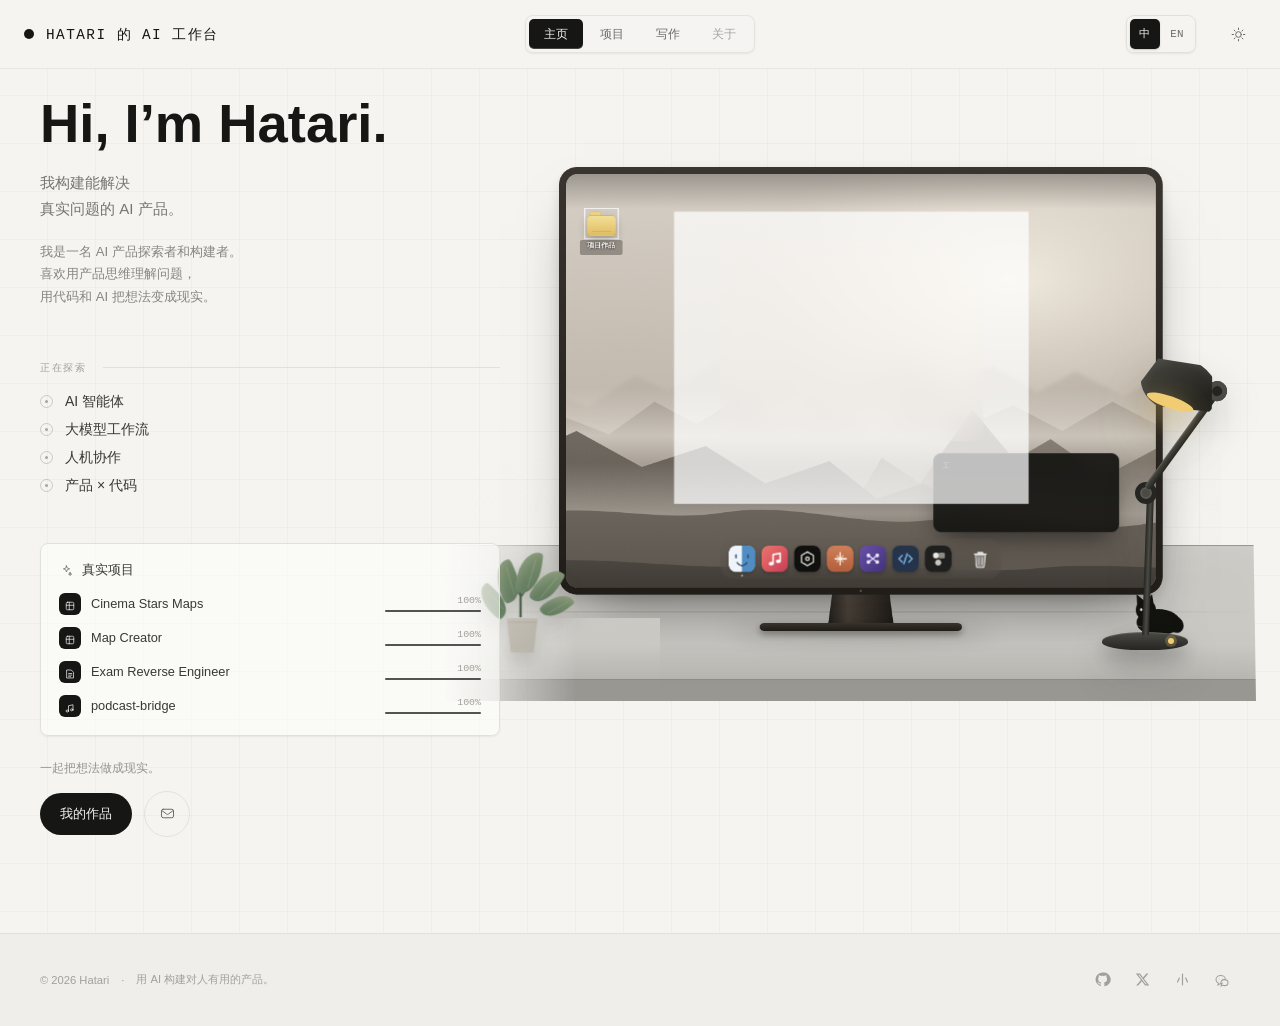
==== commit 99856f33: "Rename project display titles" ====
--- a/index.html
+++ b/index.html
@@ -1619,10 +1619,10 @@
    数据 —— 对应 Next.js 项目的 lib/data.ts
    ============================================================ */
 var projects = [
-  {slug:"cinema-stars-maps",name:"每个人的电影史", nameEn:"Cinema Stars Maps", summary:"把豆瓣观影记录变成电影史星空", summaryEn:"Turn a film diary into a cinema star map", date:"已上线", dateEn:"Live", glyph:"map"},
-  {slug:"map-creator",      name:"地图生成器",     nameEn:"Map Creator",       summary:"面向 Agent 的城市地图生成 Skill", summaryEn:"An Agent Skill for generating city maps", date:"开源", dateEn:"Open source", glyph:"map"},
-  {slug:"exam-reverse-engineer", name:"真题逆向分析", nameEn:"Exam Reverse Engineer", summary:"从历年真题还原出题规律与复习策略", summaryEn:"Recover exam patterns and study strategy from past papers", date:"开源", dateEn:"Open source", glyph:"note"},
-  {slug:"podcast-bridge",   name:"播客知识桥",   nameEn:"podcast-bridge",   summary:"让 AI 研究全球播客的本地知识库",     summaryEn:"A local knowledge base for researching global podcasts with AI", date:"开源", dateEn:"Open source", glyph:"music"}
+  {slug:"cinema-stars-maps",name:"豆瓣电影星图", nameEn:"Cinema Stars Maps", summary:"把豆瓣观影记录变成电影史星空", summaryEn:"Turn a film diary into a cinema star map", date:"已上线", dateEn:"Live", glyph:"map"},
+  {slug:"map-creator",      name:"地图生成skill", nameEn:"Map Creator",       summary:"面向 Agent 的城市地图生成 Skill", summaryEn:"An Agent Skill for generating city maps", date:"开源", dateEn:"Open source", glyph:"map"},
+  {slug:"exam-reverse-engineer", name:"真题分析skill", nameEn:"Exam Reverse Engineer", summary:"从历年真题还原出题规律与复习策略", summaryEn:"Recover exam patterns and study strategy from past papers", date:"开源", dateEn:"Open source", glyph:"note"},
+  {slug:"podcast-bridge",   name:"播客订阅skill",   nameEn:"podcast-bridge",   summary:"让 AI 研究全球播客的本地知识库",     summaryEn:"A local knowledge base for researching global podcasts with AI", date:"开源", dateEn:"Open source", glyph:"music"}
 ];
 var homeLanguage = window.HATARI_LANG === "en" ? "en" : "zh";
 
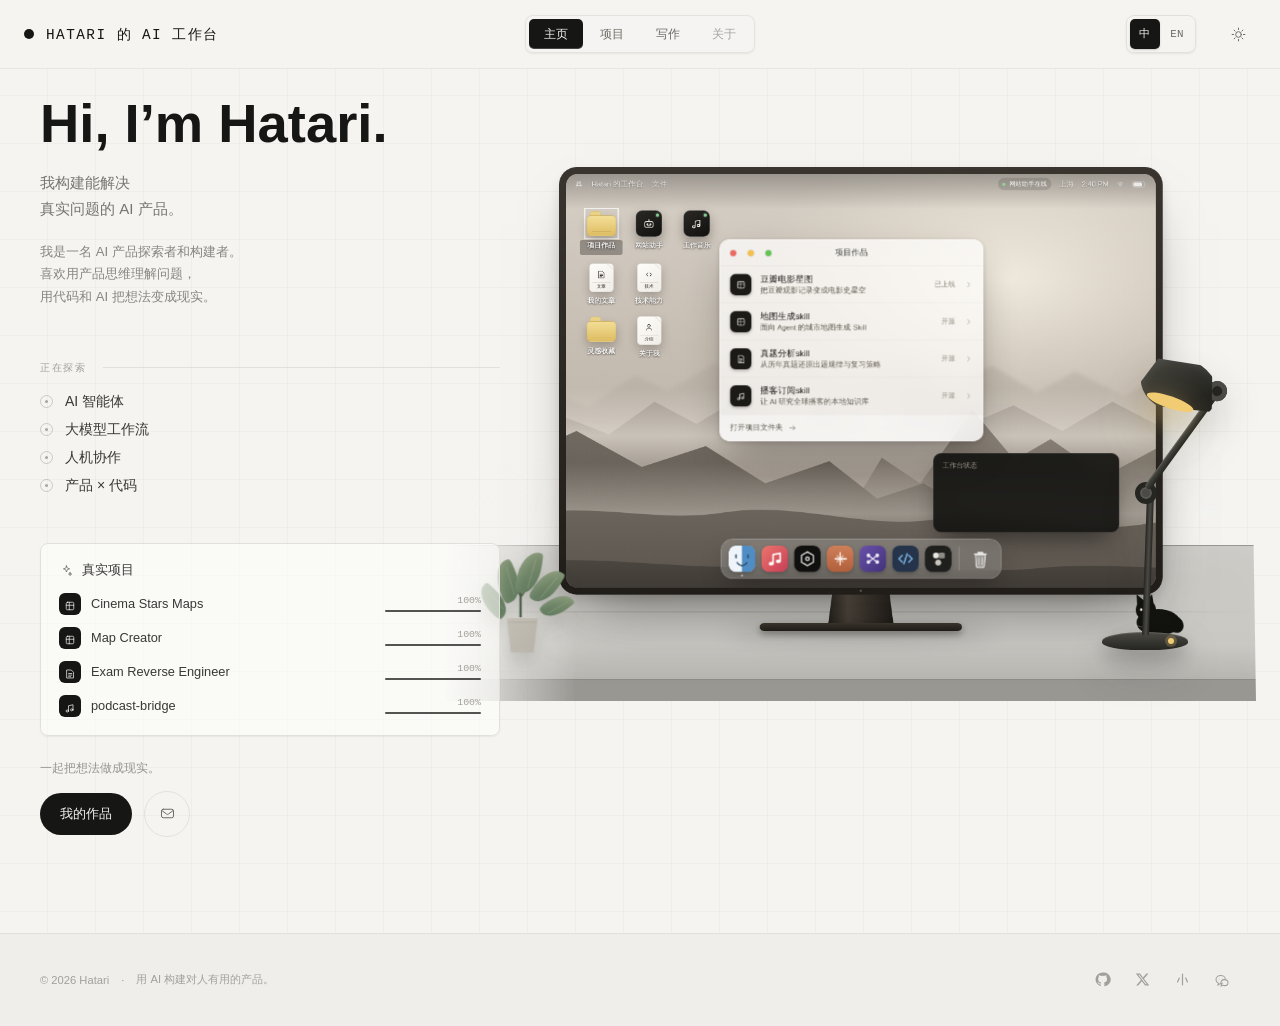
==== commit 01f4fcc4: "Improve workspace window controls" ====
--- a/index.html
+++ b/index.html
@@ -952,13 +952,23 @@
 @keyframes winOut{to{opacity:0;scale:.95;translate:0 6px}}
 .win-hd{position:relative;height:42px;display:flex;align-items:center;padding:0 14px;border-bottom:1px solid rgba(0,0,0,.06);cursor:grab;user-select:none}
 .win-hd:active{cursor:grabbing}
-.lights{display:flex;align-items:center;gap:7px}
-.lights span,.lights button{width:11px;height:11px;border-radius:99px;box-shadow:0 0 0 1px rgba(0,0,0,.08)}
-.lights .r{background:#ec6a5e;transition:transform .2s}
-.lights .r:hover{transform:scale(1.12)}
-.lights .y{background:#f4bf4f;transition:transform .2s}
-.lights .g{background:#61c454;transition:transform .2s}
-.lights button:hover{transform:scale(1.12)}
+.lights{display:flex;align-items:center;gap:0;margin-left:-7px}
+.lights span,.lights button{
+  position:relative;width:28px;height:28px;padding:0;border:0;border-radius:8px;
+  background:transparent;box-shadow:none;cursor:pointer;
+  transition:background-color .2s,scale .16s;
+}
+.lights button::before{
+  content:"";position:absolute;left:9px;top:9px;width:10px;height:10px;border-radius:99px;
+  box-shadow:0 0 0 1px rgba(0,0,0,.08);transition:scale .16s;
+}
+.lights .r::before{background:#ec6a5e}
+.lights .y::before{background:#f4bf4f}
+.lights .g::before{background:#61c454}
+.lights button:hover{background:rgba(0,0,0,.07)}
+.lights button:hover::before{scale:1.12}
+.lights button:active{scale:.96}
+.lights button:focus-visible{outline:2px solid rgba(28,26,23,.62);outline-offset:1px}
 .win-hd h2{position:absolute;left:0;right:0;margin:0;text-align:center;font-size:12.5px;font-weight:500;letter-spacing:0;color:rgba(28,26,23,.8);pointer-events:none}
 .winwrap.maximized{left:18px!important;right:18px!important;top:42px!important;bottom:74px!important;width:auto!important}
 .winwrap.maximized .win{height:100%;display:flex;flex-direction:column}
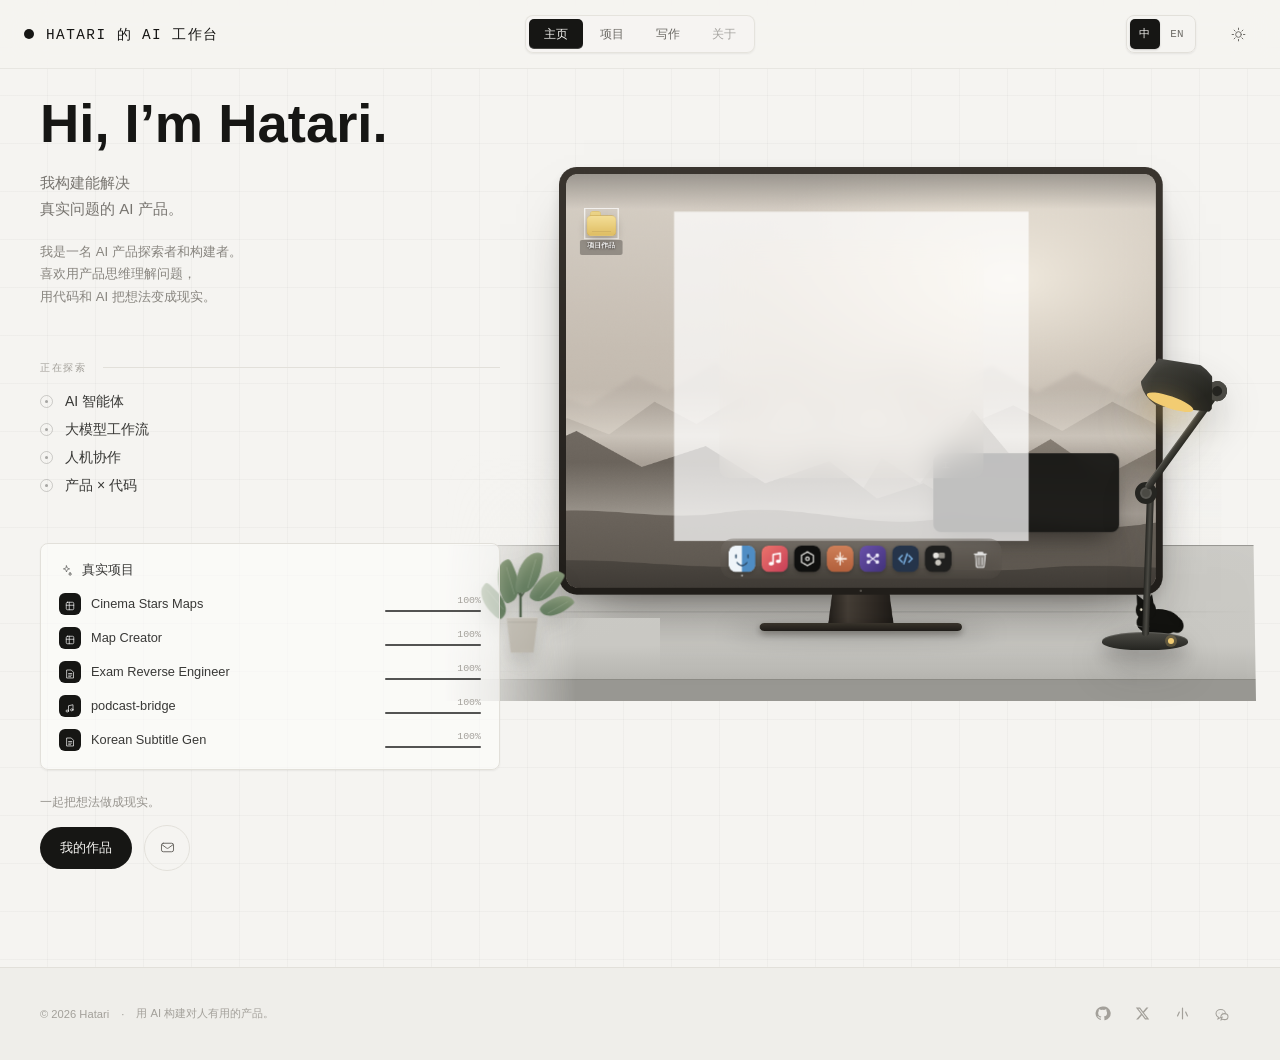
==== commit e37367c6: "Add Korean subtitle generator project" ====
--- a/index.html
+++ b/index.html
@@ -1632,7 +1632,8 @@
   {slug:"cinema-stars-maps",name:"豆瓣电影星图", nameEn:"Cinema Stars Maps", summary:"把豆瓣观影记录变成电影史星空", summaryEn:"Turn a film diary into a cinema star map", date:"已上线", dateEn:"Live", glyph:"map"},
   {slug:"map-creator",      name:"地图生成skill", nameEn:"Map Creator",       summary:"面向 Agent 的城市地图生成 Skill", summaryEn:"An Agent Skill for generating city maps", date:"开源", dateEn:"Open source", glyph:"map"},
   {slug:"exam-reverse-engineer", name:"真题分析skill", nameEn:"Exam Reverse Engineer", summary:"从历年真题还原出题规律与复习策略", summaryEn:"Recover exam patterns and study strategy from past papers", date:"开源", dateEn:"Open source", glyph:"note"},
-  {slug:"podcast-bridge",   name:"播客订阅skill",   nameEn:"podcast-bridge",   summary:"让 AI 研究全球播客的本地知识库",     summaryEn:"A local knowledge base for researching global podcasts with AI", date:"开源", dateEn:"Open source", glyph:"music"}
+  {slug:"podcast-bridge",   name:"播客订阅skill",   nameEn:"podcast-bridge",   summary:"让 AI 研究全球播客的本地知识库",     summaryEn:"A local knowledge base for researching global podcasts with AI", date:"开源", dateEn:"Open source", glyph:"music"},
+  {slug:"korean-subtitle-gen", name:"韩语字幕生成工具", nameEn:"Korean Subtitle Gen", summary:"视频或音频转录、翻译与双语字幕生成", summaryEn:"Transcribe, translate, and generate bilingual subtitles", date:"开源", dateEn:"Open source", glyph:"note"}
 ];
 var homeLanguage = window.HATARI_LANG === "en" ? "en" : "zh";
 
@@ -1661,7 +1662,8 @@
   {name:"Cinema Stars Maps", progress:100, glyph:"map"},
   {name:"Map Creator",       progress:100, glyph:"map"},
   {name:"Exam Reverse Engineer", progress:100, glyph:"note"},
-  {name:"podcast-bridge",    progress:100, glyph:"music"}
+  {name:"podcast-bridge",    progress:100, glyph:"music"},
+  {name:"Korean Subtitle Gen", progress:100, glyph:"note"}
 ];
 var dockApps = [
   {id:"finder",label:"项目文件",labelEn:"Project files"},{id:"music",label:"工作音乐",labelEn:"Work music"},{id:"chatgpt",label:"网站助手",labelEn:"Site helper"},
@@ -2512,7 +2514,7 @@
       return "Hatari explores and builds AI products. The process starts from real problems, turns vague ideas into testable product directions, and brings them to life through interface design and code.";
     }
     if (/project|work|case|built/.test(q)) {
-      return "The current collection includes Cinema Stars Maps, Map Creator, Exam Reverse Engineer, and podcast-bridge. Open Project files to browse them and continue into a detail page.";
+      return "The current collection includes Cinema Stars Maps, Map Creator, Exam Reverse Engineer, podcast-bridge, and Korean Subtitle Gen. Open Project files to browse them and continue into a detail page.";
     }
     if (/skill|capabilit|technolog|focus|good at/.test(q)) {
       return "The focus is on agents, workflows, human–AI collaboration, and product engineering, spanning product analysis, interaction prototypes, frontend implementation, and applied AI.";
@@ -2532,7 +2534,7 @@
     return "Hatari 是一名人工智能产品探索者和构建者，习惯从真实问题出发，把模糊想法整理成可验证的产品方案，再结合界面设计与代码完成实现。";
   }
   if (/项目|作品|案例|做过什么/.test(q)) {
-    return "目前展示了四个方向：热点猎手、智能体工作台、智能内容工坊和城市智能。你可以打开“项目作品”文件夹查看简介，并进入对应详情页。";
+    return "目前展示了五个真实项目：播客订阅 skill、地图生成 skill、豆瓣电影星图、真题分析 skill和韩语字幕生成工具。你可以打开“项目作品”文件夹查看简介，并进入对应详情页。";
   }
   if (/能力|技术|擅长|方向|会什么/.test(q)) {
     return "作者重点关注智能体、工作流、人机协作与产品工程，能力覆盖产品分析、交互原型、前端实现和人工智能能力落地。";
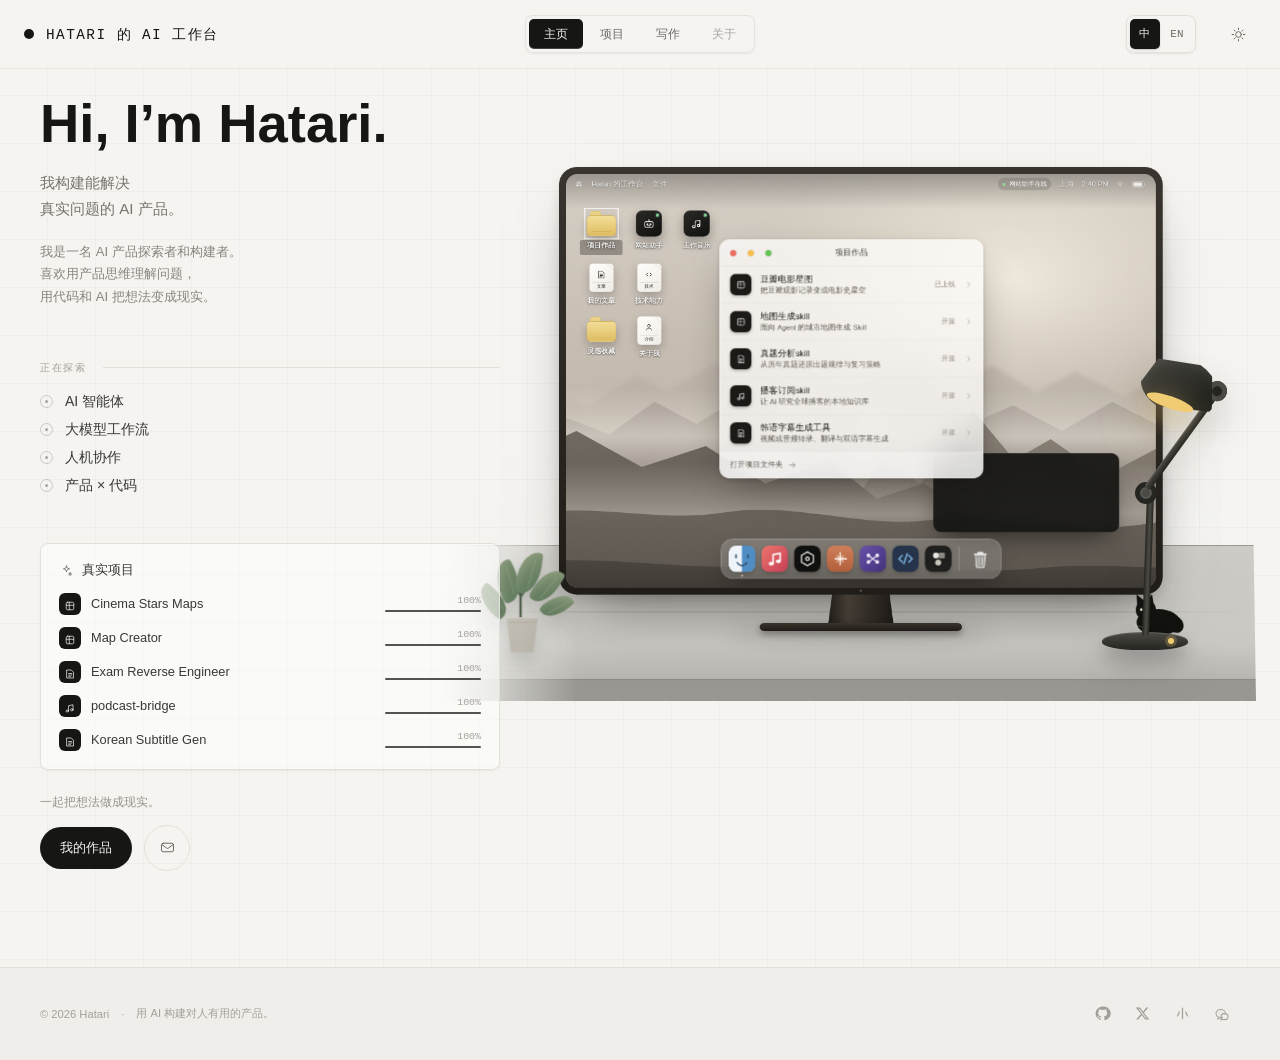
==== commit daf99695: "Add social profile links to about window" ====
--- a/index.html
+++ b/index.html
@@ -1012,6 +1012,18 @@
 .about-side small{display:block;margin-top:4px;font-family:var(--ff-mono);font-size:8px;line-height:1.45;color:#858075}
 .about-availability{display:flex;align-items:flex-start;gap:6px;margin-top:17px;font-size:8px;line-height:1.4;color:#676359}
 .about-availability i{width:6px;height:6px;flex:0 0 auto;margin-top:2px;border-radius:50%;background:#72b57e}
+.about-socials{display:grid;gap:6px;margin-top:15px}
+.about-socials a{
+  min-height:34px;display:flex;align-items:center;gap:8px;padding:0 9px;border-radius:8px;
+  font-size:9px;font-weight:650;line-height:1;color:#302e29;background:rgba(255,255,255,.62);
+  box-shadow:inset 0 0 0 1px rgba(30,28,24,.09),0 3px 8px rgba(30,28,24,.06);
+  transition:color .18s,background-color .18s,box-shadow .18s,translate .18s,scale .16s;
+}
+.about-socials a:hover{translate:0 -1px;background:rgba(255,255,255,.9);box-shadow:inset 0 0 0 1px rgba(30,28,24,.14),0 5px 12px rgba(30,28,24,.1)}
+.about-socials a:active{translate:0 0;scale:.96}
+.about-socials svg{width:15px;height:15px;flex:0 0 auto;fill:currentColor}
+.about-socials .about-xiaohongshu{color:#df1937;background:rgba(255,36,66,.075);box-shadow:inset 0 0 0 1px rgba(255,36,66,.16),0 3px 8px rgba(255,36,66,.06)}
+.about-socials .about-xiaohongshu:hover{color:#c7112d;background:rgba(255,36,66,.12);box-shadow:inset 0 0 0 1px rgba(255,36,66,.24),0 5px 12px rgba(255,36,66,.12)}
 .about-copy{padding:21px 22px 18px}
 .about-copy .kicker{font-family:var(--ff-mono);font-size:8px;text-transform:uppercase;letter-spacing:.12em;color:#989287}
 .about-copy h3{margin:10px 0 0;font-size:18px;font-weight:600;line-height:1.23;color:#23221f}
@@ -2232,7 +2244,12 @@
   if (item.id === "about") {
     return '<div class="about-app"><aside class="about-side"><span class="about-avatar">H</span>'+
       '<strong>Hatari</strong><small>'+(en ? "AI product builder<br>Shanghai" : "人工智能产品构建者<br>上海")+'</small>'+
-      '<span class="about-availability"><i></i>'+(en ? "Open to meaningful work" : "期待有价值的合作")+'</span></aside>'+
+      '<span class="about-availability"><i></i>'+(en ? "Open to meaningful work" : "期待有价值的合作")+'</span>'+
+      '<nav class="about-socials" aria-label="'+(en ? "Hatari social profiles" : "Hatari 的社交主页")+'">'+
+      '<a href="https://github.com/Hatari130" target="_blank" rel="noopener noreferrer" aria-label="GitHub '+(en ? "profile, opens in a new tab" : "主页，在新标签页打开")+'">'+
+      '<svg viewBox="0 0 24 24" aria-hidden="true"><path d="M12 2.2a9.8 9.8 0 0 0-3.1 19.1c.5.1.7-.2.7-.5v-1.8c-2.7.6-3.3-1.3-3.3-1.3-.4-1.1-1.1-1.4-1.1-1.4-.9-.6.1-.6.1-.6 1 .1 1.5 1 1.5 1 .9 1.5 2.3 1.1 2.9.8.1-.6.4-1.1.7-1.4-2.2-.2-4.5-1.1-4.5-4.9 0-1.1.4-2 1-2.7-.1-.2-.4-1.2.1-2.6 0 0 .8-.3 2.7 1a9.3 9.3 0 0 1 4.9 0c1.9-1.3 2.7-1 2.7-1 .5 1.4.2 2.4.1 2.6.6.7 1 1.6 1 2.7 0 3.8-2.3 4.7-4.5 4.9.5.4.8 1.1.8 2.2v2.7c0 .3.2.6.8.5A9.8 9.8 0 0 0 12 2.2Z"/></svg><span>GitHub</span></a>'+
+      '<a class="about-xiaohongshu" href="https://www.xiaohongshu.com/user/profile/5ef844220000000001002a57" target="_blank" rel="noopener noreferrer" aria-label="'+(en ? "Xiaohongshu profile, opens in a new tab" : "小红书主页，在新标签页打开")+'">'+
+      '<svg viewBox="0 0 24 24" aria-hidden="true"><path d="M22.405 9.879c.002.016.01.02.07.019h.725a.797.797 0 0 0 .78-.972.794.794 0 0 0-.884-.618.795.795 0 0 0-.692.794c0 .101-.002.666.001.777zm-11.509 4.808c-.203.001-1.353.004-1.685.003a2.528 2.528 0 0 1-.766-.126.025.025 0 0 0-.03.014L7.7 16.127a.025.025 0 0 0 .01.032c.111.06.336.124.495.124.66.01 1.32.002 1.981 0 .01 0 .02-.006.023-.015l.712-1.545a.025.025 0 0 0-.024-.036zM.477 9.91c-.071 0-.076.002-.076.01a.834.834 0 0 0-.01.08c-.027.397-.038.495-.234 3.06-.012.24-.034.389-.135.607-.026.057-.033.042.003.112.046.092.681 1.523.787 1.74.008.015.011.02.017.02.008 0 .033-.026.047-.044.147-.187.268-.391.371-.606.306-.635.44-1.325.486-1.706.014-.11.021-.22.03-.33l.204-2.616.022-.293c.003-.029 0-.033-.03-.034zm7.203 3.757a1.427 1.427 0 0 1-.135-.607c-.004-.084-.031-.39-.235-3.06a.443.443 0 0 0-.01-.082c-.004-.011-.052-.008-.076-.008h-1.48c-.03.001-.034.005-.03.034l.021.293c.076.982.153 1.964.233 2.946.05.4.186 1.085.487 1.706.103.215.223.419.37.606.015.018.037.051.048.049.02-.003.742-1.642.804-1.765.036-.07.03-.055.003-.112zm3.861-.913h-.872a.126.126 0 0 1-.116-.178l1.178-2.625a.025.025 0 0 0-.023-.035l-1.318-.003a.148.148 0 0 1-.135-.21l.876-1.954a.025.025 0 0 0-.023-.035h-1.56c-.01 0-.02.006-.024.015l-.926 2.068c-.085.169-.314.634-.399.938a.534.534 0 0 0-.02.191.46.46 0 0 0 .23.378.981.981 0 0 0 .46.119h.59c.041 0-.688 1.482-.834 1.972a.53.53 0 0 0-.023.172.465.465 0 0 0 .23.398c.15.092.342.12.475.12l1.66-.001c.01 0 .02-.006.023-.015l.575-1.28a.025.025 0 0 0-.024-.035zm-6.93-4.937H3.1a.032.032 0 0 0-.034.033c0 1.048-.01 2.795-.01 6.829 0 .288-.269.262-.28.262h-.74c-.04.001-.044.004-.04.047.001.037.465 1.064.555 1.263.01.02.03.033.051.033.157.003.767.009.938-.014.153-.02.3-.06.438-.132.3-.156.49-.419.595-.765.052-.172.075-.353.075-.533.002-2.33 0-4.66-.007-6.991a.032.032 0 0 0-.032-.032zm11.784 6.896c0-.014-.01-.021-.024-.022h-1.465c-.048-.001-.049-.002-.05-.049v-4.66c0-.072-.005-.07.07-.07h.863c.08 0 .075.004.075-.074V8.393c0-.082.006-.076-.08-.076h-3.5c-.064 0-.075-.006-.075.073v1.445c0 .083-.006.077.08.077h.854c.075 0 .07-.004.07.07v4.624c0 .095.008.084-.085.084-.37 0-1.11-.002-1.304 0-.048.001-.06.03-.06.03l-.697 1.519s-.014.025-.008.036c.006.01.013.008.058.008 1.748.003 3.495.002 5.243.002.03-.001.034-.006.035-.033v-1.539zm4.177-3.43c0 .013-.007.023-.02.024-.346.006-.692.004-1.037.004-.014-.002-.022-.01-.022-.024-.005-.434-.007-.869-.01-1.303 0-.072-.006-.071.07-.07l.733-.003c.041 0 .081.002.12.015.093.025.16.107.165.204.006.431.002 1.153.001 1.153zm2.67.244a1.953 1.953 0 0 0-.883-.222h-.18c-.04-.001-.04-.003-.042-.04V10.21c0-.132-.007-.263-.025-.394a1.823 1.823 0 0 0-.153-.53 1.533 1.533 0 0 0-.677-.71 2.167 2.167 0 0 0-1-.258c-.153-.003-.567 0-.72 0-.07 0-.068.004-.068-.065V7.76c0-.031-.01-.041-.046-.039H17.93s-.016 0-.023.007c-.006.006-.008.012-.008.023v.546c-.008.036-.057.015-.082.022h-.95c-.022.002-.028.008-.03.032v1.481c0 .09-.004.082.082.082h.913c.082 0 .072.128.072.128V11.19s.003.117-.06.117h-1.482c-.068 0-.06.082-.06.082v1.445s-.01.068.064.068h1.457c.082 0 .076-.006.076.079v3.225c0 .088-.007.081.082.081h1.43c.09 0 .082.007.082-.08v-3.27c0-.029.006-.035.033-.035l2.323-.003c.098 0 .191.02.28.061a.46.46 0 0 1 .274.407c.008.395.003.79.003 1.185 0 .259-.107.367-.33.367h-1.218c-.023.002-.029.008-.028.033.184.437.374.871.57 1.303a.045.045 0 0 0 .04.026c.17.005.34.002.51.003.15-.002.517.004.666-.01a2.03 2.03 0 0 0 .408-.075c.59-.18.975-.698.976-1.313v-1.981c0-.128-.01-.254-.034-.38 0 .078-.029-.641-.724-.998z"/></svg><span>'+(en ? "Xiaohongshu" : "小红书")+'</span></a></nav></aside>'+
       '<section class="about-copy"><span class="kicker">'+(en ? "About me" : "关于我")+'</span>'+
       '<h3>'+(en ? "Turning vague ideas about intelligence into useful products." : "把模糊的智能想法，变成真正有用的产品。")+'</h3>'+
       '<p>'+(en ? "I work between product thinking, interface design, and code to build quiet, reliable tools that help people complete real tasks." : "我在产品思考、界面设计与代码之间工作，构建安静、可靠，并能帮助人们完成真实任务的工具。")+'</p>'+
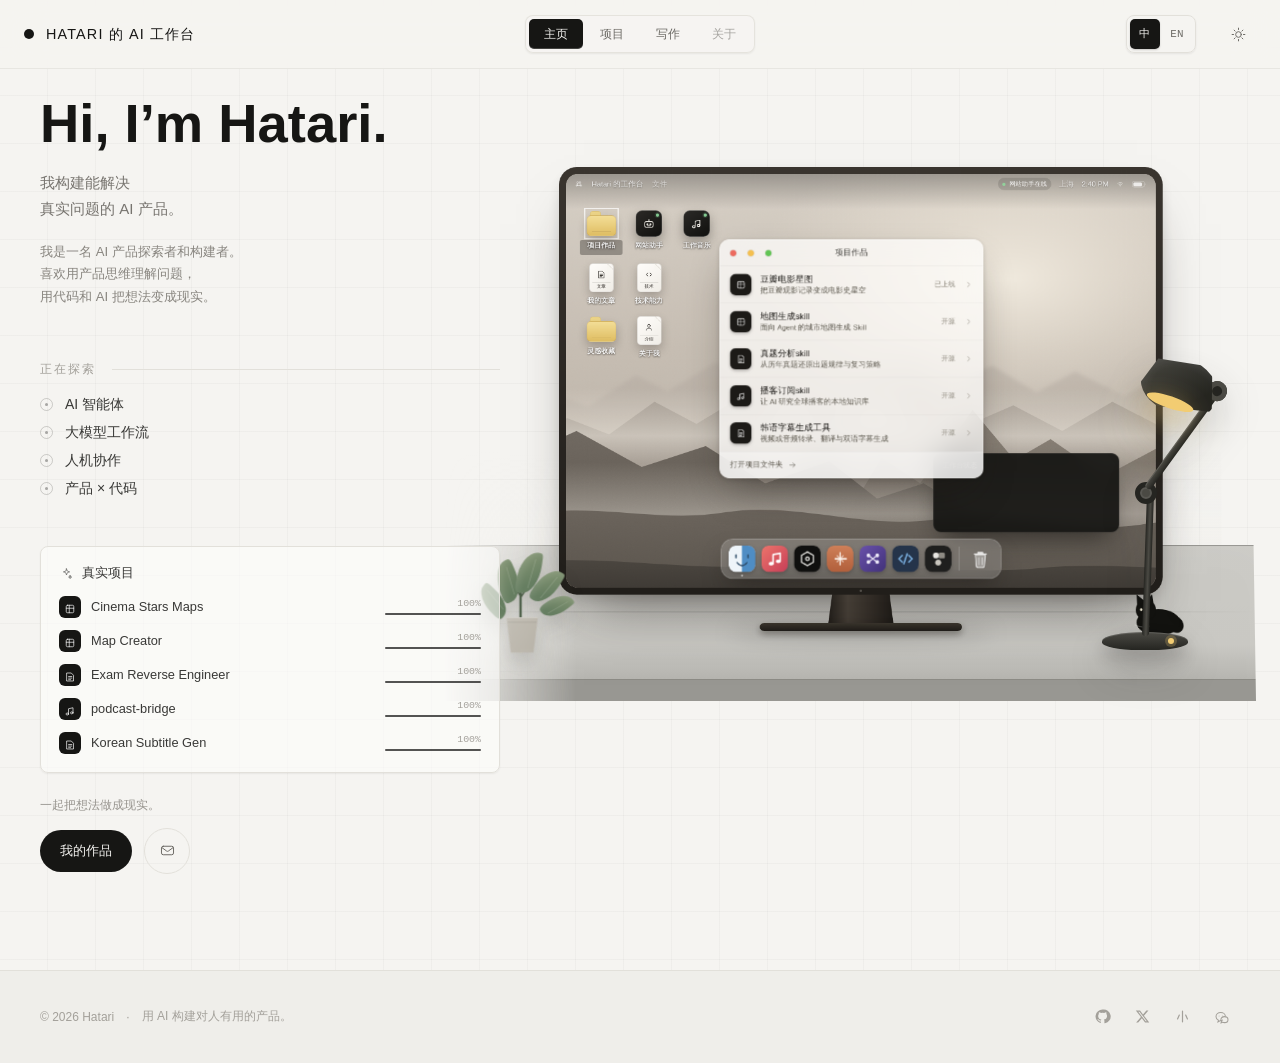
==== commit 5c8d07a6: "Unify typography across workspace" ====
--- a/index.html
+++ b/index.html
@@ -51,8 +51,8 @@
   --plant-leaf-2:#8a9a78;
   --plant-pot:#b8b3a8;
 
-  --ff-display:"Arial Nova","Aptos Display","Helvetica Neue",Arial,sans-serif;
-  --ff-sans:Aptos,"Segoe UI","PingFang SC","Hiragino Sans GB","Microsoft YaHei",sans-serif;
+  --ff-display:"Arial Nova","Aptos Display","Helvetica Neue",Arial,"PingFang SC","Hiragino Sans GB","Noto Sans SC","Microsoft YaHei",sans-serif;
+  --ff-sans:Aptos,"Segoe UI","PingFang SC","Hiragino Sans GB","Noto Sans SC","Microsoft YaHei",sans-serif;
   --ff-mono:ui-monospace,"SF Mono",SFMono-Regular,Menlo,Consolas,monospace;
 }
 html{color-scheme:light}
@@ -110,6 +110,7 @@
 .mark{display:flex;align-items:center;gap:12px}
 .mark i{width:10px;height:10px;border-radius:99px;background:var(--ink)}
 .mark span{font-family:var(--ff-mono);font-size:.9rem;text-transform:uppercase;letter-spacing:.1em}
+html[data-lang="zh"] .mark span{font-family:var(--ff-sans);font-weight:500;letter-spacing:.08em}
 .hdr-nav{
   position:absolute;left:50%;transform:translateX(-50%);
   display:inline-flex;align-items:center;gap:2px;padding:3px;
@@ -183,7 +184,7 @@
 .action-group{margin-top:48px}
 .intro h1{
   margin:0;font-family:var(--ff-display);
-  font-size:2.72rem;font-weight:650;
+  font-size:2.72rem;font-weight:700;
   line-height:.98;letter-spacing:0;white-space:nowrap;
   transform:translate3d(0,var(--scroll-title),0);
 }
@@ -194,7 +195,7 @@
 @media (max-width:360px){.intro h1{font-size:2rem}}
 .lede{
   width:max-content;max-width:100%;margin:20px 0 0;font-family:var(--ff-sans);
-  font-size:.94rem;font-weight:420;line-height:1.68;letter-spacing:0;white-space:nowrap;
+  font-size:.94rem;font-weight:400;line-height:1.68;letter-spacing:0;white-space:nowrap;
   color:var(--copy-en);
   transform:translate3d(0,var(--scroll-lede),0);
 }
@@ -260,7 +261,7 @@
 
 .rule-head{display:flex;align-items:center;gap:16px;margin-top:0}
 .rule-head h2{
-  margin:0;font-family:var(--ff-mono);font-size:.65rem;font-weight:400;
+  margin:0;font-family:var(--ff-sans);font-size:.75rem;font-weight:500;
   text-transform:uppercase;letter-spacing:.16em;color:var(--ink-3);
 }
 .rule-head i{flex:1;height:1px;background:var(--line)}
@@ -884,7 +885,7 @@
 .di.document .file-kind{
   position:absolute;left:4px;right:4px;bottom:5px;padding-top:3px;
   border-top:1px solid rgba(67,62,57,.13);
-  font-family:var(--ff-sans);font-size:6.5px;font-weight:650;line-height:1;
+  font-family:var(--ff-sans);font-size:6.5px;font-weight:600;line-height:1;
   color:rgba(52,49,45,.72);text-align:center;
 }
 
@@ -1009,13 +1010,13 @@
   font-size:24px;font-weight:600;
 }
 .about-side strong{display:block;margin-top:14px;font-size:12px;font-weight:600;color:#24231f}
-.about-side small{display:block;margin-top:4px;font-family:var(--ff-mono);font-size:8px;line-height:1.45;color:#858075}
-.about-availability{display:flex;align-items:flex-start;gap:6px;margin-top:17px;font-size:8px;line-height:1.4;color:#676359}
+.about-side small{display:block;margin-top:4px;font-family:var(--ff-sans);font-size:10px;line-height:1.45;color:#767167}
+.about-availability{display:flex;align-items:flex-start;gap:6px;margin-top:17px;font-size:10px;line-height:1.4;color:#5d594f}
 .about-availability i{width:6px;height:6px;flex:0 0 auto;margin-top:2px;border-radius:50%;background:#72b57e}
 .about-socials{display:grid;gap:6px;margin-top:15px}
 .about-socials a{
   min-height:34px;display:flex;align-items:center;gap:8px;padding:0 9px;border-radius:8px;
-  font-size:9px;font-weight:650;line-height:1;color:#302e29;background:rgba(255,255,255,.62);
+  font-size:10px;font-weight:600;line-height:1;color:#302e29;background:rgba(255,255,255,.62);
   box-shadow:inset 0 0 0 1px rgba(30,28,24,.09),0 3px 8px rgba(30,28,24,.06);
   transition:color .18s,background-color .18s,box-shadow .18s,translate .18s,scale .16s;
 }
@@ -1025,14 +1026,14 @@
 .about-socials .about-xiaohongshu{color:#df1937;background:rgba(255,36,66,.075);box-shadow:inset 0 0 0 1px rgba(255,36,66,.16),0 3px 8px rgba(255,36,66,.06)}
 .about-socials .about-xiaohongshu:hover{color:#c7112d;background:rgba(255,36,66,.12);box-shadow:inset 0 0 0 1px rgba(255,36,66,.24),0 5px 12px rgba(255,36,66,.12)}
 .about-copy{padding:21px 22px 18px}
-.about-copy .kicker{font-family:var(--ff-mono);font-size:8px;text-transform:uppercase;letter-spacing:.12em;color:#989287}
+.about-copy .kicker{font-family:var(--ff-sans);font-size:10px;font-weight:500;text-transform:uppercase;letter-spacing:.1em;color:#817c72}
 .about-copy h3{margin:10px 0 0;font-size:18px;font-weight:600;line-height:1.23;color:#23221f}
-.about-copy>p{margin:12px 0 0;font-size:10px;line-height:1.7;color:#625e55}
+.about-copy>p{margin:12px 0 0;font-size:11.5px;line-height:1.7;color:#5c584f}
 .about-facts{margin-top:16px;border-top:1px solid rgba(0,0,0,.065)}
 .about-facts li{display:grid;grid-template-columns:54px 1fr;gap:10px;padding:8px 0;border-bottom:1px solid rgba(0,0,0,.055)}
-.about-facts b{font-family:var(--ff-mono);font-size:8px;font-weight:500;color:#989287}
-.about-facts span{font-size:9px;line-height:1.4;color:#47443d}
-.about-copy a{display:inline-flex;align-items:center;gap:7px;margin-top:14px;font-size:9.5px;font-weight:600;color:#292723}
+.about-facts b{font-family:var(--ff-sans);font-size:10px;font-weight:500;color:#817c72}
+.about-facts span{font-size:10.5px;line-height:1.4;color:#47443d}
+.about-copy a{display:inline-flex;align-items:center;gap:7px;margin-top:14px;font-size:10.5px;font-weight:600;color:#292723}
 
 /* website assistant */
 .support-chat{
@@ -1053,8 +1054,8 @@
   border:2px solid #f7f6f2;border-radius:50%;background:#79bf86;
 }
 .chat-agent-copy{min-width:0}
-.chat-agent-copy b{display:block;font-size:11.5px;font-weight:650;color:#25241f}
-.chat-agent-copy span{display:flex;align-items:center;gap:5px;margin-top:3px;font-family:var(--ff-mono);font-size:8px;color:#7b776e}
+.chat-agent-copy b{display:block;font-size:12px;font-weight:600;color:#25241f}
+.chat-agent-copy span{display:flex;align-items:center;gap:5px;margin-top:3px;font-family:var(--ff-sans);font-size:10px;color:#6e6a61}
 .chat-agent-copy span i{width:5px;height:5px;border-radius:50%;background:#79bf86}
 .chat-transcript{
   min-height:0;padding:14px 14px 10px;overflow:auto;scrollbar-width:thin;
@@ -1114,42 +1115,42 @@
 .notes-list{padding:8px;border-right:1px solid rgba(0,0,0,.065);background:rgba(242,239,233,.63)}
 .note-item{display:block;width:100%;padding:9px 8px;border-radius:7px;text-align:left;transition:background .2s}
 .note-item:hover,.note-item.active{background:rgba(255,255,255,.8)}
-.note-item b{display:block;overflow:hidden;font-size:9.5px;font-weight:600;color:#2b2925;text-overflow:ellipsis;white-space:nowrap}
-.note-item span{display:block;margin-top:4px;font-family:var(--ff-mono);font-size:7.5px;color:#918b80}
+.note-item b{display:block;overflow:hidden;font-size:10.5px;font-weight:600;color:#2b2925;text-overflow:ellipsis;white-space:nowrap}
+.note-item span{display:block;margin-top:4px;font-family:var(--ff-mono);font-size:10px;color:#807b71}
 .note-paper{padding:20px 21px;background:rgba(255,255,255,.55)}
-.note-paper time{font-family:var(--ff-mono);font-size:8px;color:#9a958c}
+.note-paper time{font-family:var(--ff-mono);font-size:10px;color:#837e75}
 .note-paper h3{margin:12px 0 0;font-size:17px;font-weight:600;line-height:1.22;color:#24231f}
-.note-paper p{margin:13px 0 0;font-size:10.5px;line-height:1.72;color:#5f5a51}
-.note-paper a{display:inline-flex;align-items:center;gap:6px;margin-top:18px;font-size:9.5px;font-weight:600;color:#2d2b27}
+.note-paper p{margin:13px 0 0;font-size:11.5px;line-height:1.72;color:#5f5a51}
+.note-paper a{display:inline-flex;align-items:center;gap:6px;margin-top:18px;font-size:10.5px;font-weight:600;color:#2d2b27}
 
 /* code app */
 .code-app{display:grid;grid-template-columns:94px minmax(0,1fr);min-height:260px;background:#1d1f1c;color:#d7dbd3}
 .code-side{padding:13px 10px;border-right:1px solid rgba(255,255,255,.065);background:#181a18}
-.code-side b{display:block;margin-bottom:11px;font-family:var(--ff-mono);font-size:7.5px;font-weight:500;text-transform:uppercase;color:#777d75}
-.code-file{display:flex;align-items:center;gap:5px;margin-top:8px;font-family:var(--ff-mono);font-size:7.5px;color:#9ba099}
+.code-side b{display:block;margin-bottom:11px;font-family:var(--ff-mono);font-size:9px;font-weight:500;text-transform:uppercase;color:#8f958d}
+.code-file{display:flex;align-items:center;gap:5px;margin-top:8px;font-family:var(--ff-mono);font-size:9px;color:#a8ada6}
 .code-file i{width:5px;height:5px;border-radius:1px;background:#7ea186}
 .code-main{min-width:0}
-.code-tabs{height:30px;display:flex;align-items:center;border-bottom:1px solid rgba(255,255,255,.06);font-family:var(--ff-mono);font-size:8px;color:#a9aea7}
+.code-tabs{height:30px;display:flex;align-items:center;border-bottom:1px solid rgba(255,255,255,.06);font-family:var(--ff-mono);font-size:9px;color:#b5bab3}
 .code-tabs span{height:30px;padding:10px 12px 0;border-right:1px solid rgba(255,255,255,.05);background:#20231f}
-.code-lines{counter-reset:line;padding:14px 12px;font-family:var(--ff-mono);font-size:8.5px;line-height:1.8}
+.code-lines{counter-reset:line;padding:14px 12px;font-family:var(--ff-mono);font-size:9.5px;line-height:1.8}
 .code-lines p{margin:0;white-space:pre;color:#c3c8c0}
 .code-lines p::before{counter-increment:line;content:counter(line);display:inline-block;width:20px;margin-right:10px;color:#555b54;text-align:right}
 .code-lines .kw{color:#b7a8d7}.code-lines .fn{color:#8eb4ca}.code-lines .str{color:#b7c494}.code-lines .cm{color:#6f756d}
-.commit-strip{display:flex;align-items:center;justify-content:space-between;gap:12px;padding:9px 12px;border-top:1px solid rgba(255,255,255,.07);background:#171917;font-family:var(--ff-mono);font-size:7.5px;color:#90958d}
+.commit-strip{display:flex;align-items:center;justify-content:space-between;gap:12px;padding:9px 12px;border-top:1px solid rgba(255,255,255,.07);background:#171917;font-family:var(--ff-mono);font-size:9px;color:#9da29a}
 .commit-strip b{font-weight:500;color:#b9c4b7}
 .commit-strip a{color:#d8ddd5}
 
 /* music app */
 .music-app{min-height:306px;display:grid;grid-template-columns:142px minmax(0,1fr);background:rgba(248,247,243,.82);color:#27251f}
 .music-library{padding:14px 10px;border-right:1px solid rgba(40,36,31,.075);background:rgba(239,237,232,.68)}
-.music-library>span{display:block;padding:0 7px 9px;font-family:var(--ff-mono);font-size:7px;text-transform:uppercase;letter-spacing:.1em;color:#918b80}
+.music-library>span{display:block;padding:0 7px 9px;font-family:var(--ff-sans);font-size:9px;font-weight:500;text-transform:uppercase;letter-spacing:.08em;color:#807b71}
 .music-track{width:100%;display:grid;grid-template-columns:25px minmax(0,1fr);gap:8px;align-items:center;padding:7px;border-radius:6px;text-align:left;transition:background .2s}
 .music-track:hover,.music-track.active{background:rgba(255,255,255,.82)}
 .music-track i{width:25px;height:25px;border-radius:5px;background:linear-gradient(135deg,#d96659 0 34%,#eed28d 34% 65%,#4e6b5c 65%)}
 .music-track:nth-of-type(2) i{background:linear-gradient(145deg,#5f7d75 0 42%,#d8b7a6 42% 70%,#343a36 70%)}
 .music-track:nth-of-type(3) i{background:linear-gradient(135deg,#d8bd75 0 38%,#8c9daa 38% 68%,#684c4b 68%)}
-.music-track b{display:block;overflow:hidden;font-size:8.5px;font-weight:600;color:#35322c;text-overflow:ellipsis;white-space:nowrap}
-.music-track small{display:block;overflow:hidden;margin-top:2px;font-size:7px;color:#938d82;text-overflow:ellipsis;white-space:nowrap}
+.music-track b{display:block;overflow:hidden;font-size:10px;font-weight:600;color:#35322c;text-overflow:ellipsis;white-space:nowrap}
+.music-track small{display:block;overflow:hidden;margin-top:2px;font-size:9px;color:#837d73;text-overflow:ellipsis;white-space:nowrap}
 .music-player{display:flex;flex-direction:column;align-items:center;padding:22px 24px 16px;text-align:center}
 .music-cover{position:relative;width:128px;aspect-ratio:1;overflow:hidden;border-radius:8px;background:linear-gradient(135deg,#d96659 0 34%,#eed28d 34% 65%,#4e6b5c 65%);box-shadow:0 18px 34px -20px rgba(39,33,27,.62);transition:background .35s}
 .music-cover::before{content:"";position:absolute;inset:14%;border:1px solid rgba(255,255,255,.38);border-radius:50%}
@@ -1157,11 +1158,11 @@
 .music-cover[data-cover="1"]{background:linear-gradient(145deg,#5f7d75 0 42%,#d8b7a6 42% 70%,#343a36 70%)}
 .music-cover[data-cover="2"]{background:linear-gradient(135deg,#d8bd75 0 38%,#8c9daa 38% 68%,#684c4b 68%)}
 .music-meta{margin-top:13px}
-.music-meta b{display:block;font-size:12px;font-weight:650;color:#282620}
-.music-meta span{display:block;margin-top:3px;font-size:8.5px;color:#888277}
+.music-meta b{display:block;font-size:12px;font-weight:600;color:#282620}
+.music-meta span{display:block;margin-top:3px;font-size:10px;color:#777167}
 .music-timeline{width:100%;margin-top:14px}
 .music-seek,.music-volume{width:100%;height:3px;display:block;margin:0;accent-color:#cf5e58;cursor:pointer}
-.music-times{display:flex;justify-content:space-between;margin-top:5px;font-family:var(--ff-mono);font-size:7px;color:#9a948a}
+.music-times{display:flex;justify-content:space-between;margin-top:5px;font-family:var(--ff-mono);font-size:9px;color:#837e75}
 .music-controls{display:flex;align-items:center;justify-content:center;gap:19px;margin-top:10px}
 .music-control{width:25px;height:25px;display:grid;place-items:center;border-radius:50%;color:#403d36;transition:background .2s,scale .18s}
 .music-control:hover{background:rgba(38,35,30,.07)}
@@ -1349,7 +1350,7 @@
 .ftr-in{display:flex;flex-direction:column;gap:20px;padding:28px 24px}
 @media (min-width:640px){.ftr-in{flex-direction:row;align-items:center;justify-content:space-between}}
 @media (min-width:1024px){.ftr-in{padding:28px 40px}}
-.ftr p{margin:0;display:flex;flex-wrap:wrap;align-items:center;gap:4px 12px;font-family:var(--ff-sans);font-size:.7rem;color:var(--ink-3)}
+.ftr p{margin:0;display:flex;flex-wrap:wrap;align-items:center;gap:4px 12px;font-family:var(--ff-sans);font-size:.75rem;color:var(--ink-3)}
 .socials{display:flex;align-items:center;gap:4px}
 .socials a,.socials button{width:36px;height:36px;border-radius:99px;display:grid;place-items:center;color:var(--ink-3);-webkit-tap-highlight-color:transparent;transition:background-color .25s,color .25s,scale .16s}
 .socials a:hover,.socials button:hover{background:color-mix(in oklab,var(--ink) 5%,transparent);color:var(--ink)}
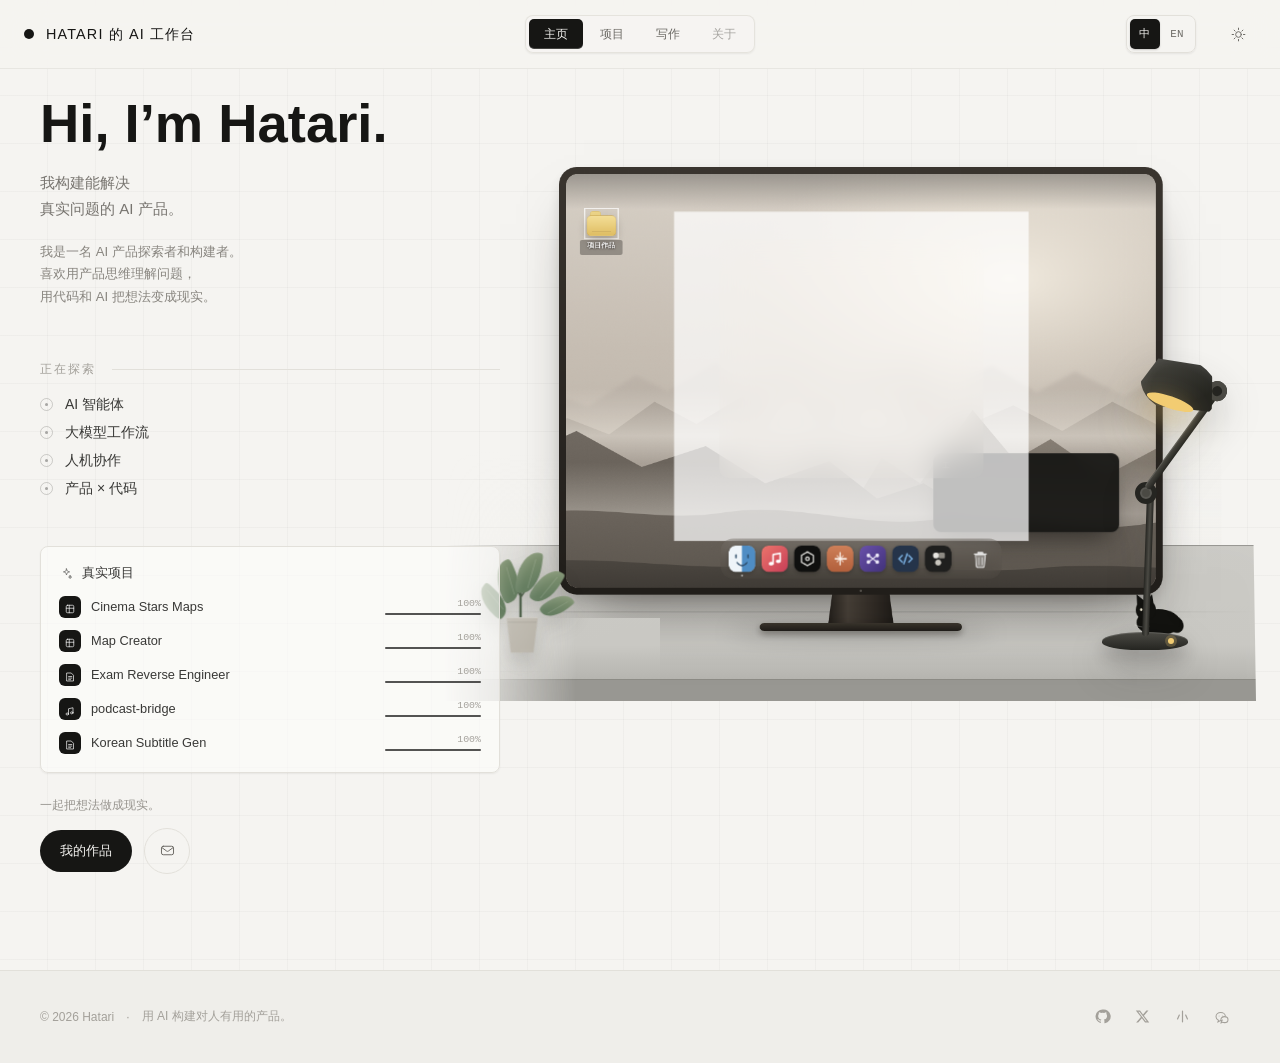
==== commit 1836cb4a: "Refresh workspace app icons" ====
--- a/index.html
+++ b/index.html
@@ -859,15 +859,28 @@
 .di.folder .crease{position:absolute;left:8px;right:8px;bottom:8px;height:1px;background:rgba(92,65,24,.12)}
 
 .di.app .art{
-  width:42px;height:42px;border-radius:10px;color:#f7f4ed;
-  border:1px solid rgba(255,255,255,.2);
+  width:42px;height:42px;border-radius:12px;color:#f7f4ed;
+  border:1px solid rgba(255,255,255,.35);
   background:linear-gradient(145deg,#2b2926,#11110f);
-  box-shadow:0 8px 17px rgba(31,28,24,.34);
+  box-shadow:inset 0 1px 0 rgba(255,255,255,.18),0 2px 6px rgba(26,24,21,.2),0 8px 17px rgba(31,28,24,.22);
+}
+.di.app[data-id="agents"] .art{
+  color:#245c79;
+  border-color:rgba(255,255,255,.68);
+  background:
+    linear-gradient(145deg,rgba(248,253,255,.97),rgba(174,213,232,.94));
+  box-shadow:inset 0 1px 0 rgba(255,255,255,.8),0 2px 6px rgba(42,72,88,.16),0 8px 17px rgba(42,72,88,.2);
+}
+.di.app[data-id="music"] .art{
+  color:#fff;
+  border-color:rgba(255,255,255,.42);
+  background:linear-gradient(145deg,#ef8178,#cf415b);
+  box-shadow:inset 0 1px 0 rgba(255,255,255,.25),0 2px 6px rgba(111,39,52,.18),0 8px 17px rgba(111,39,52,.22);
 }
 .di.app .app-glyph{width:20px;height:20px;display:block}
 .di.app .app-dot{
-  position:absolute;right:4px;top:4px;width:5px;height:5px;border-radius:99px;
-  background:#83ca91;box-shadow:0 0 0 2px rgba(131,202,145,.15);
+  position:absolute;right:4px;top:4px;width:4px;height:4px;border-radius:99px;
+  background:#72bd82;box-shadow:0 0 0 1.5px rgba(255,255,255,.48),0 1px 3px rgba(43,93,53,.26);
 }
 
 .di.document .art{
